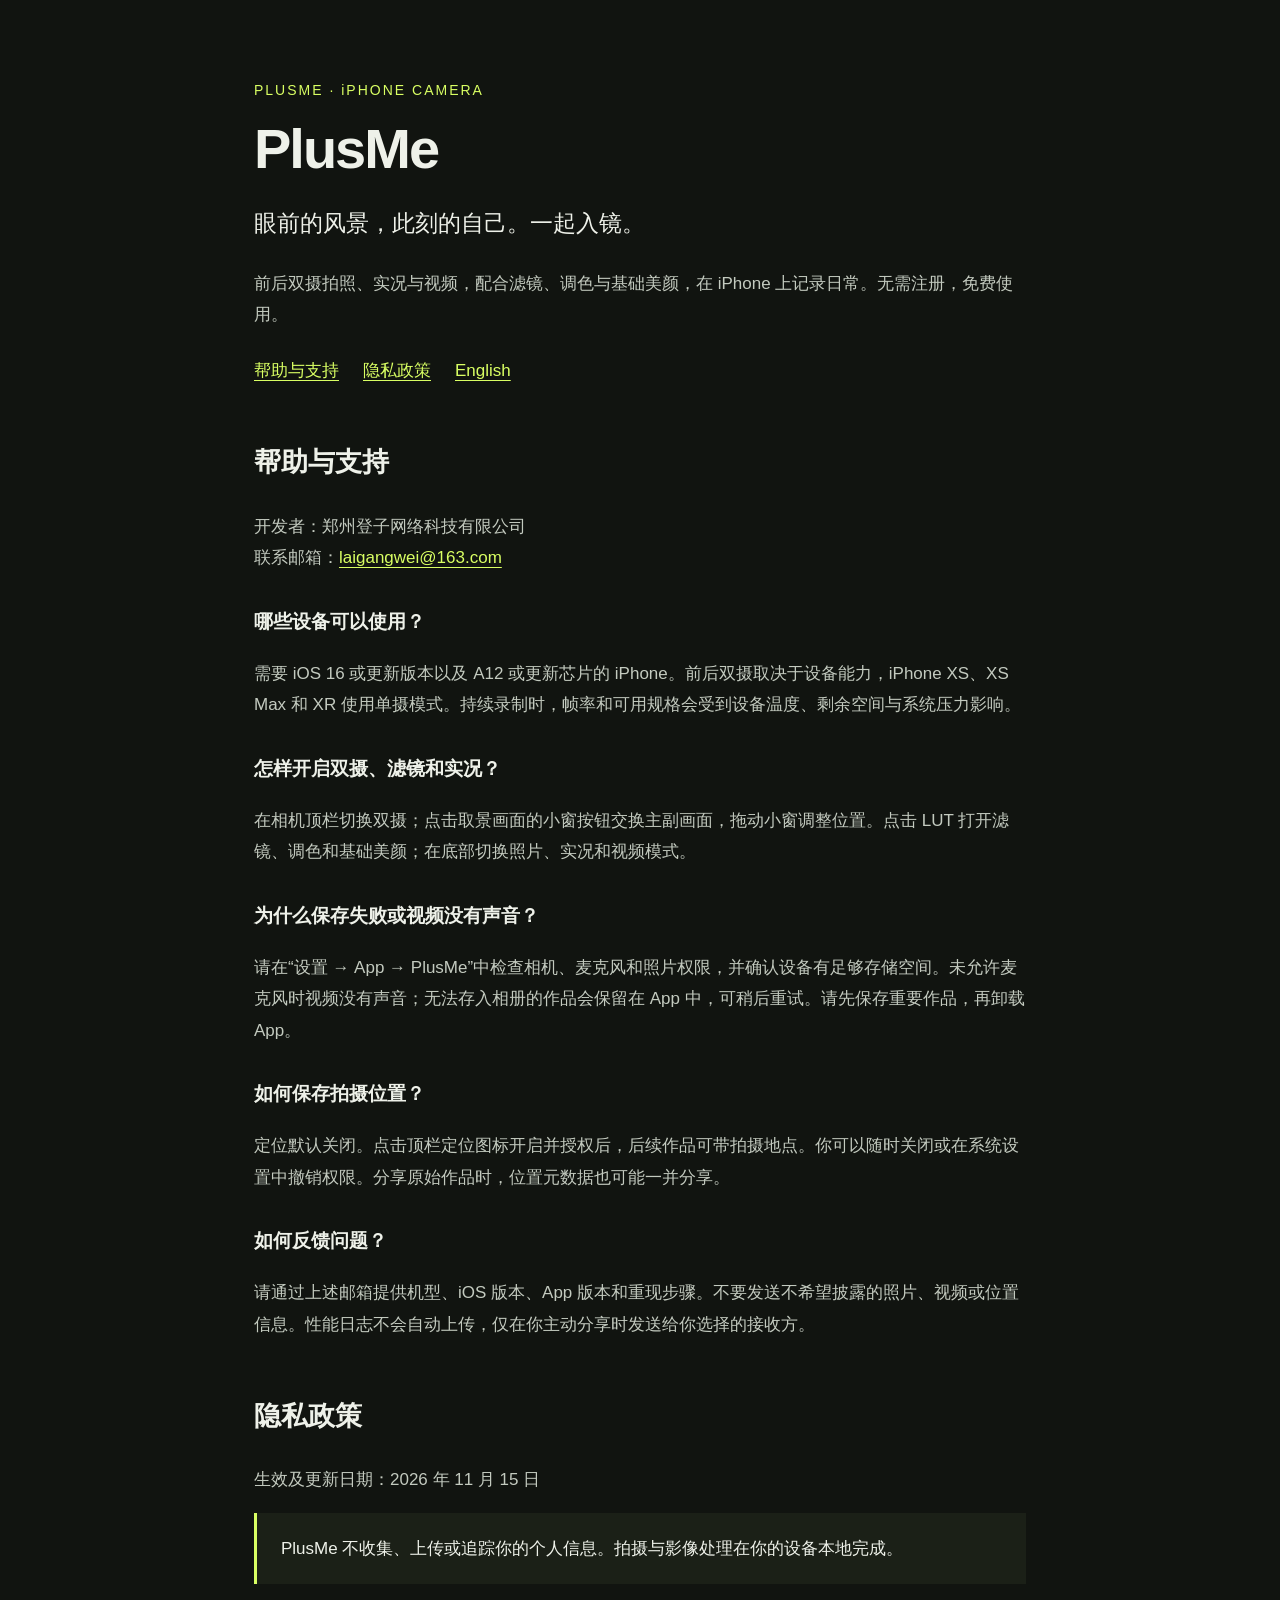
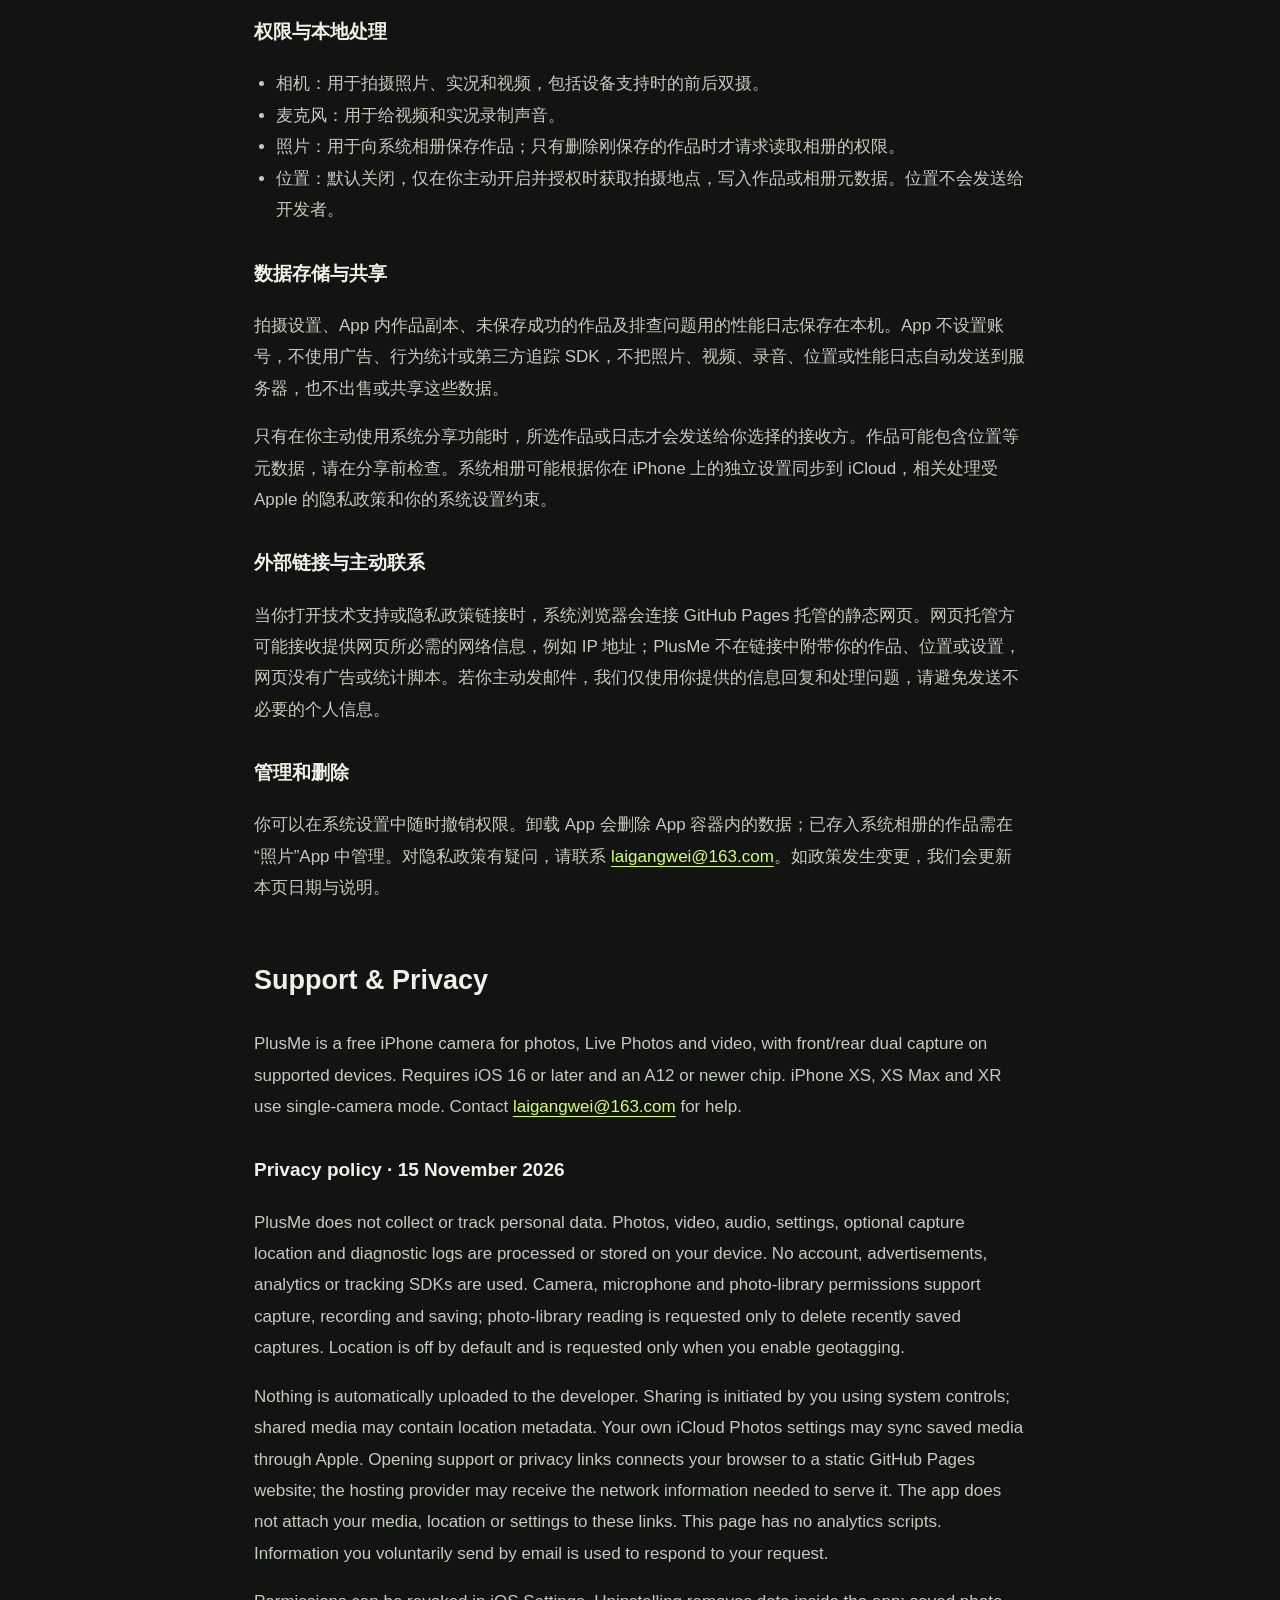
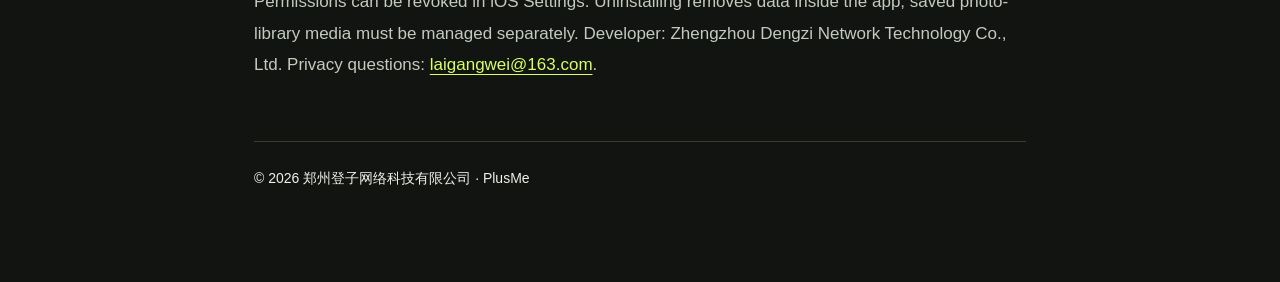
==== plusme/index.html @ 59b49989 "Add PlusMe support and privacy policy" ====
<!doctype html>
<html lang="zh-Hans"><head><meta charset="utf-8"><meta name="viewport" content="width=device-width,initial-scale=1"><title>PlusMe · 技术支持与隐私政策</title><meta name="description" content="PlusMe 双摄相机的技术支持、常见问题与隐私政策。"><style>
:root{color-scheme:dark;--accent:#d9ff63}*{box-sizing:border-box}body{margin:0;background:#111410;color:#eef1e9;font:17px/1.85 -apple-system,BlinkMacSystemFont,"PingFang SC",sans-serif}main{max-width:820px;margin:auto;padding:64px 24px 90px}a{color:var(--accent);text-underline-offset:4px}nav{display:flex;gap:24px;flex-wrap:wrap;margin:24px 0 52px}h1{font-size:56px;line-height:1.1;letter-spacing:-2px;margin:0}h2{font-size:27px;margin-top:52px}h3{font-size:19px;margin-top:30px}p,li{color:#c3cabf}ul{padding-left:22px}.tag{color:var(--accent);font-size:14px;letter-spacing:2px}.intro{font-size:23px;color:#eef1e9}.note{padding:20px 24px;border-left:3px solid var(--accent);background:#1b2017}footer{margin-top:60px;padding-top:24px;border-top:1px solid #35402e;font-size:14px}section{scroll-margin-top:24px}@media(max-width:520px){main{padding-top:40px}h1{font-size:46px}}
</style></head><body><main>
<p class="tag">PLUSME · iPHONE CAMERA</p><h1>PlusMe</h1><p class="intro">眼前的风景，此刻的自己。一起入镜。</p><p>前后双摄拍照、实况与视频，配合滤镜、调色与基础美颜，在 iPhone 上记录日常。无需注册，免费使用。</p><nav><a href="#support">帮助与支持</a><a href="#privacy">隐私政策</a><a href="#english">English</a></nav>
<section id="support"><h2>帮助与支持</h2><p>开发者：郑州登子网络科技有限公司<br>联系邮箱：<a href="mailto:laigangwei@163.com">laigangwei@163.com</a></p><h3>哪些设备可以使用？</h3><p>需要 iOS 16 或更新版本以及 A12 或更新芯片的 iPhone。前后双摄取决于设备能力，iPhone XS、XS Max 和 XR 使用单摄模式。持续录制时，帧率和可用规格会受到设备温度、剩余空间与系统压力影响。</p><h3>怎样开启双摄、滤镜和实况？</h3><p>在相机顶栏切换双摄；点击取景画面的小窗按钮交换主副画面，拖动小窗调整位置。点击 LUT 打开滤镜、调色和基础美颜；在底部切换照片、实况和视频模式。</p><h3>为什么保存失败或视频没有声音？</h3><p>请在“设置 → App → PlusMe”中检查相机、麦克风和照片权限，并确认设备有足够存储空间。未允许麦克风时视频没有声音；无法存入相册的作品会保留在 App 中，可稍后重试。请先保存重要作品，再卸载 App。</p><h3>如何保存拍摄位置？</h3><p>定位默认关闭。点击顶栏定位图标开启并授权后，后续作品可带拍摄地点。你可以随时关闭或在系统设置中撤销权限。分享原始作品时，位置元数据也可能一并分享。</p><h3>如何反馈问题？</h3><p>请通过上述邮箱提供机型、iOS 版本、App 版本和重现步骤。不要发送不希望披露的照片、视频或位置信息。性能日志不会自动上传，仅在你主动分享时发送给你选择的接收方。</p></section>
<section id="privacy"><h2>隐私政策</h2><p>生效及更新日期：2026 年 11 月 15 日</p><div class="note">PlusMe 不收集、上传或追踪你的个人信息。拍摄与影像处理在你的设备本地完成。</div><h3>权限与本地处理</h3><ul><li>相机：用于拍摄照片、实况和视频，包括设备支持时的前后双摄。</li><li>麦克风：用于给视频和实况录制声音。</li><li>照片：用于向系统相册保存作品；只有删除刚保存的作品时才请求读取相册的权限。</li><li>位置：默认关闭，仅在你主动开启并授权时获取拍摄地点，写入作品或相册元数据。位置不会发送给开发者。</li></ul><h3>数据存储与共享</h3><p>拍摄设置、App 内作品副本、未保存成功的作品及排查问题用的性能日志保存在本机。App 不设置账号，不使用广告、行为统计或第三方追踪 SDK，不把照片、视频、录音、位置或性能日志自动发送到服务器，也不出售或共享这些数据。</p><p>只有在你主动使用系统分享功能时，所选作品或日志才会发送给你选择的接收方。作品可能包含位置等元数据，请在分享前检查。系统相册可能根据你在 iPhone 上的独立设置同步到 iCloud，相关处理受 Apple 的隐私政策和你的系统设置约束。</p><h3>外部链接与主动联系</h3><p>当你打开技术支持或隐私政策链接时，系统浏览器会连接 GitHub Pages 托管的静态网页。网页托管方可能接收提供网页所必需的网络信息，例如 IP 地址；PlusMe 不在链接中附带你的作品、位置或设置，网页没有广告或统计脚本。若你主动发邮件，我们仅使用你提供的信息回复和处理问题，请避免发送不必要的个人信息。</p><h3>管理和删除</h3><p>你可以在系统设置中随时撤销权限。卸载 App 会删除 App 容器内的数据；已存入系统相册的作品需在“照片”App 中管理。对隐私政策有疑问，请联系 <a href="mailto:laigangwei@163.com">laigangwei@163.com</a>。如政策发生变更，我们会更新本页日期与说明。</p></section>
<section id="english" lang="en"><h2>Support & Privacy</h2><p>PlusMe is a free iPhone camera for photos, Live Photos and video, with front/rear dual capture on supported devices. Requires iOS 16 or later and an A12 or newer chip. iPhone XS, XS Max and XR use single-camera mode. Contact <a href="mailto:laigangwei@163.com">laigangwei@163.com</a> for help.</p><h3>Privacy policy · 15 November 2026</h3><p>PlusMe does not collect or track personal data. Photos, video, audio, settings, optional capture location and diagnostic logs are processed or stored on your device. No account, advertisements, analytics or tracking SDKs are used. Camera, microphone and photo-library permissions support capture, recording and saving; photo-library reading is requested only to delete recently saved captures. Location is off by default and is requested only when you enable geotagging.</p><p>Nothing is automatically uploaded to the developer. Sharing is initiated by you using system controls; shared media may contain location metadata. Your own iCloud Photos settings may sync saved media through Apple. Opening support or privacy links connects your browser to a static GitHub Pages website; the hosting provider may receive the network information needed to serve it. The app does not attach your media, location or settings to these links. This page has no analytics scripts. Information you voluntarily send by email is used to respond to your request.</p><p>Permissions can be revoked in iOS Settings. Uninstalling removes data inside the app; saved photo-library media must be managed separately. Developer: Zhengzhou Dengzi Network Technology Co., Ltd. Privacy questions: <a href="mailto:laigangwei@163.com">laigangwei@163.com</a>.</p></section><footer>© 2026 郑州登子网络科技有限公司 · PlusMe</footer>
</main></body></html>
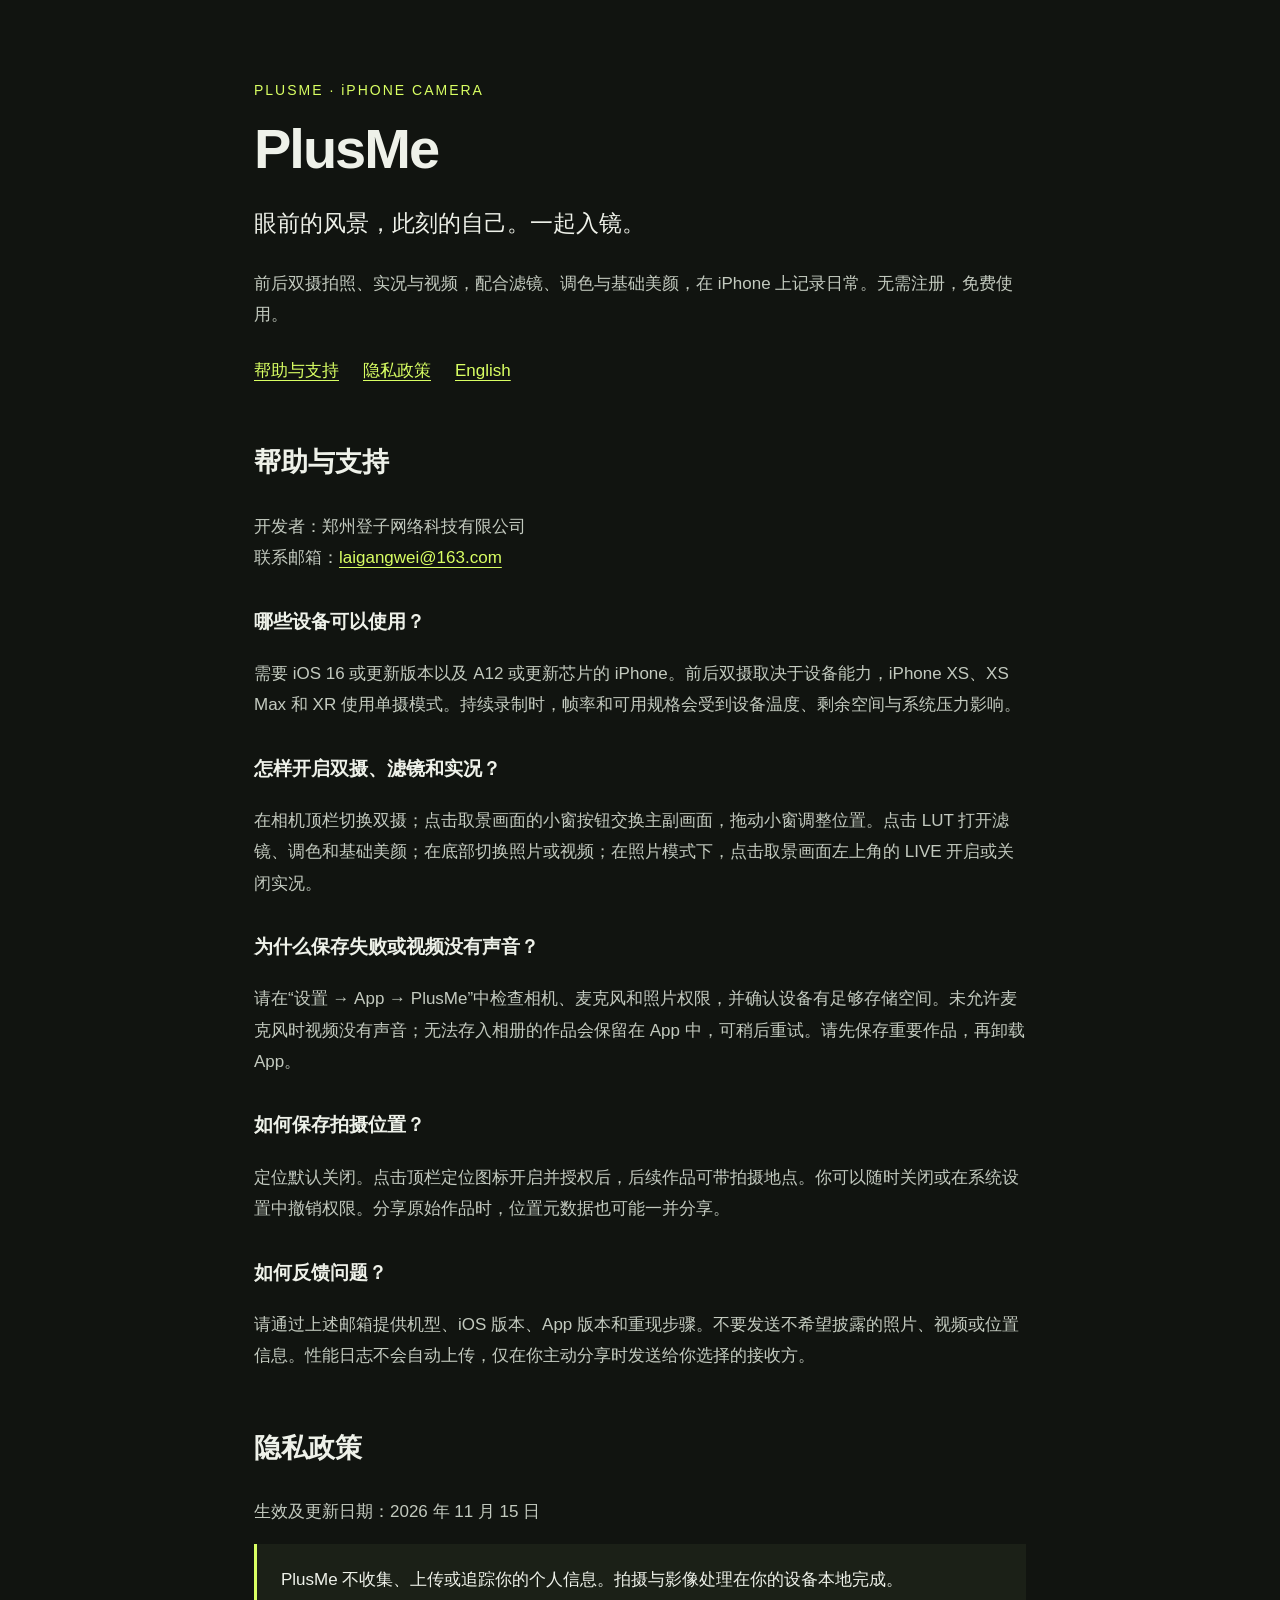
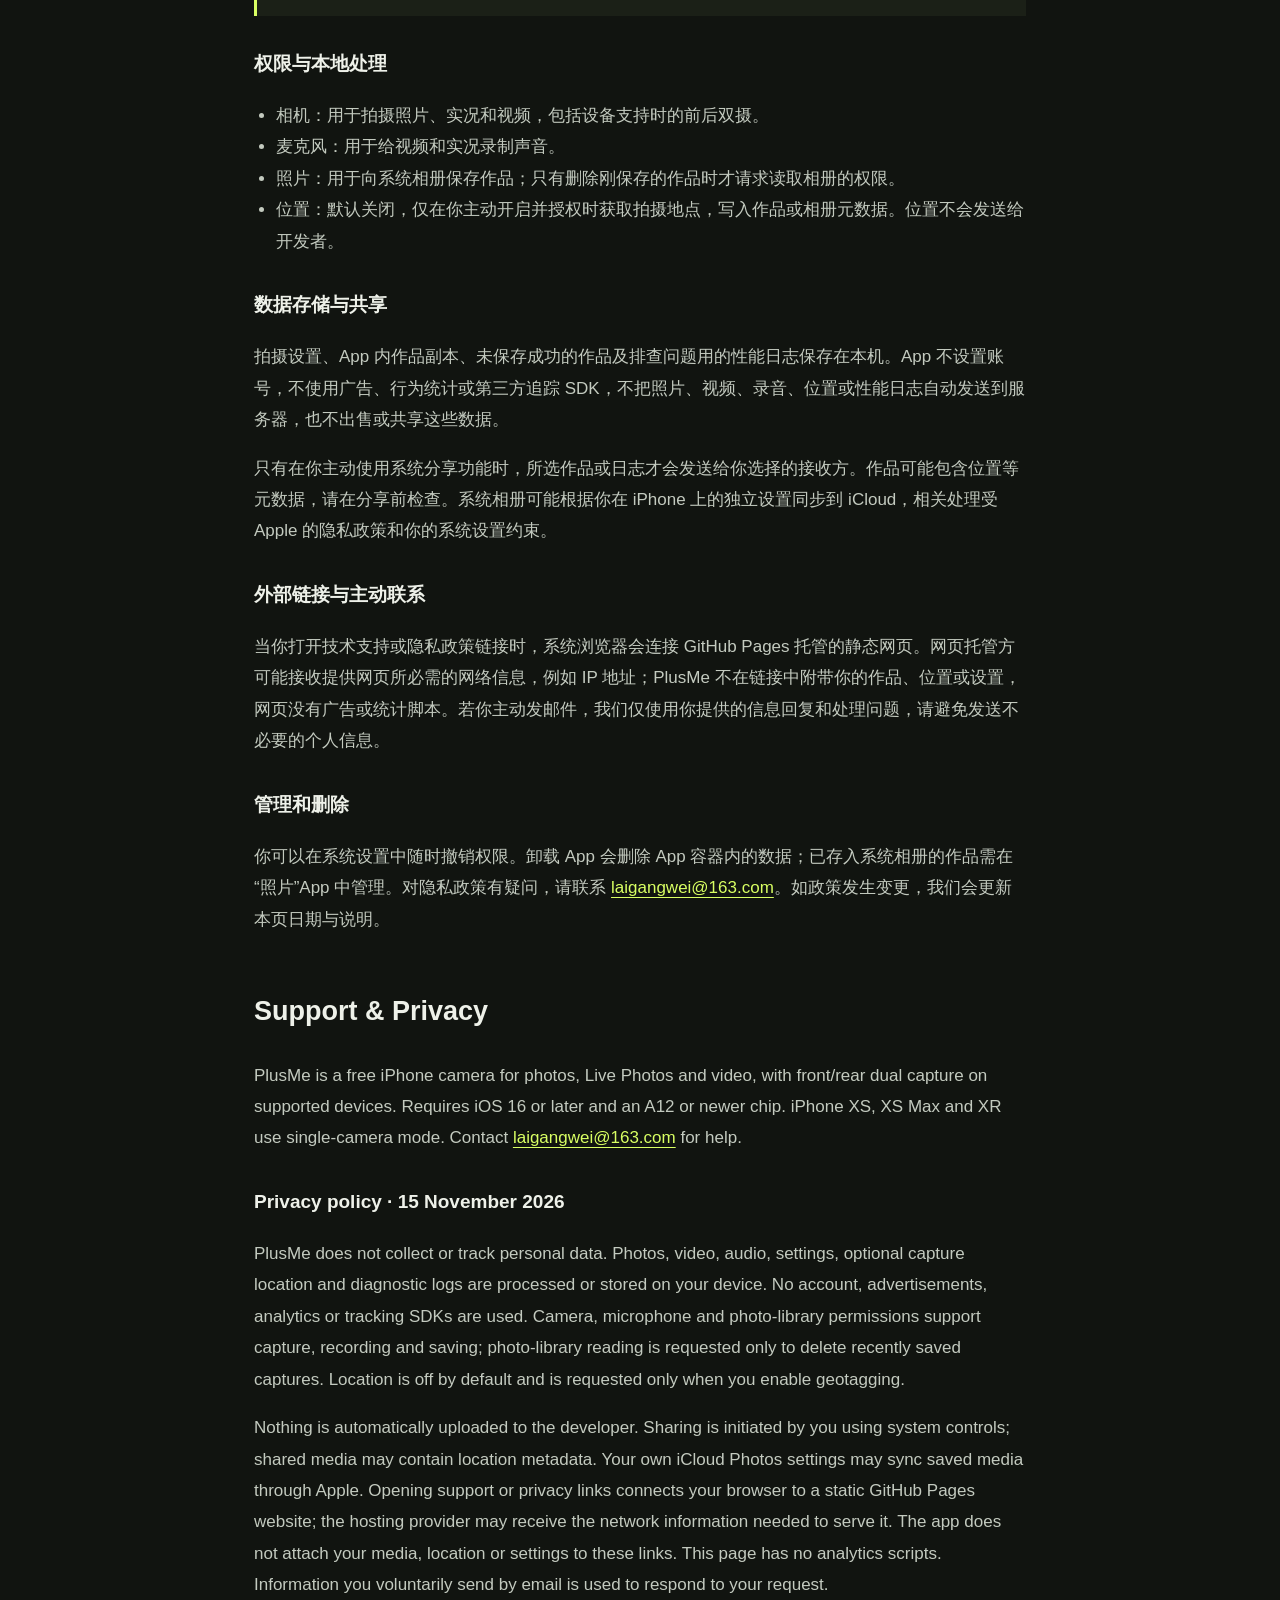
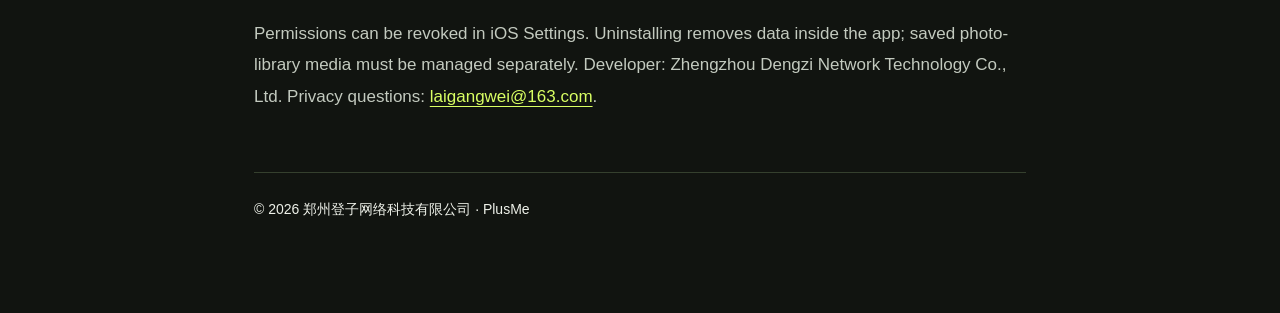
==== commit 3e77c4fe: "Clarify how to enable Live Photos in PlusMe" ====
--- a/plusme/index.html
+++ b/plusme/index.html
@@ -3,7 +3,7 @@
 :root{color-scheme:dark;--accent:#d9ff63}*{box-sizing:border-box}body{margin:0;background:#111410;color:#eef1e9;font:17px/1.85 -apple-system,BlinkMacSystemFont,"PingFang SC",sans-serif}main{max-width:820px;margin:auto;padding:64px 24px 90px}a{color:var(--accent);text-underline-offset:4px}nav{display:flex;gap:24px;flex-wrap:wrap;margin:24px 0 52px}h1{font-size:56px;line-height:1.1;letter-spacing:-2px;margin:0}h2{font-size:27px;margin-top:52px}h3{font-size:19px;margin-top:30px}p,li{color:#c3cabf}ul{padding-left:22px}.tag{color:var(--accent);font-size:14px;letter-spacing:2px}.intro{font-size:23px;color:#eef1e9}.note{padding:20px 24px;border-left:3px solid var(--accent);background:#1b2017}footer{margin-top:60px;padding-top:24px;border-top:1px solid #35402e;font-size:14px}section{scroll-margin-top:24px}@media(max-width:520px){main{padding-top:40px}h1{font-size:46px}}
 </style></head><body><main>
 <p class="tag">PLUSME · iPHONE CAMERA</p><h1>PlusMe</h1><p class="intro">眼前的风景，此刻的自己。一起入镜。</p><p>前后双摄拍照、实况与视频，配合滤镜、调色与基础美颜，在 iPhone 上记录日常。无需注册，免费使用。</p><nav><a href="#support">帮助与支持</a><a href="#privacy">隐私政策</a><a href="#english">English</a></nav>
-<section id="support"><h2>帮助与支持</h2><p>开发者：郑州登子网络科技有限公司<br>联系邮箱：<a href="mailto:laigangwei@163.com">laigangwei@163.com</a></p><h3>哪些设备可以使用？</h3><p>需要 iOS 16 或更新版本以及 A12 或更新芯片的 iPhone。前后双摄取决于设备能力，iPhone XS、XS Max 和 XR 使用单摄模式。持续录制时，帧率和可用规格会受到设备温度、剩余空间与系统压力影响。</p><h3>怎样开启双摄、滤镜和实况？</h3><p>在相机顶栏切换双摄；点击取景画面的小窗按钮交换主副画面，拖动小窗调整位置。点击 LUT 打开滤镜、调色和基础美颜；在底部切换照片、实况和视频模式。</p><h3>为什么保存失败或视频没有声音？</h3><p>请在“设置 → App → PlusMe”中检查相机、麦克风和照片权限，并确认设备有足够存储空间。未允许麦克风时视频没有声音；无法存入相册的作品会保留在 App 中，可稍后重试。请先保存重要作品，再卸载 App。</p><h3>如何保存拍摄位置？</h3><p>定位默认关闭。点击顶栏定位图标开启并授权后，后续作品可带拍摄地点。你可以随时关闭或在系统设置中撤销权限。分享原始作品时，位置元数据也可能一并分享。</p><h3>如何反馈问题？</h3><p>请通过上述邮箱提供机型、iOS 版本、App 版本和重现步骤。不要发送不希望披露的照片、视频或位置信息。性能日志不会自动上传，仅在你主动分享时发送给你选择的接收方。</p></section>
+<section id="support"><h2>帮助与支持</h2><p>开发者：郑州登子网络科技有限公司<br>联系邮箱：<a href="mailto:laigangwei@163.com">laigangwei@163.com</a></p><h3>哪些设备可以使用？</h3><p>需要 iOS 16 或更新版本以及 A12 或更新芯片的 iPhone。前后双摄取决于设备能力，iPhone XS、XS Max 和 XR 使用单摄模式。持续录制时，帧率和可用规格会受到设备温度、剩余空间与系统压力影响。</p><h3>怎样开启双摄、滤镜和实况？</h3><p>在相机顶栏切换双摄；点击取景画面的小窗按钮交换主副画面，拖动小窗调整位置。点击 LUT 打开滤镜、调色和基础美颜；在底部切换照片或视频；在照片模式下，点击取景画面左上角的 LIVE 开启或关闭实况。</p><h3>为什么保存失败或视频没有声音？</h3><p>请在“设置 → App → PlusMe”中检查相机、麦克风和照片权限，并确认设备有足够存储空间。未允许麦克风时视频没有声音；无法存入相册的作品会保留在 App 中，可稍后重试。请先保存重要作品，再卸载 App。</p><h3>如何保存拍摄位置？</h3><p>定位默认关闭。点击顶栏定位图标开启并授权后，后续作品可带拍摄地点。你可以随时关闭或在系统设置中撤销权限。分享原始作品时，位置元数据也可能一并分享。</p><h3>如何反馈问题？</h3><p>请通过上述邮箱提供机型、iOS 版本、App 版本和重现步骤。不要发送不希望披露的照片、视频或位置信息。性能日志不会自动上传，仅在你主动分享时发送给你选择的接收方。</p></section>
 <section id="privacy"><h2>隐私政策</h2><p>生效及更新日期：2026 年 11 月 15 日</p><div class="note">PlusMe 不收集、上传或追踪你的个人信息。拍摄与影像处理在你的设备本地完成。</div><h3>权限与本地处理</h3><ul><li>相机：用于拍摄照片、实况和视频，包括设备支持时的前后双摄。</li><li>麦克风：用于给视频和实况录制声音。</li><li>照片：用于向系统相册保存作品；只有删除刚保存的作品时才请求读取相册的权限。</li><li>位置：默认关闭，仅在你主动开启并授权时获取拍摄地点，写入作品或相册元数据。位置不会发送给开发者。</li></ul><h3>数据存储与共享</h3><p>拍摄设置、App 内作品副本、未保存成功的作品及排查问题用的性能日志保存在本机。App 不设置账号，不使用广告、行为统计或第三方追踪 SDK，不把照片、视频、录音、位置或性能日志自动发送到服务器，也不出售或共享这些数据。</p><p>只有在你主动使用系统分享功能时，所选作品或日志才会发送给你选择的接收方。作品可能包含位置等元数据，请在分享前检查。系统相册可能根据你在 iPhone 上的独立设置同步到 iCloud，相关处理受 Apple 的隐私政策和你的系统设置约束。</p><h3>外部链接与主动联系</h3><p>当你打开技术支持或隐私政策链接时，系统浏览器会连接 GitHub Pages 托管的静态网页。网页托管方可能接收提供网页所必需的网络信息，例如 IP 地址；PlusMe 不在链接中附带你的作品、位置或设置，网页没有广告或统计脚本。若你主动发邮件，我们仅使用你提供的信息回复和处理问题，请避免发送不必要的个人信息。</p><h3>管理和删除</h3><p>你可以在系统设置中随时撤销权限。卸载 App 会删除 App 容器内的数据；已存入系统相册的作品需在“照片”App 中管理。对隐私政策有疑问，请联系 <a href="mailto:laigangwei@163.com">laigangwei@163.com</a>。如政策发生变更，我们会更新本页日期与说明。</p></section>
 <section id="english" lang="en"><h2>Support & Privacy</h2><p>PlusMe is a free iPhone camera for photos, Live Photos and video, with front/rear dual capture on supported devices. Requires iOS 16 or later and an A12 or newer chip. iPhone XS, XS Max and XR use single-camera mode. Contact <a href="mailto:laigangwei@163.com">laigangwei@163.com</a> for help.</p><h3>Privacy policy · 15 November 2026</h3><p>PlusMe does not collect or track personal data. Photos, video, audio, settings, optional capture location and diagnostic logs are processed or stored on your device. No account, advertisements, analytics or tracking SDKs are used. Camera, microphone and photo-library permissions support capture, recording and saving; photo-library reading is requested only to delete recently saved captures. Location is off by default and is requested only when you enable geotagging.</p><p>Nothing is automatically uploaded to the developer. Sharing is initiated by you using system controls; shared media may contain location metadata. Your own iCloud Photos settings may sync saved media through Apple. Opening support or privacy links connects your browser to a static GitHub Pages website; the hosting provider may receive the network information needed to serve it. The app does not attach your media, location or settings to these links. This page has no analytics scripts. Information you voluntarily send by email is used to respond to your request.</p><p>Permissions can be revoked in iOS Settings. Uninstalling removes data inside the app; saved photo-library media must be managed separately. Developer: Zhengzhou Dengzi Network Technology Co., Ltd. Privacy questions: <a href="mailto:laigangwei@163.com">laigangwei@163.com</a>.</p></section><footer>© 2026 郑州登子网络科技有限公司 · PlusMe</footer>
 </main></body></html>
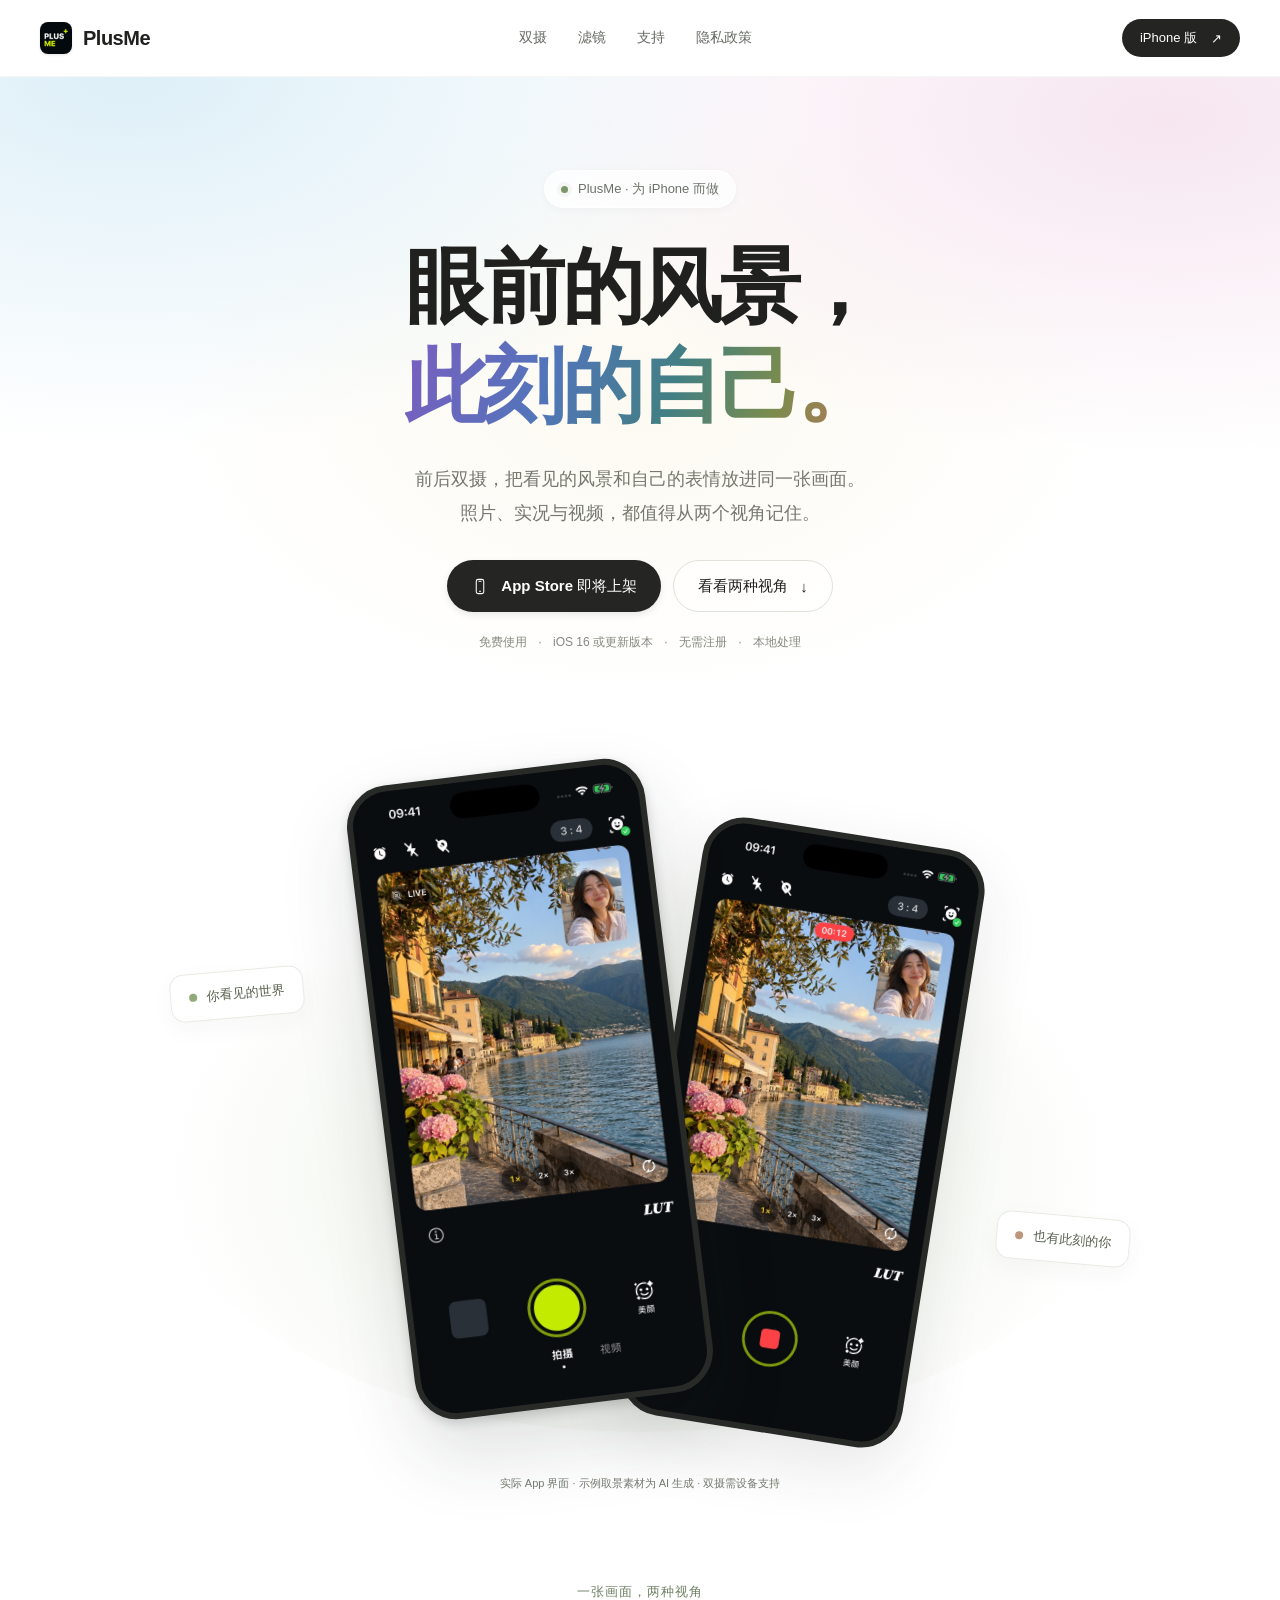
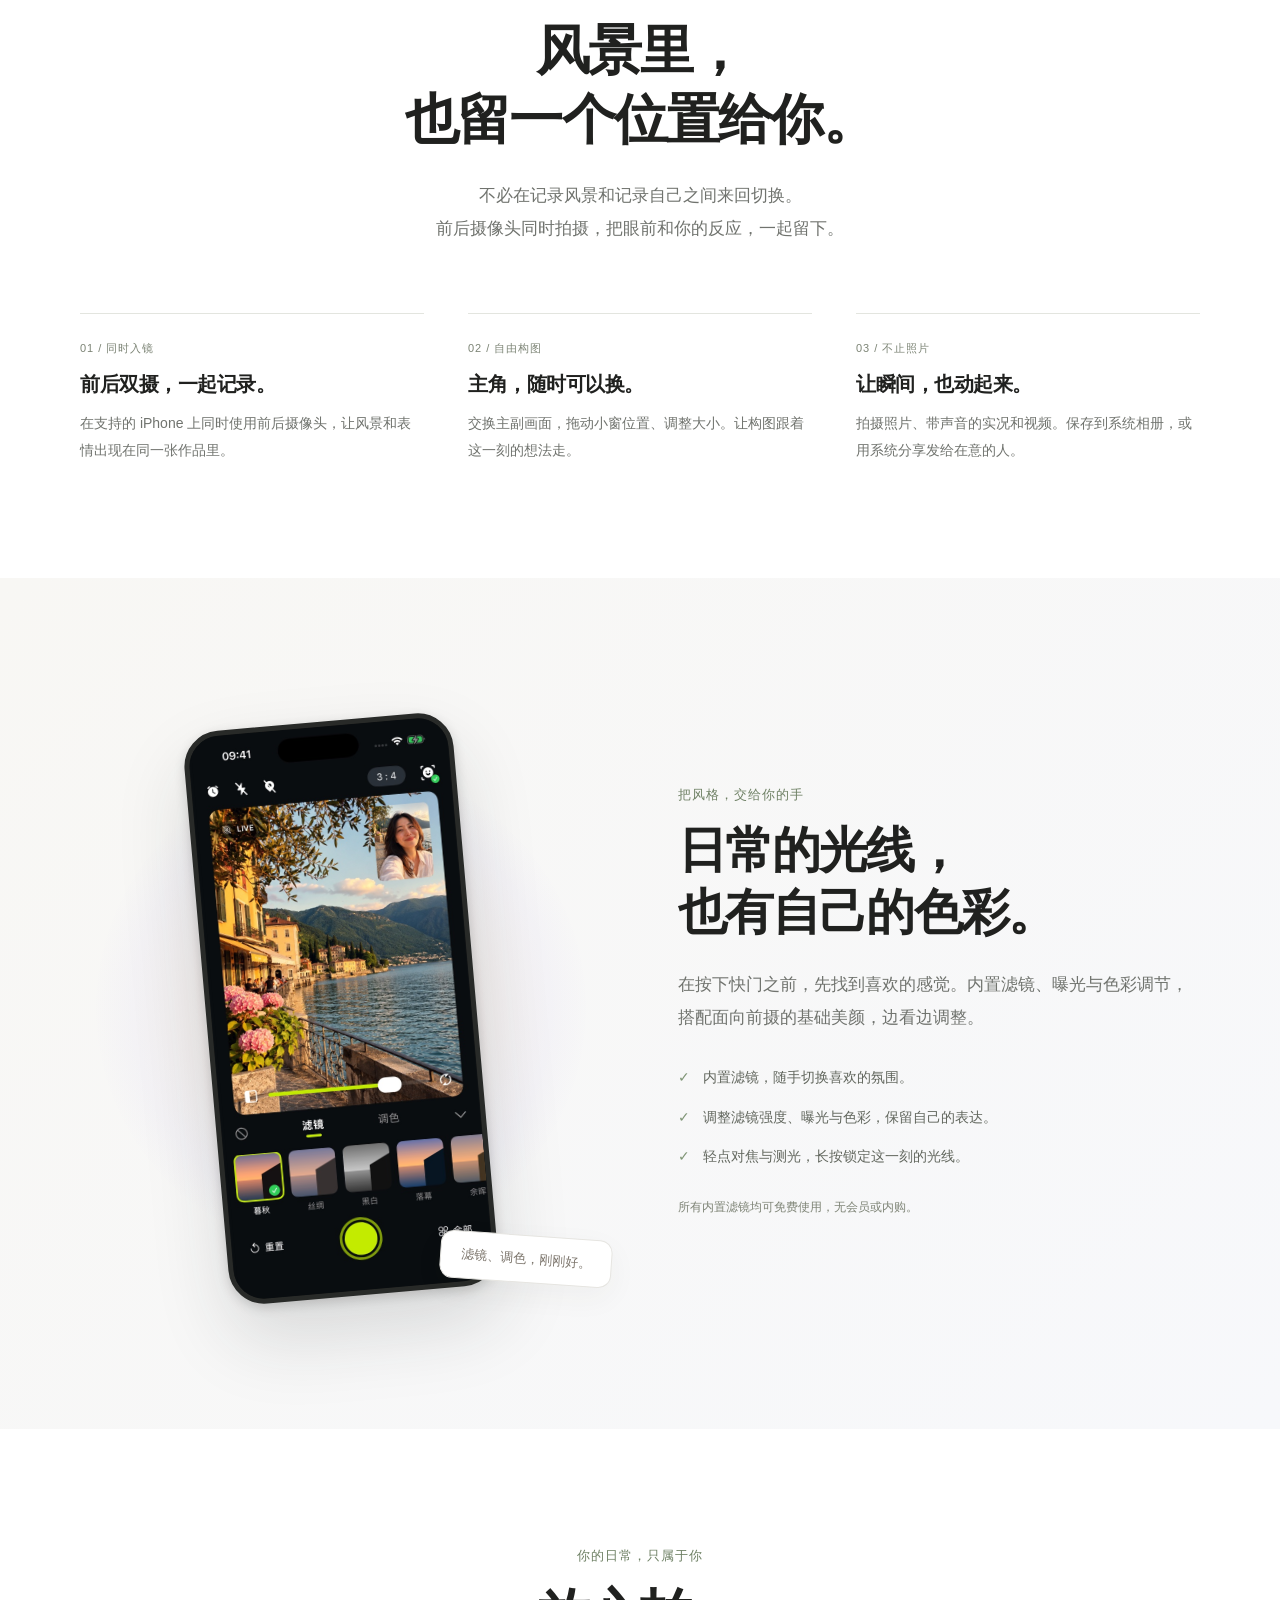
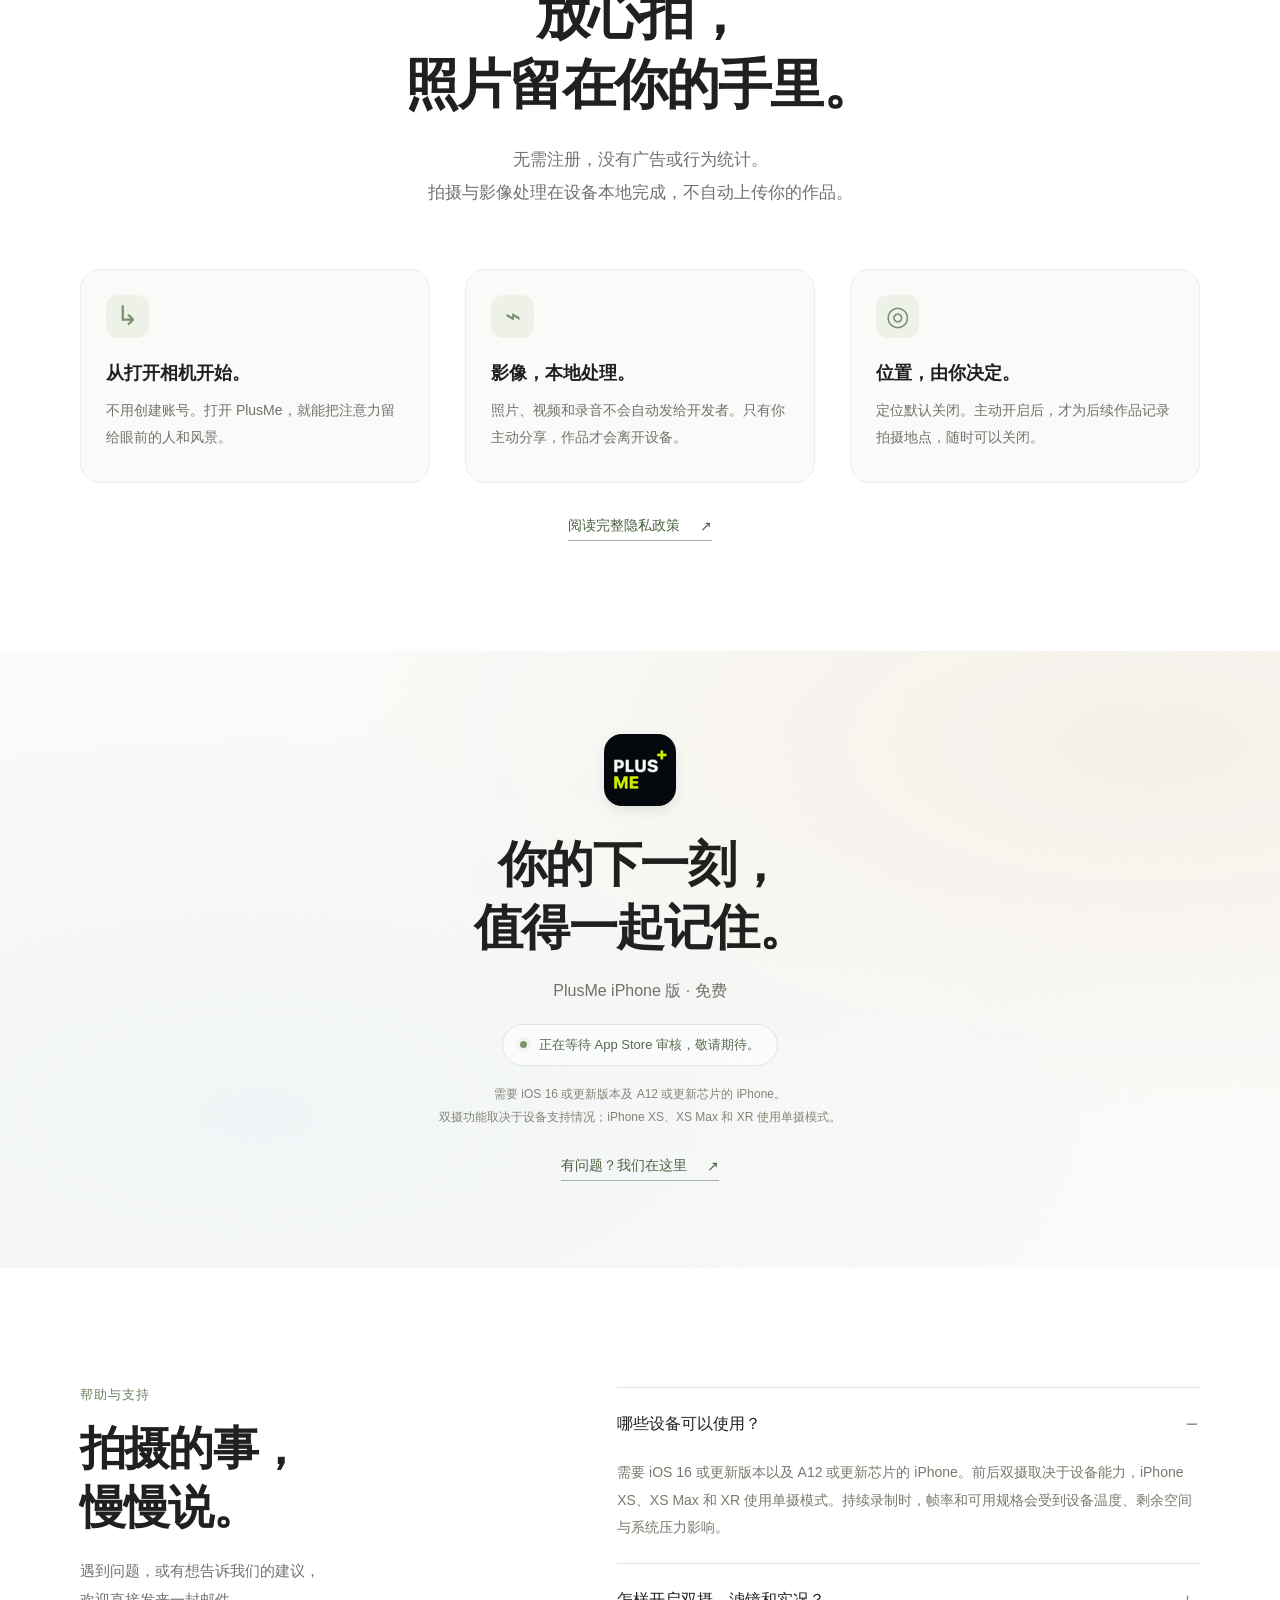
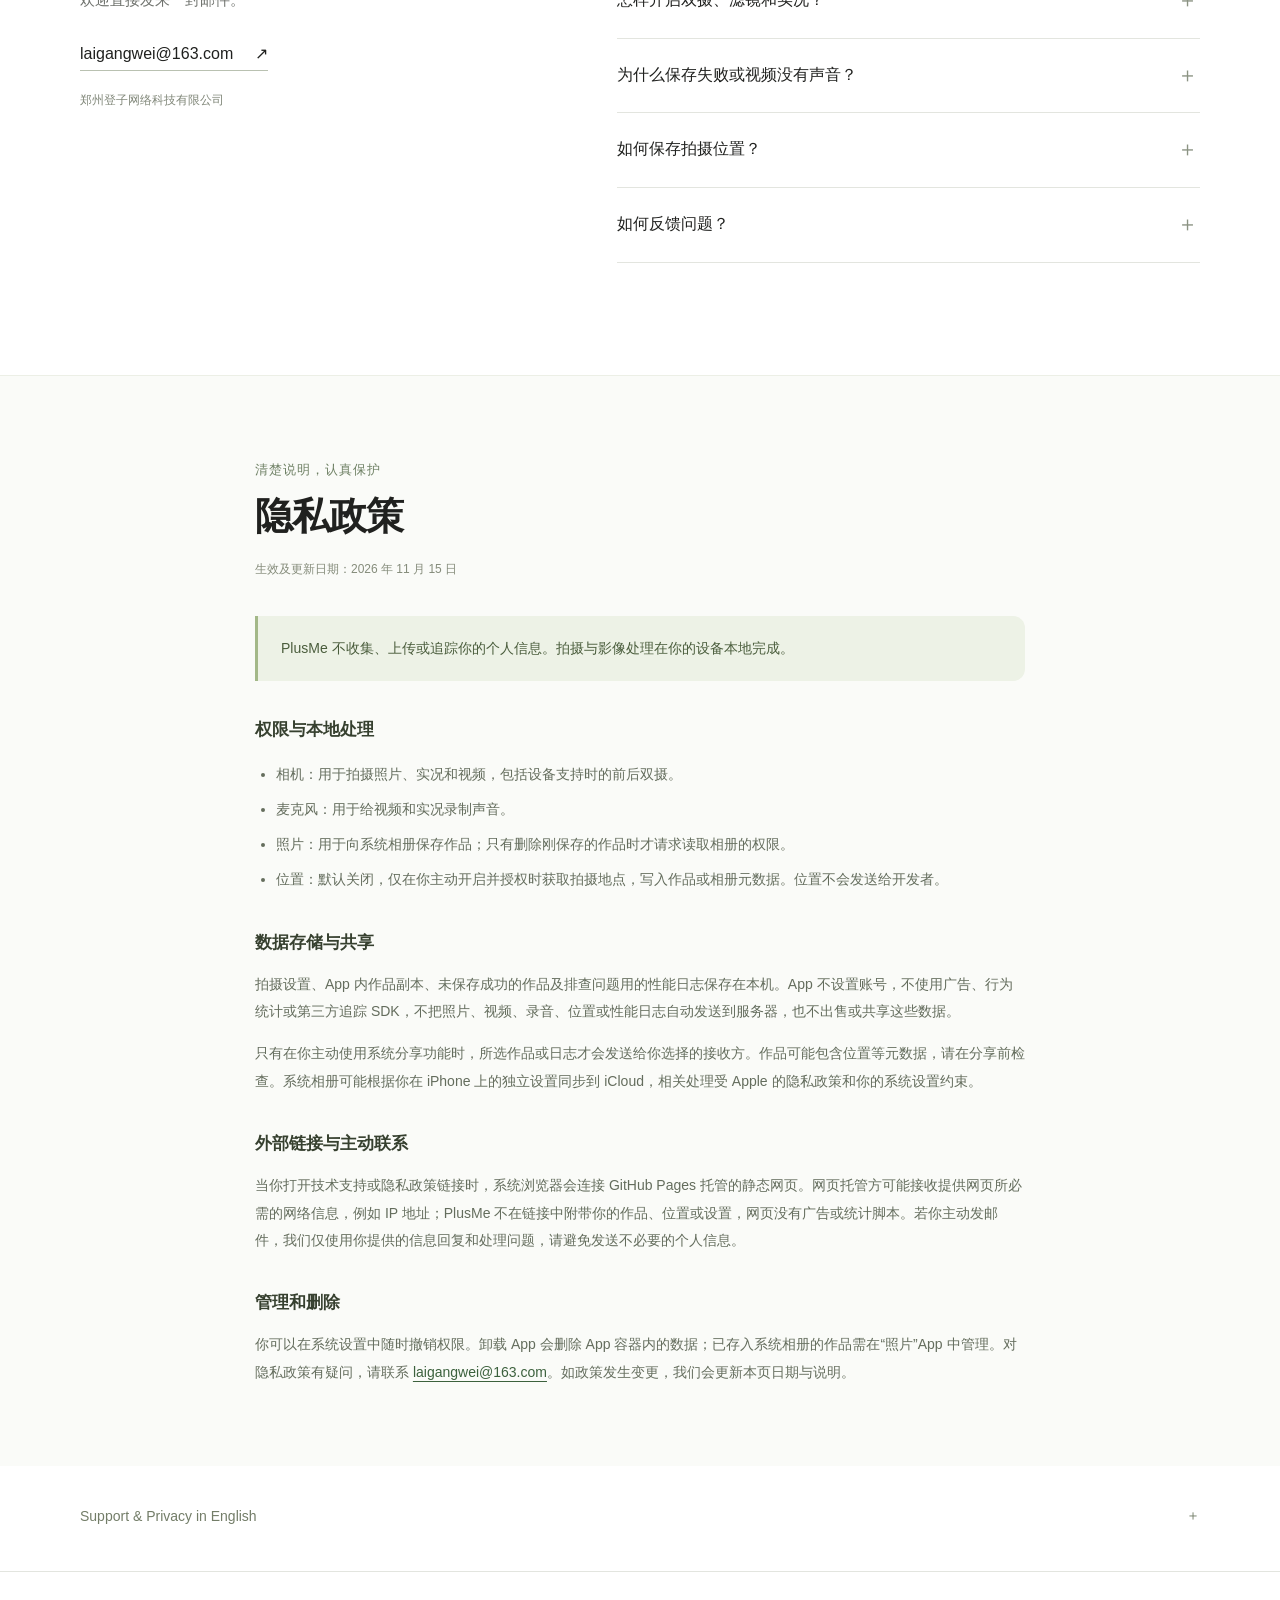
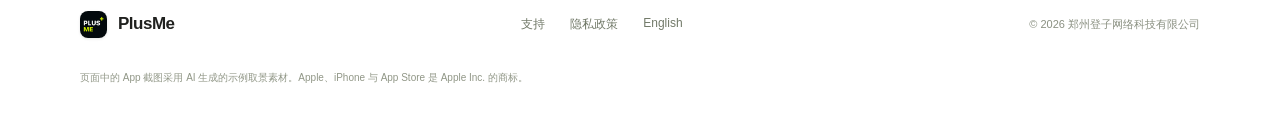
==== commit 8db11d89: "调整 PlusMe 官网为浅色渐变风格并完善产品展示" ====
--- a/plusme/index.html
+++ b/plusme/index.html
@@ -1,9 +1,84 @@
 <!doctype html>
-<html lang="zh-Hans"><head><meta charset="utf-8"><meta name="viewport" content="width=device-width,initial-scale=1"><title>PlusMe · 技术支持与隐私政策</title><meta name="description" content="PlusMe 双摄相机的技术支持、常见问题与隐私政策。"><style>
-:root{color-scheme:dark;--accent:#d9ff63}*{box-sizing:border-box}body{margin:0;background:#111410;color:#eef1e9;font:17px/1.85 -apple-system,BlinkMacSystemFont,"PingFang SC",sans-serif}main{max-width:820px;margin:auto;padding:64px 24px 90px}a{color:var(--accent);text-underline-offset:4px}nav{display:flex;gap:24px;flex-wrap:wrap;margin:24px 0 52px}h1{font-size:56px;line-height:1.1;letter-spacing:-2px;margin:0}h2{font-size:27px;margin-top:52px}h3{font-size:19px;margin-top:30px}p,li{color:#c3cabf}ul{padding-left:22px}.tag{color:var(--accent);font-size:14px;letter-spacing:2px}.intro{font-size:23px;color:#eef1e9}.note{padding:20px 24px;border-left:3px solid var(--accent);background:#1b2017}footer{margin-top:60px;padding-top:24px;border-top:1px solid #35402e;font-size:14px}section{scroll-margin-top:24px}@media(max-width:520px){main{padding-top:40px}h1{font-size:46px}}
-</style></head><body><main>
-<p class="tag">PLUSME · iPHONE CAMERA</p><h1>PlusMe</h1><p class="intro">眼前的风景，此刻的自己。一起入镜。</p><p>前后双摄拍照、实况与视频，配合滤镜、调色与基础美颜，在 iPhone 上记录日常。无需注册，免费使用。</p><nav><a href="#support">帮助与支持</a><a href="#privacy">隐私政策</a><a href="#english">English</a></nav>
-<section id="support"><h2>帮助与支持</h2><p>开发者：郑州登子网络科技有限公司<br>联系邮箱：<a href="mailto:laigangwei@163.com">laigangwei@163.com</a></p><h3>哪些设备可以使用？</h3><p>需要 iOS 16 或更新版本以及 A12 或更新芯片的 iPhone。前后双摄取决于设备能力，iPhone XS、XS Max 和 XR 使用单摄模式。持续录制时，帧率和可用规格会受到设备温度、剩余空间与系统压力影响。</p><h3>怎样开启双摄、滤镜和实况？</h3><p>在相机顶栏切换双摄；点击取景画面的小窗按钮交换主副画面，拖动小窗调整位置。点击 LUT 打开滤镜、调色和基础美颜；在底部切换照片或视频；在照片模式下，点击取景画面左上角的 LIVE 开启或关闭实况。</p><h3>为什么保存失败或视频没有声音？</h3><p>请在“设置 → App → PlusMe”中检查相机、麦克风和照片权限，并确认设备有足够存储空间。未允许麦克风时视频没有声音；无法存入相册的作品会保留在 App 中，可稍后重试。请先保存重要作品，再卸载 App。</p><h3>如何保存拍摄位置？</h3><p>定位默认关闭。点击顶栏定位图标开启并授权后，后续作品可带拍摄地点。你可以随时关闭或在系统设置中撤销权限。分享原始作品时，位置元数据也可能一并分享。</p><h3>如何反馈问题？</h3><p>请通过上述邮箱提供机型、iOS 版本、App 版本和重现步骤。不要发送不希望披露的照片、视频或位置信息。性能日志不会自动上传，仅在你主动分享时发送给你选择的接收方。</p></section>
-<section id="privacy"><h2>隐私政策</h2><p>生效及更新日期：2026 年 11 月 15 日</p><div class="note">PlusMe 不收集、上传或追踪你的个人信息。拍摄与影像处理在你的设备本地完成。</div><h3>权限与本地处理</h3><ul><li>相机：用于拍摄照片、实况和视频，包括设备支持时的前后双摄。</li><li>麦克风：用于给视频和实况录制声音。</li><li>照片：用于向系统相册保存作品；只有删除刚保存的作品时才请求读取相册的权限。</li><li>位置：默认关闭，仅在你主动开启并授权时获取拍摄地点，写入作品或相册元数据。位置不会发送给开发者。</li></ul><h3>数据存储与共享</h3><p>拍摄设置、App 内作品副本、未保存成功的作品及排查问题用的性能日志保存在本机。App 不设置账号，不使用广告、行为统计或第三方追踪 SDK，不把照片、视频、录音、位置或性能日志自动发送到服务器，也不出售或共享这些数据。</p><p>只有在你主动使用系统分享功能时，所选作品或日志才会发送给你选择的接收方。作品可能包含位置等元数据，请在分享前检查。系统相册可能根据你在 iPhone 上的独立设置同步到 iCloud，相关处理受 Apple 的隐私政策和你的系统设置约束。</p><h3>外部链接与主动联系</h3><p>当你打开技术支持或隐私政策链接时，系统浏览器会连接 GitHub Pages 托管的静态网页。网页托管方可能接收提供网页所必需的网络信息，例如 IP 地址；PlusMe 不在链接中附带你的作品、位置或设置，网页没有广告或统计脚本。若你主动发邮件，我们仅使用你提供的信息回复和处理问题，请避免发送不必要的个人信息。</p><h3>管理和删除</h3><p>你可以在系统设置中随时撤销权限。卸载 App 会删除 App 容器内的数据；已存入系统相册的作品需在“照片”App 中管理。对隐私政策有疑问，请联系 <a href="mailto:laigangwei@163.com">laigangwei@163.com</a>。如政策发生变更，我们会更新本页日期与说明。</p></section>
-<section id="english" lang="en"><h2>Support & Privacy</h2><p>PlusMe is a free iPhone camera for photos, Live Photos and video, with front/rear dual capture on supported devices. Requires iOS 16 or later and an A12 or newer chip. iPhone XS, XS Max and XR use single-camera mode. Contact <a href="mailto:laigangwei@163.com">laigangwei@163.com</a> for help.</p><h3>Privacy policy · 15 November 2026</h3><p>PlusMe does not collect or track personal data. Photos, video, audio, settings, optional capture location and diagnostic logs are processed or stored on your device. No account, advertisements, analytics or tracking SDKs are used. Camera, microphone and photo-library permissions support capture, recording and saving; photo-library reading is requested only to delete recently saved captures. Location is off by default and is requested only when you enable geotagging.</p><p>Nothing is automatically uploaded to the developer. Sharing is initiated by you using system controls; shared media may contain location metadata. Your own iCloud Photos settings may sync saved media through Apple. Opening support or privacy links connects your browser to a static GitHub Pages website; the hosting provider may receive the network information needed to serve it. The app does not attach your media, location or settings to these links. This page has no analytics scripts. Information you voluntarily send by email is used to respond to your request.</p><p>Permissions can be revoked in iOS Settings. Uninstalling removes data inside the app; saved photo-library media must be managed separately. Developer: Zhengzhou Dengzi Network Technology Co., Ltd. Privacy questions: <a href="mailto:laigangwei@163.com">laigangwei@163.com</a>.</p></section><footer>© 2026 郑州登子网络科技有限公司 · PlusMe</footer>
-</main></body></html>
+<html lang="zh-Hans">
+<head>
+  <meta charset="utf-8">
+  <meta name="viewport" content="width=device-width, initial-scale=1">
+  <meta name="theme-color" content="#fafaf7">
+  <meta name="description" content="用 PlusMe 前后双摄，一起记录眼前的风景和此刻的自己。iPhone 照片、实况与视频相机。免费，无需注册，本地处理。技术支持与完整隐私政策。">
+  <meta property="og:title" content="PlusMe · 眼前的风景，此刻的自己。">
+  <meta property="og:description" content="前后双摄，让两个视角一起入镜。照片、实况与视频，在 iPhone 上轻松记录。">
+  <meta property="og:type" content="website">
+  <title>PlusMe · 眼前的风景，此刻的自己。</title>
+  <link rel="icon" href="assets/icon.png" type="image/png">
+  <link rel="stylesheet" href="style.css">
+</head>
+<body>
+<a class="skip-link" href="#main">跳到正文</a>
+<header class="site-header">
+  <div class="header-inner">
+    <a class="brand" href="#main" aria-label="PlusMe 首页"><img src="assets/icon.png" alt="" width="32" height="32"><span>PlusMe</span></a>
+    <nav class="main-nav" aria-label="页面导航"><a class="nav-feature" href="#capture">双摄</a><a class="nav-feature" href="#filters">滤镜</a><a href="#support">支持</a><a href="#privacy">隐私政策</a></nav>
+    <a class="header-action" href="#availability">iPhone 版 <span aria-hidden="true">↗</span></a>
+  </div>
+</header>
+<main id="main">
+  <section class="hero" aria-labelledby="hero-title">
+    <div class="hero-glow" aria-hidden="true"></div>
+    <div class="hero-content wrap">
+      <p class="eyebrow-pill"><span class="status-dot" aria-hidden="true"></span> PlusMe · 为 iPhone 而做</p>
+      <h1 id="hero-title">眼前的风景，<br><span class="gradient-text">此刻的自己。</span></h1>
+      <p class="hero-description">前后双摄，把看见的风景和自己的表情放进同一张画面。<br class="desktop-break">照片、实况与视频，都值得从两个视角记住。</p>
+      <div class="hero-actions"><span class="button button-dark store-status"><svg viewBox="0 0 24 24" aria-hidden="true"><rect x="7" y="2.5" width="10" height="19" rx="2.6"></rect><path d="M10 5h4M11 18.5h2"></path></svg>App Store 即将上架</span><a class="button button-light" href="#capture">看看两种视角 <span aria-hidden="true">↓</span></a></div>
+      <p class="hero-meta">免费使用 <span>·</span> iOS 16 或更新版本 <span>·</span> 无需注册 <span>·</span> 本地处理</p>
+    </div>
+  </section>
+
+  <section class="capture-section wrap" id="capture" aria-labelledby="capture-title">
+    <div class="capture-stage">
+      <div class="stage-orbit" aria-hidden="true"></div>
+      <div class="stage-label label-left"><span class="label-dot"></span>你看见的世界</div>
+      <figure class="phone phone-back"><img src="assets/video.jpg" alt="PlusMe 视频模式，前后两个视角一起录制，画面顶部显示录制时间。" width="598" height="1300" decoding="async"><figcaption class="sr-only">视频录制界面</figcaption></figure>
+      <figure class="phone phone-front"><img src="assets/camera.jpg" alt="PlusMe 照片模式，湖边风景作为主画面，自拍人像显示在右上角小窗。" width="598" height="1300" fetchpriority="high"><figcaption class="sr-only">双摄拍照界面</figcaption></figure>
+      <div class="stage-label label-right"><span class="label-dot warm"></span>也有此刻的你</div>
+    </div>
+    <p class="image-note">实际 App 界面 · 示例取景素材为 AI 生成 · 双摄需设备支持</p>
+    <div class="section-intro centered">
+      <p class="eyebrow">一张画面，两种视角</p>
+      <h2 id="capture-title">风景里，<br>也留一个位置给你。</h2>
+      <p>不必在记录风景和记录自己之间来回切换。<br>前后摄像头同时拍摄，把眼前和你的反应，一起留下。</p>
+    </div>
+    <div class="feature-notes">
+      <article><span class="feature-number">01 / 同时入镜</span><h3>前后双摄，一起记录。</h3><p>在支持的 iPhone 上同时使用前后摄像头，让风景和表情出现在同一张作品里。</p></article>
+      <article><span class="feature-number">02 / 自由构图</span><h3>主角，随时可以换。</h3><p>交换主副画面，拖动小窗位置、调整大小。让构图跟着这一刻的想法走。</p></article>
+      <article><span class="feature-number">03 / 不止照片</span><h3>让瞬间，也动起来。</h3><p>拍摄照片、带声音的实况和视频。保存到系统相册，或用系统分享发给在意的人。</p></article>
+    </div>
+  </section>
+
+  <section class="filter-section" id="filters" aria-labelledby="filter-title">
+    <div class="split-section wrap">
+      <div class="filter-visual"><div class="filter-halo" aria-hidden="true"></div><figure class="phone filter-phone"><img src="assets/filters.jpg" alt="PlusMe 滤镜面板，选择暮秋滤镜并实时调整强度，前后双摄画面同步呈现效果。" width="598" height="1300" loading="lazy" decoding="async"></figure><span class="visual-caption">滤镜、调色，刚刚好。</span></div>
+      <div class="section-intro filter-copy"><p class="eyebrow">把风格，交给你的手</p><h2 id="filter-title">日常的光线，<br>也有自己的色彩。</h2><p>在按下快门之前，先找到喜欢的感觉。内置滤镜、曝光与色彩调节，搭配面向前摄的基础美颜，边看边调整。</p><ul class="check-list"><li>内置滤镜，随手切换喜欢的氛围。</li><li>调整滤镜强度、曝光与色彩，保留自己的表达。</li><li>轻点对焦与测光，长按锁定这一刻的光线。</li></ul><p class="quiet-note">所有内置滤镜均可免费使用，无会员或内购。</p></div>
+    </div>
+  </section>
+
+  <section class="privacy-promise wrap" aria-labelledby="promise-title"><div class="section-intro centered"><p class="eyebrow">你的日常，只属于你</p><h2 id="promise-title">放心拍，<br>照片留在你的手里。</h2><p>无需注册，没有广告或行为统计。<br>拍摄与影像处理在设备本地完成，不自动上传你的作品。</p></div><div class="promise-grid"><article><span class="promise-icon" aria-hidden="true">↳</span><h3>从打开相机开始。</h3><p>不用创建账号。打开 PlusMe，就能把注意力留给眼前的人和风景。</p></article><article><span class="promise-icon" aria-hidden="true">⌁</span><h3>影像，本地处理。</h3><p>照片、视频和录音不会自动发给开发者。只有你主动分享，作品才会离开设备。</p></article><article><span class="promise-icon" aria-hidden="true">◎</span><h3>位置，由你决定。</h3><p>定位默认关闭。主动开启后，才为后续作品记录拍摄地点，随时可以关闭。</p></article></div><a class="text-link" href="#privacy">阅读完整隐私政策 <span aria-hidden="true">↗</span></a></section>
+
+  <section class="availability" id="availability"><div class="wrap centered"><img class="app-icon-large" src="assets/icon.png" alt="PlusMe 图标" width="72" height="72" loading="lazy"><h2>你的下一刻，<br>值得一起记住。</h2><p>PlusMe iPhone 版 · 免费</p><span class="release-label"><span class="status-dot" aria-hidden="true"></span>正在等待 App Store 审核，敬请期待。</span><p class="compatibility">需要 iOS 16 或更新版本及 A12 或更新芯片的 iPhone。<br>双摄功能取决于设备支持情况；iPhone XS、XS Max 和 XR 使用单摄模式。</p><a class="text-link" href="#support">有问题？我们在这里 <span aria-hidden="true">↗</span></a></div></section>
+
+  <section class="support-section wrap" id="support" aria-labelledby="support-title"><div class="support-heading"><p class="eyebrow">帮助与支持</p><h2 id="support-title">拍摄的事，<br>慢慢说。</h2><p>遇到问题，或有想告诉我们的建议，<br>欢迎直接发来一封邮件。</p><a class="contact-link" href="mailto:laigangwei@163.com">laigangwei@163.com <span aria-hidden="true">↗</span></a><p class="company-note">郑州登子网络科技有限公司</p></div><div class="faq-list"><details class="faq-item" open><summary>哪些设备可以使用？</summary><div class="faq-answer"><p>需要 iOS 16 或更新版本以及 A12 或更新芯片的 iPhone。前后双摄取决于设备能力，iPhone XS、XS Max 和 XR 使用单摄模式。持续录制时，帧率和可用规格会受到设备温度、剩余空间与系统压力影响。</p></div></details>
+<details class="faq-item"><summary>怎样开启双摄、滤镜和实况？</summary><div class="faq-answer"><p>在相机顶栏切换双摄；点击取景画面的小窗按钮交换主副画面，拖动小窗调整位置。点击 LUT 打开滤镜、调色和基础美颜；在底部切换照片或视频；在照片模式下，点击取景画面左上角的 LIVE 开启或关闭实况。</p></div></details>
+<details class="faq-item"><summary>为什么保存失败或视频没有声音？</summary><div class="faq-answer"><p>请在“设置 → App → PlusMe”中检查相机、麦克风和照片权限，并确认设备有足够存储空间。未允许麦克风时视频没有声音；无法存入相册的作品会保留在 App 中，可稍后重试。请先保存重要作品，再卸载 App。</p></div></details>
+<details class="faq-item"><summary>如何保存拍摄位置？</summary><div class="faq-answer"><p>定位默认关闭。点击顶栏定位图标开启并授权后，后续作品可带拍摄地点。你可以随时关闭或在系统设置中撤销权限。分享原始作品时，位置元数据也可能一并分享。</p></div></details>
+<details class="faq-item"><summary>如何反馈问题？</summary><div class="faq-answer"><p>请通过上述邮箱提供机型、iOS 版本、App 版本和重现步骤。不要发送不希望披露的照片、视频或位置信息。性能日志不会自动上传，仅在你主动分享时发送给你选择的接收方。</p></div></details></div></section>
+
+  <section class="policy-section" id="privacy" aria-labelledby="privacy-title"><div class="policy-wrap"><div class="policy-heading"><p class="eyebrow">清楚说明，认真保护</p><h2 id="privacy-title">隐私政策</h2><p>生效及更新日期：2026 年 11 月 15 日</p></div><article class="policy-copy"><div class="note">PlusMe 不收集、上传或追踪你的个人信息。拍摄与影像处理在你的设备本地完成。</div><h3>权限与本地处理</h3><ul><li>相机：用于拍摄照片、实况和视频，包括设备支持时的前后双摄。</li><li>麦克风：用于给视频和实况录制声音。</li><li>照片：用于向系统相册保存作品；只有删除刚保存的作品时才请求读取相册的权限。</li><li>位置：默认关闭，仅在你主动开启并授权时获取拍摄地点，写入作品或相册元数据。位置不会发送给开发者。</li></ul><h3>数据存储与共享</h3><p>拍摄设置、App 内作品副本、未保存成功的作品及排查问题用的性能日志保存在本机。App 不设置账号，不使用广告、行为统计或第三方追踪 SDK，不把照片、视频、录音、位置或性能日志自动发送到服务器，也不出售或共享这些数据。</p><p>只有在你主动使用系统分享功能时，所选作品或日志才会发送给你选择的接收方。作品可能包含位置等元数据，请在分享前检查。系统相册可能根据你在 iPhone 上的独立设置同步到 iCloud，相关处理受 Apple 的隐私政策和你的系统设置约束。</p><h3>外部链接与主动联系</h3><p>当你打开技术支持或隐私政策链接时，系统浏览器会连接 GitHub Pages 托管的静态网页。网页托管方可能接收提供网页所必需的网络信息，例如 IP 地址；PlusMe 不在链接中附带你的作品、位置或设置，网页没有广告或统计脚本。若你主动发邮件，我们仅使用你提供的信息回复和处理问题，请避免发送不必要的个人信息。</p><h3>管理和删除</h3><p>你可以在系统设置中随时撤销权限。卸载 App 会删除 App 容器内的数据；已存入系统相册的作品需在“照片”App 中管理。对隐私政策有疑问，请联系 <a href="mailto:laigangwei@163.com">laigangwei@163.com</a>。如政策发生变更，我们会更新本页日期与说明。</p></article></div></section>
+  <section class="english-section wrap" id="english" lang="en"><details id="english-details"><summary>Support & Privacy in English <span aria-hidden="true">＋</span></summary><div class="english-copy"><p>PlusMe is a free iPhone camera for photos, Live Photos and video, with front/rear dual capture on supported devices. Requires iOS 16 or later and an A12 or newer chip. iPhone XS, XS Max and XR use single-camera mode. Contact <a href="mailto:laigangwei@163.com">laigangwei@163.com</a> for help.</p><h3>Privacy policy · 15 November 2026</h3><p>PlusMe does not collect or track personal data. Photos, video, audio, settings, optional capture location and diagnostic logs are processed or stored on your device. No account, advertisements, analytics or tracking SDKs are used. Camera, microphone and photo-library permissions support capture, recording and saving; photo-library reading is requested only to delete recently saved captures. Location is off by default and is requested only when you enable geotagging.</p><p>Nothing is automatically uploaded to the developer. Sharing is initiated by you using system controls; shared media may contain location metadata. Your own iCloud Photos settings may sync saved media through Apple. Opening support or privacy links connects your browser to a static GitHub Pages website; the hosting provider may receive the network information needed to serve it. The app does not attach your media, location or settings to these links. This page has no analytics scripts. Information you voluntarily send by email is used to respond to your request.</p><p>Permissions can be revoked in iOS Settings. Uninstalling removes data inside the app; saved photo-library media must be managed separately. Developer: Zhengzhou Dengzi Network Technology Co., Ltd. Privacy questions: <a href="mailto:laigangwei@163.com">laigangwei@163.com</a>.</p></div></details></section>
+</main>
+<footer class="site-footer"><div class="footer-inner wrap"><a class="brand" href="#main"><img src="assets/icon.png" alt="" width="27" height="27"><span>PlusMe</span></a><nav aria-label="页脚"><a href="#support">支持</a><a href="#privacy">隐私政策</a><a href="#english" lang="en">English</a></nav><p>© 2026 郑州登子网络科技有限公司</p></div><p class="footer-note wrap">页面中的 App 截图采用 AI 生成的示例取景素材。Apple、iPhone 与 App Store 是 Apple Inc. 的商标。</p></footer>
+<script>
+function revealEnglish(){if(location.hash==='#english')document.getElementById('english-details').open=true;}
+revealEnglish();window.addEventListener('hashchange',revealEnglish);
+document.querySelectorAll('a[href="#english"]').forEach(function(link){link.addEventListener('click',function(){document.getElementById('english-details').open=true;});});
+</script>
+</body>
+</html>
--- a/plusme/style.css
+++ b/plusme/style.css
@@ -0,0 +1,14 @@
+:root{color-scheme:light;--ink:#20211f;--muted:#70736e;--line:#e3e5df;--paper:#fafaf7;--green:#4d7051;--radius:28px;font-family:-apple-system,BlinkMacSystemFont,"SF Pro Display","PingFang SC","Helvetica Neue",sans-serif}
+*{box-sizing:border-box}html{scroll-behavior:auto;scroll-padding-top:95px}body{margin:0;color:var(--ink);background:#fff;-webkit-font-smoothing:antialiased}a{color:inherit;text-decoration:none}img{max-width:100%;display:block}figure{margin:0}button,a,summary{-webkit-tap-highlight-color:transparent}a:focus-visible,summary:focus-visible{outline:3px solid #6b62b9;outline-offset:6px;border-radius:5px}.wrap{width:min(1120px,calc(100% - 64px));margin-inline:auto}.sr-only{position:absolute;width:1px;height:1px;overflow:hidden;clip:rect(0,0,0,0);white-space:nowrap}.skip-link{position:fixed;left:20px;top:-80px;z-index:20;background:#fff;padding:12px;border:1px solid var(--line);border-radius:9px}.skip-link:focus{top:15px}
+.site-header{position:sticky;top:0;z-index:10;background:rgba(255,255,255,.79);backdrop-filter:blur(20px);-webkit-backdrop-filter:blur(20px);border-bottom:1px solid rgba(45,50,40,.045)}.header-inner{height:76px;width:min(1300px,calc(100% - 80px));margin:auto;display:flex;align-items:center;justify-content:space-between;gap:24px}.brand{display:inline-flex;align-items:center;gap:11px;font-size:20px;font-weight:680;letter-spacing:-.5px}.brand img{border-radius:8px;box-shadow:0 1px 3px #0000001a}.main-nav{display:flex;gap:31px;font-size:14px;color:#676b65}.main-nav a:hover,.site-footer a:hover{color:#416649}.header-action{font-size:13px;padding:10px 18px;background:#242523;color:white;border-radius:30px;display:flex;gap:14px;align-items:center}.header-action:hover{background:#44483f}
+.hero{position:relative;isolation:isolate;overflow:hidden;padding:93px 0 62px;text-align:center}.hero-glow{position:absolute;z-index:-1;inset:-90px 0 0;background:radial-gradient(ellipse at 10% 12%,#cce7f4a8,transparent 41%),radial-gradient(ellipse at 91% 18%,#f1d7e8a1,transparent 40%),radial-gradient(ellipse at 50% 56%,#faf6e89c,transparent 52%);pointer-events:none}.eyebrow-pill{display:inline-flex;align-items:center;gap:10px;margin:0 0 29px;padding:9px 16px;border:1px solid #fff;background:#ffffffc9;border-radius:40px;box-shadow:0 2px 8px #2636270a;font-size:13px;color:#6c7169}.status-dot{display:inline-block;flex:none;width:7px;height:7px;border-radius:50%;background:#7b9668;box-shadow:0 0 0 4px #7b966810}.hero h1{font-size:clamp(48px,6.5vw,82px);line-height:1.21;font-weight:760;letter-spacing:-3.5px;margin:0 0 28px}.gradient-text{background:linear-gradient(108deg,#7561bf 4%,#5275ba 31%,#427f83 57%,#7b8c4d 78%,#bd765a 100%);background-clip:text;-webkit-background-clip:text;color:transparent}.hero-description{font-size:18px;line-height:1.85;color:#75786f;margin:0 auto 30px;max-width:800px}.hero-actions{display:flex;align-items:center;justify-content:center;gap:12px;flex-wrap:wrap}.button{display:inline-flex;align-items:center;justify-content:center;gap:12px;min-height:52px;padding:14px 24px;border-radius:40px;font-size:15px;font-weight:560}.button-dark{color:#fff;background:#252623;box-shadow:0 3px 7px #00000016}.button-dark svg{width:18px;height:21px;fill:none;stroke:currentColor;stroke-width:1.4}.button-light{background:#ffffff7d;border:1px solid #dfe2d9;transition:background .2s,transform .2s}.button-light:hover{background:white;transform:translateY(-2px)}.hero-meta{font-size:12px;color:#85897e;margin:20px 0 0;line-height:1.8}.hero-meta span{margin:0 8px}
+.capture-section{padding-top:9px;padding-bottom:114px;scroll-margin-top:55px}.capture-stage{max-width:1000px;height:745px;margin:0 auto;position:relative;isolation:isolate}.stage-orbit{position:absolute;z-index:-1;inset:110px 0 5%;background:radial-gradient(ellipse at 50% 57%,#dfe8d4a6,transparent 67%);border-radius:50%}.phone{background:#111212;overflow:hidden;border:6px solid #282a28;border-radius:42px;box-shadow:0 35px 75px #242b2626,0 4px 12px #00000029;line-height:0}.phone img{width:100%;height:auto;border-radius:35px}.phone-front{width:300px;position:absolute;top:45px;left:calc(50% - 260px);transform:rotate(-7deg);z-index:2}.phone-back{width:285px;position:absolute;top:105px;left:calc(50% + 20px);transform:rotate(9deg);box-shadow:0 24px 65px #262d261c}.stage-label{position:absolute;display:flex;align-items:center;gap:10px;z-index:3;background:#ffffffed;padding:14px 18px;font-size:13px;border:1px solid #e8ebe3;border-radius:14px;box-shadow:0 8px 25px #27312b0a;color:#59614f}.label-left{left:3%;top:245px;transform:rotate(-5deg)}.label-right{right:1%;top:490px;transform:rotate(5deg)}.label-dot{width:8px;height:8px;border-radius:50%;background:#91aa79}.label-dot.warm{background:#bd977b}.image-note{font-size:11px;line-height:1.7;text-align:center;color:#767d71;margin:4px 0 91px}.section-intro h2,.support-heading h2{font-size:clamp(36px,4.3vw,54px);font-weight:710;line-height:1.28;letter-spacing:-1.8px;margin:15px 0 24px}.section-intro>p:not(.eyebrow):not(.quiet-note){font-size:17px;line-height:1.95;color:var(--muted);margin:0}.centered{text-align:center}.eyebrow{font-size:13px;font-weight:560;letter-spacing:1px;color:#6e8064;margin:0 0 12px}.feature-notes{display:grid;grid-template-columns:repeat(3,1fr);gap:44px;margin-top:68px}.feature-notes article{border-top:1px solid var(--line);padding-top:24px}.feature-number{font-size:11px;letter-spacing:1px;color:#7c8475}.feature-notes h3{font-size:20px;letter-spacing:-.5px;margin:15px 0 12px;font-weight:600}.feature-notes p,.promise-grid p{font-size:14px;line-height:1.95;color:var(--muted);margin:0}
+.filter-section{background:linear-gradient(135deg,#f8f7f4,#f7f8fb);padding:100px 0 91px;overflow:hidden}.split-section{display:grid;grid-template-columns:1fr 1fr;align-items:center;gap:75px}.filter-visual{position:relative;min-height:660px;display:flex;justify-content:center;align-items:center;isolation:isolate}.filter-halo{position:absolute;z-index:-1;width:490px;height:490px;border-radius:50%;background:radial-gradient(circle,#e7d4c178,#e7e3f340 60%,transparent 72%)}.filter-phone{width:270px;transform:rotate(-5deg);border-width:5px;border-radius:36px}.filter-phone img{border-radius:30px}.visual-caption{position:absolute;bottom:55px;right:-9px;background:#fff;padding:14px 20px;border:1px solid #e6e5e1;border-radius:13px;box-shadow:0 10px 30px #3e3c2d0c;transform:rotate(4deg);font-size:13px;color:#7d766d}.filter-copy h2{font-size:clamp(36px,3.8vw,49px)}.check-list{margin:24px 0 20px;padding:0;list-style:none}.check-list li{position:relative;padding:8px 0 8px 25px;font-size:14px;line-height:1.7;color:#62675e}.check-list li:before{content:"✓";position:absolute;left:0;color:#7e9474}.quiet-note{font-size:12px;line-height:1.8;color:#7e8476}
+.privacy-promise{padding-top:118px;padding-bottom:110px;text-align:center}.promise-grid{display:grid;grid-template-columns:repeat(3,1fr);gap:35px;margin-top:60px;text-align:left}.promise-grid article{padding:25px 25px 30px;background:#fafbf8;border:1px solid #eceee7;border-radius:20px}.promise-icon{font-size:27px;line-height:1;display:inline-flex;justify-content:center;align-items:center;width:43px;height:43px;color:#78906e;background:#edf1e7;border-radius:12px}.promise-grid h3{font-size:18px;font-weight:600;margin:23px 0 12px}.text-link{display:inline-flex;align-items:center;gap:20px;font-size:14px;font-weight:540;color:#4b6143;border-bottom:1px solid #a7b3a1;padding:0 0 5px}.text-link:hover{color:#253d20}.privacy-promise>.text-link{margin-top:34px}.availability{padding:83px 0 87px;position:relative;background:radial-gradient(ellipse at 20% 75%,#e5edf368,transparent 62%),radial-gradient(ellipse at 90% 15%,#f0e5d87a,transparent 50%),#fafaf8}.app-icon-large{margin:0 auto 27px;border-radius:18px;box-shadow:0 5px 12px #00000012}.availability h2{font-size:clamp(35px,4vw,49px);font-weight:700;line-height:1.3;letter-spacing:-1.5px;margin:0 0 21px}.availability>.wrap>p:not(.compatibility){font-size:16px;color:#6e7366}.release-label{display:inline-flex;align-items:center;gap:12px;margin:6px 0 17px;padding:11px 17px;border:1px solid #e0e6d9;border-radius:30px;background:#ffffff8f;font-size:13px;color:#59694e}.compatibility{font-size:12px;color:#808675;line-height:1.95;margin:0 0 26px}
+.support-section{display:grid;grid-template-columns:.9fr 1.2fr;gap:100px;padding-top:118px;padding-bottom:112px}.support-heading h2{font-size:46px;margin-bottom:21px}.support-heading>p:not(.eyebrow):not(.company-note){font-size:15px;line-height:1.9;color:var(--muted)}.contact-link{display:inline-flex;gap:22px;align-items:center;font-size:16px;border-bottom:1px solid #b9c1b1;padding-bottom:7px;margin-top:15px}.company-note{font-size:12px;color:#808779;line-height:1.8;margin-top:19px}.faq-list{padding-top:1px}.faq-item{border-bottom:1px solid var(--line);padding:0 0 2px}.faq-item:first-child{border-top:1px solid var(--line)}summary{cursor:pointer;list-style:none}.faq-item>summary{position:relative;padding:23px 35px 23px 0;font-size:16px;font-weight:560;line-height:1.6}summary::-webkit-details-marker{display:none}.faq-item>summary:after{position:absolute;right:2px;content:"＋";font-weight:400;color:#8b9383;font-size:21px;top:19px}.faq-item[open]>summary:after{content:"−"}.faq-answer{padding-bottom:20px}.faq-answer p{font-size:14px;line-height:1.95;color:#757b6c;margin:0}
+.policy-section{background:#fafbf8;border-top:1px solid #ecefe6;padding:85px 0 65px}.policy-wrap{width:min(770px,calc(100% - 64px));margin:auto}.policy-heading{margin-bottom:36px}.policy-heading h2{font-size:38px;letter-spacing:-1px;margin:10px 0 17px}.policy-heading>p:last-child{font-size:12px;color:#858c7b;line-height:1.8}.policy-copy{font-size:14px;line-height:1.95;color:#646d5d}.policy-copy h3{font-size:17px;font-weight:620;color:#36402f;margin:32px 0 12px}.policy-copy p{margin:0 0 15px}.policy-copy .note{color:#4a5d3c;border-left:3px solid #a3b888;background:#edf2e6;padding:19px 23px;border-radius:0 12px 12px 0;margin-bottom:30px}.policy-copy ul{padding-left:21px}.policy-copy li{margin:8px 0}.policy-copy a,.english-copy a{color:#3c613d;text-decoration:underline;text-underline-offset:4px;overflow-wrap:anywhere}.english-section{padding-top:31px;padding-bottom:36px}.english-section>details>summary{display:flex;justify-content:space-between;align-items:center;font-size:14px;color:#737d68;padding:10px 0}.english-section>details[open]>summary span{transform:rotate(45deg)}.english-copy{max-width:770px;margin:30px auto 0;font-size:14px;line-height:1.9;color:#6b7463}.english-copy h3{font-size:17px;color:#35412c;margin-top:28px}.site-footer{border-top:1px solid var(--line);padding:34px 0 30px}.footer-inner{display:flex;gap:25px;justify-content:space-between;align-items:center;flex-wrap:wrap}.site-footer .brand{font-size:17px}.site-footer nav{display:flex;gap:25px;font-size:12px;color:#727a69}.footer-inner>p{font-size:11px;color:#8a9081}.footer-note{font-size:10px;line-height:1.9;color:#919787;margin-top:25px}
+@media(min-width:1500px){.hero{padding-top:110px}}
+@media(max-width:900px){.header-inner{width:calc(100% - 48px)}.split-section{gap:35px}.filter-copy h2{font-size:38px}.filter-visual{min-height:600px}.filter-phone{width:240px}.visual-caption{right:0}.feature-notes{gap:25px}.promise-grid{gap:15px}.support-section{gap:45px}.stage-label{font-size:12px;padding:12px 14px}.label-left{left:0;top:260px}.label-right{right:0;top:520px}}
+@media(max-width:640px){html{scroll-padding-top:85px}.wrap{width:calc(100% - 40px)}.header-inner{width:calc(100% - 36px);height:66px;gap:15px}.brand{font-size:18px;gap:8px}.brand img{width:29px;height:29px}.main-nav{gap:19px;font-size:13px}.nav-feature,.header-action{display:none}.hero{padding:67px 0 32px}.eyebrow-pill{font-size:11px;padding:8px 13px;margin-bottom:26px}.hero h1{font-size:clamp(41px,11.5vw,60px);letter-spacing:-1.8px;line-height:1.27;margin-bottom:22px}.hero-description{font-size:15px;line-height:1.9;margin-bottom:26px;max-width:360px}.desktop-break{display:none}.hero-actions{gap:10px}.button{font-size:13px;padding:13px 18px;min-height:48px;gap:8px}.button-dark svg{width:15px}.hero-meta{font-size:10px;max-width:290px;margin:17px auto 0}.hero-meta span{margin:0 5px}.capture-section{padding-top:0;padding-bottom:70px}.capture-stage{height:540px;width:100%}.phone{border-width:4px;border-radius:28px}.phone img{border-radius:22px}.phone-front{width:196px;left:calc(50% - 163px);top:38px;transform:rotate(-6deg)}.phone-back{width:185px;left:calc(50% - 25px);top:93px;transform:rotate(8deg)}.stage-orbit{inset:80px -20px 40px}.stage-label{font-size:10px;padding:10px 11px;border-radius:10px;gap:7px}.label-left{top:276px;left:-3px;transform:rotate(-6deg)}.label-right{top:439px;right:-2px;transform:rotate(5deg)}.label-dot{width:6px;height:6px}.image-note{font-size:9px;margin:0 -4px 58px}.section-intro h2,.support-heading h2{font-size:36px;letter-spacing:-1px;margin:13px 0 21px}.section-intro>p:not(.eyebrow):not(.quiet-note){font-size:15px;line-height:1.9}.eyebrow{font-size:11px;letter-spacing:.5px}.feature-notes{grid-template-columns:1fr;gap:26px;margin-top:42px}.feature-notes article{padding-top:19px}.feature-notes h3{font-size:19px;margin:12px 0 10px}.feature-notes p{font-size:14px;max-width:400px}.filter-section{padding:61px 0 58px}.split-section{grid-template-columns:1fr;gap:0}.filter-copy{grid-row:1;text-align:center}.filter-copy h2{font-size:36px}.filter-copy>p:not(.eyebrow){max-width:390px;margin-left:auto;margin-right:auto}.check-list{text-align:left;max-width:355px;margin:21px auto 15px}.check-list li{font-size:13px;padding-block:7px}.quiet-note{font-size:11px}.filter-visual{min-height:600px;margin-top:12px}.filter-phone{width:230px;border-radius:31px}.filter-phone img{border-radius:25px}.filter-halo{width:340px;height:410px;max-width:100%}.visual-caption{bottom:35px;right:6px;font-size:12px}.privacy-promise{padding-top:72px;padding-bottom:69px}.promise-grid{grid-template-columns:1fr;gap:13px;margin-top:36px}.promise-grid article{padding:23px 23px 25px}.promise-icon{float:left;width:36px;height:36px;font-size:24px;margin-right:14px}.promise-grid h3{margin:6px 0 20px;font-size:17px}.promise-grid p{clear:both;font-size:14px}.privacy-promise>.text-link{margin-top:26px}.availability{padding:64px 0 60px}.availability h2{font-size:35px}.availability>.wrap>p:not(.compatibility){font-size:14px}.release-label{font-size:12px;padding:10px 13px;gap:9px}.compatibility{font-size:11px}.support-section{grid-template-columns:1fr;gap:34px;padding-top:73px;padding-bottom:66px}.support-heading h2{font-size:36px}.support-heading>p:not(.eyebrow):not(.company-note){font-size:14px}.contact-link{font-size:16px;margin-top:12px}.company-note{font-size:11px}.faq-item>summary{font-size:15px;padding-top:21px;padding-bottom:21px}.faq-answer p{font-size:13px}.policy-section{padding:56px 0 42px}.policy-wrap{width:calc(100% - 40px)}.policy-heading h2{font-size:32px}.policy-heading{margin-bottom:28px}.policy-copy{font-size:13px;line-height:1.95}.policy-copy h3{font-size:16px}.policy-copy .note{padding:16px 18px}.english-section{padding-top:21px;padding-bottom:25px}.english-copy{font-size:13px}.footer-inner{gap:24px 20px}.footer-inner>p{margin:0;width:100%;font-size:10px}.site-footer nav{gap:18px;font-size:11px}.footer-note{font-size:9px;margin-top:20px}.site-footer{padding:28px 0}.text-link{font-size:13px}}
+@media(max-width:360px){.button{padding-inline:13px;font-size:12px}.phone-front{width:177px;left:calc(50% - 125px)}.phone-back{width:167px;left:calc(50% - 32px)}.capture-stage{height:495px}.label-left{top:260px}.label-right{top:400px}.hero h1{font-size:40px}.main-nav{gap:14px}}
+@media(prefers-reduced-motion:reduce){html{scroll-behavior:auto}*,*:before,*:after{transition:none!important}}
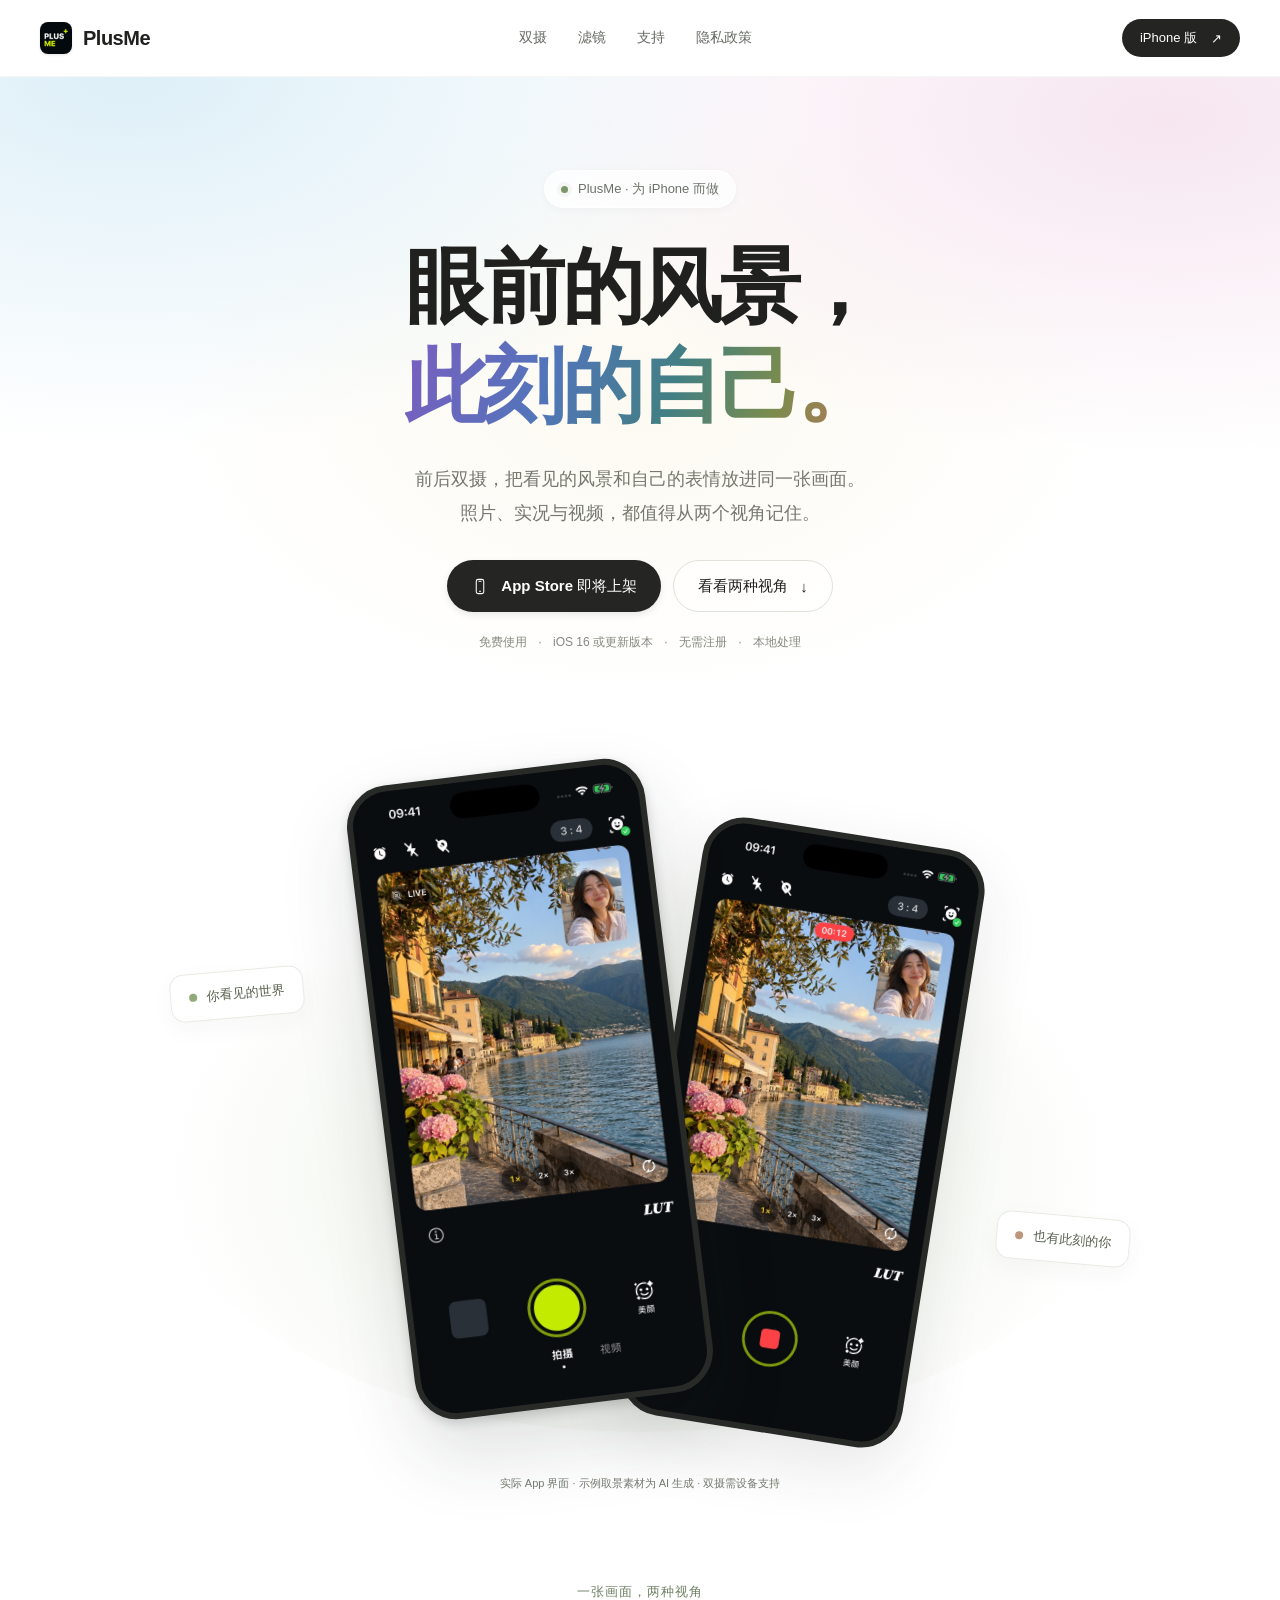
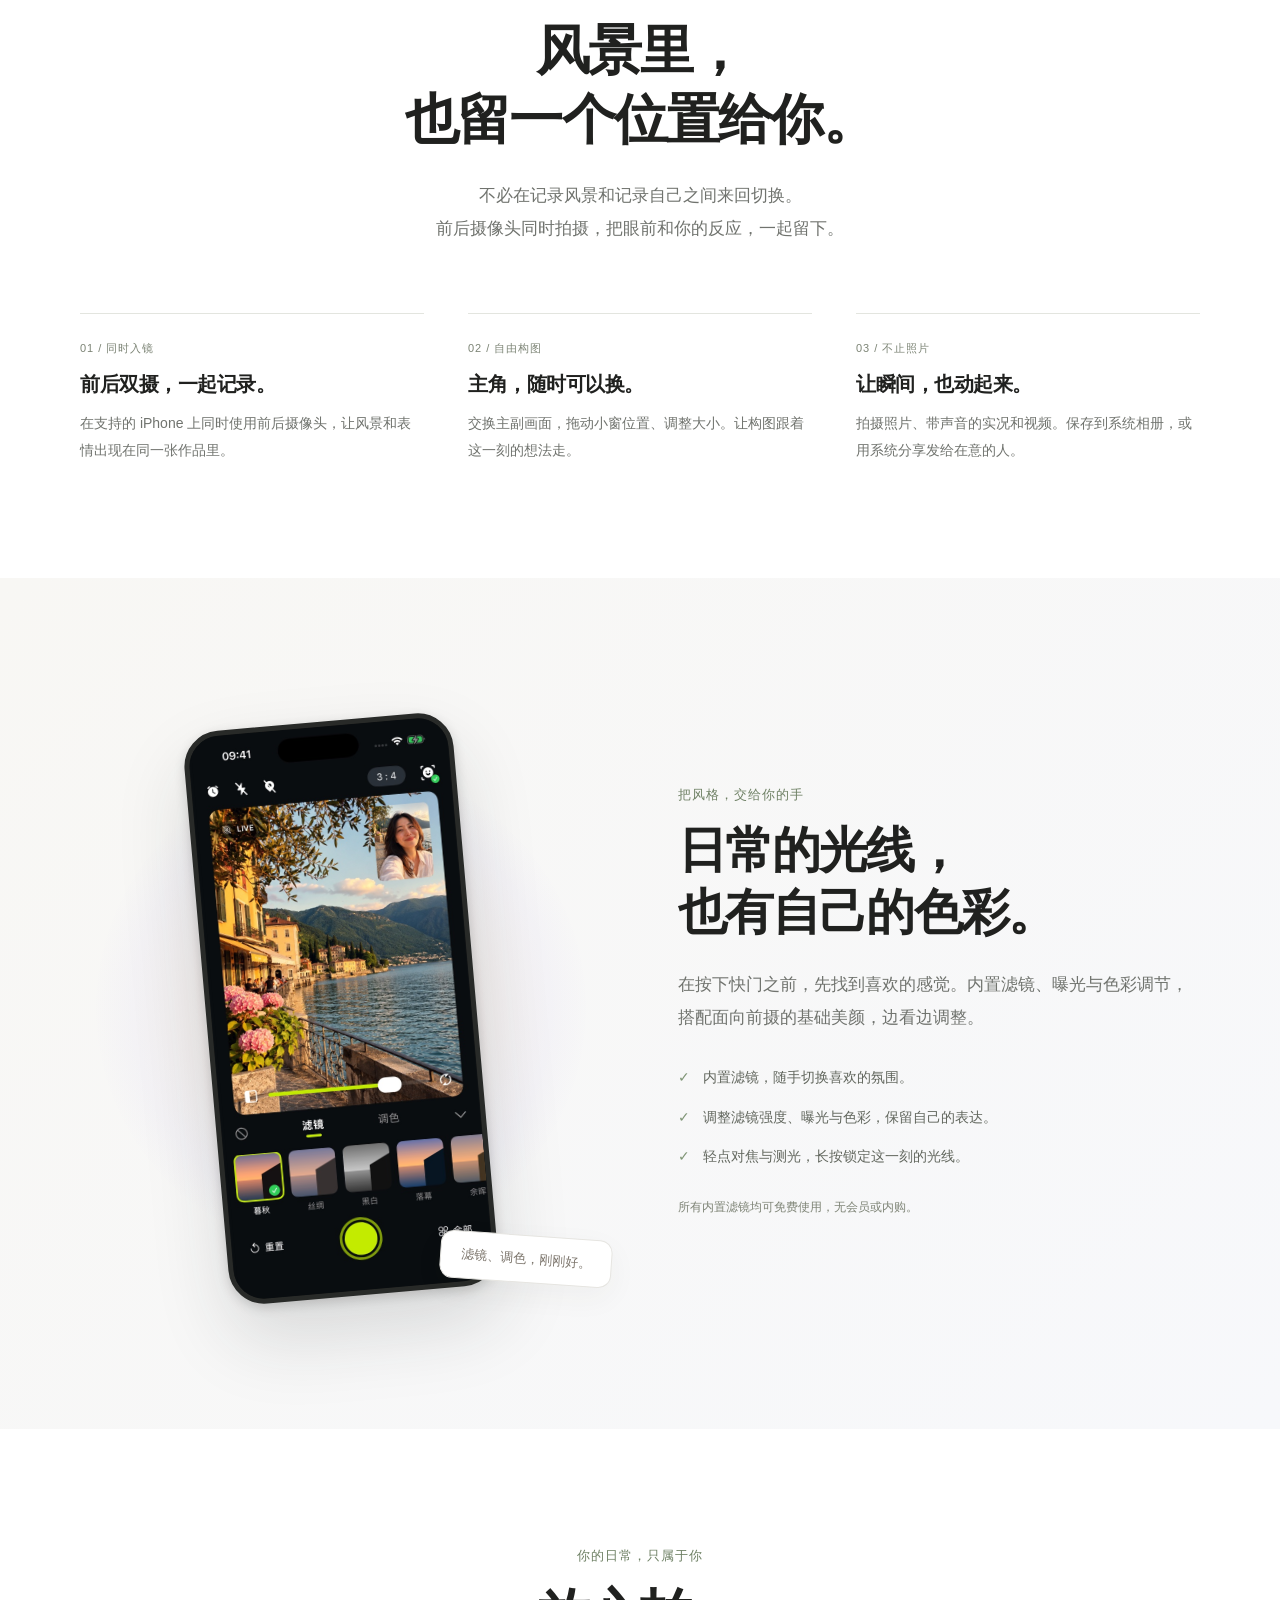
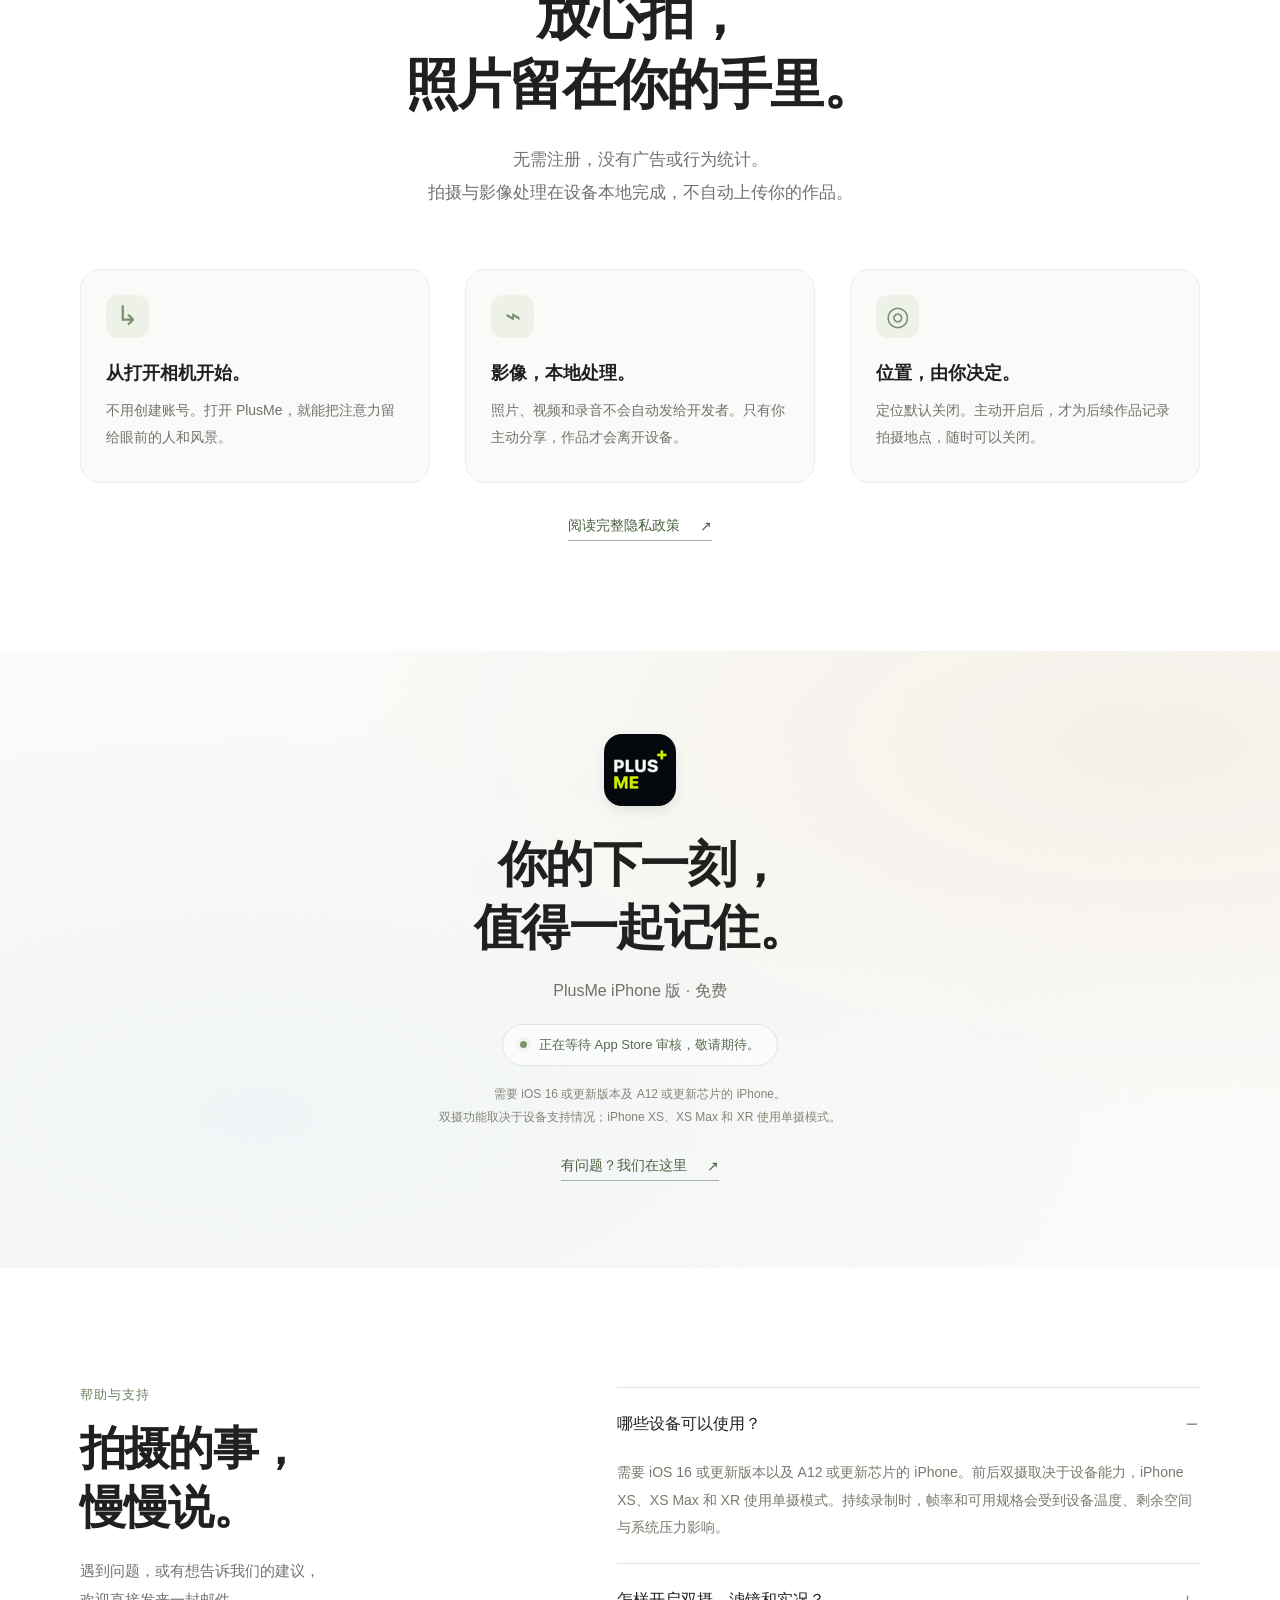
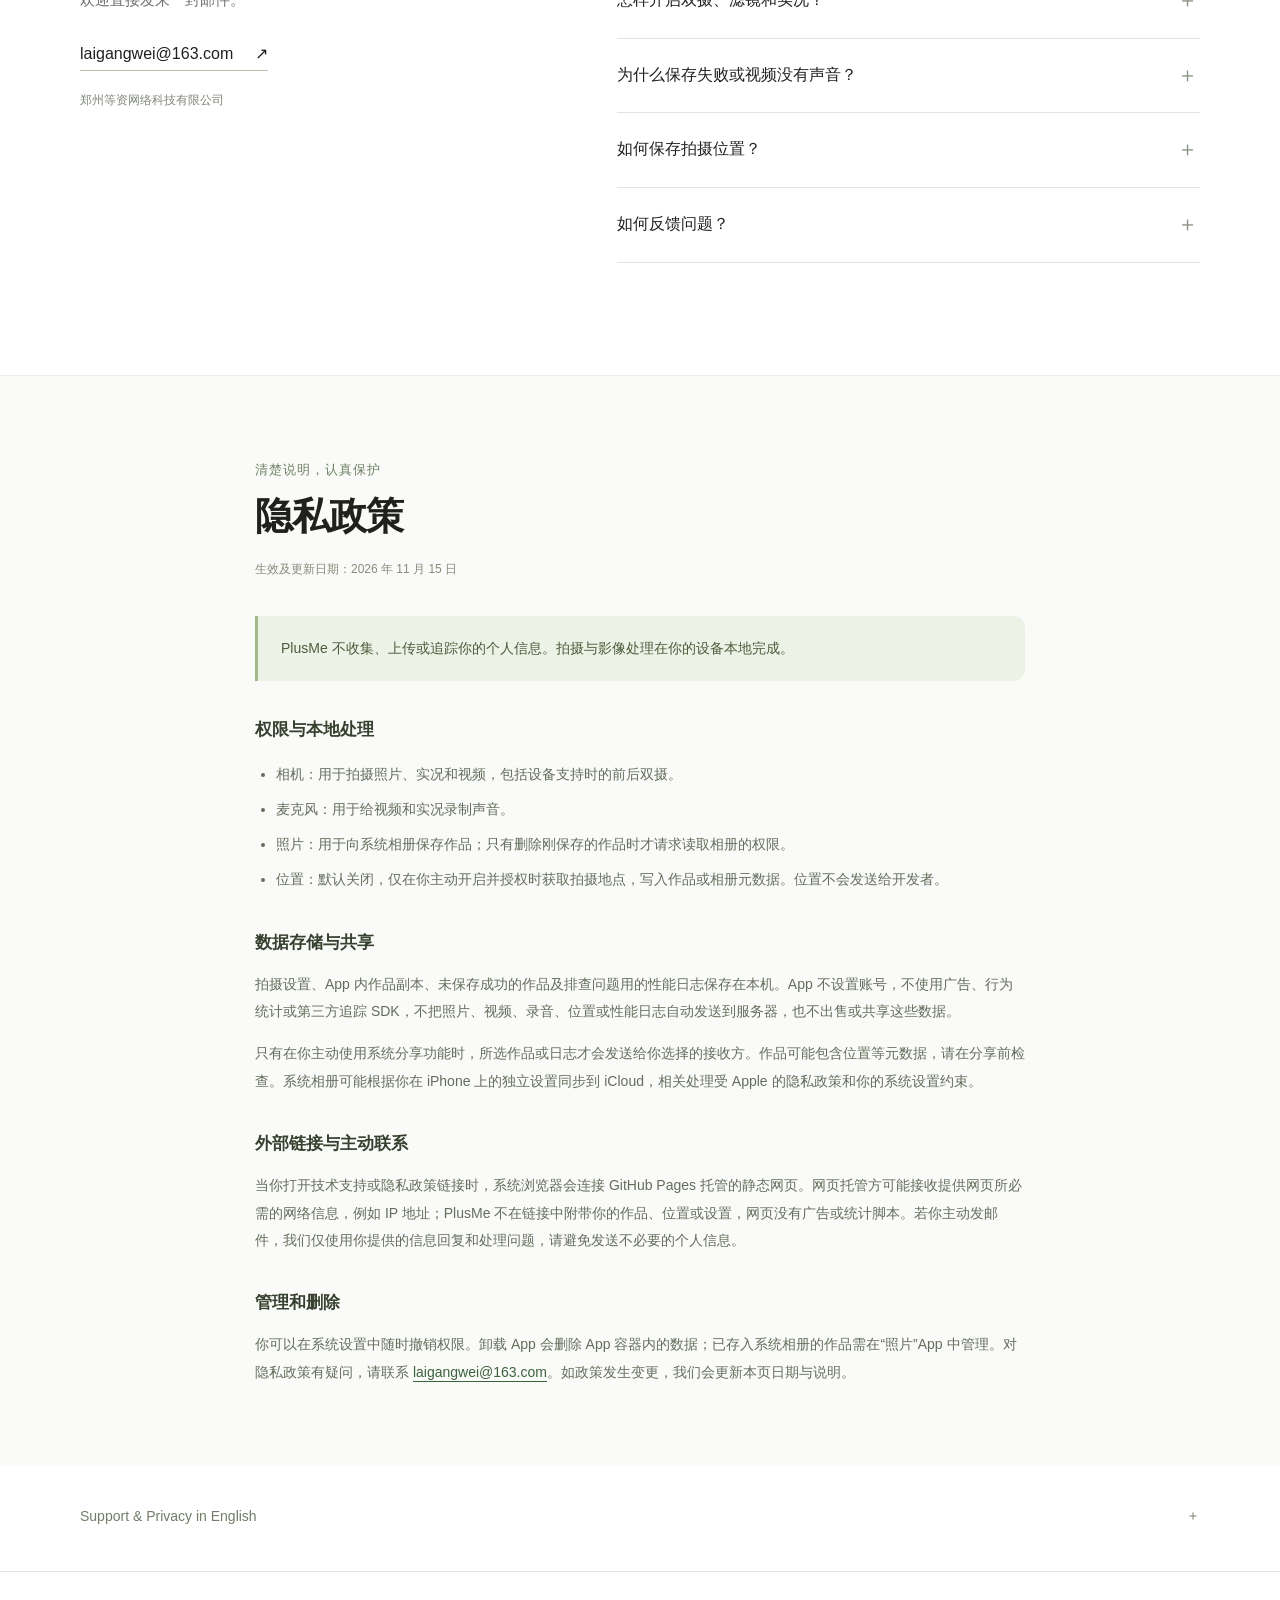
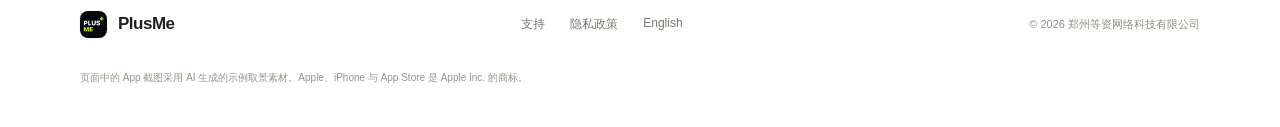
==== commit 8ffa59b8: "修正 PlusMe 网站公司名称为郑州等资网络科技有限公司" ====
--- a/plusme/index.html
+++ b/plusme/index.html
@@ -65,7 +65,7 @@
 
   <section class="availability" id="availability"><div class="wrap centered"><img class="app-icon-large" src="assets/icon.png" alt="PlusMe 图标" width="72" height="72" loading="lazy"><h2>你的下一刻，<br>值得一起记住。</h2><p>PlusMe iPhone 版 · 免费</p><span class="release-label"><span class="status-dot" aria-hidden="true"></span>正在等待 App Store 审核，敬请期待。</span><p class="compatibility">需要 iOS 16 或更新版本及 A12 或更新芯片的 iPhone。<br>双摄功能取决于设备支持情况；iPhone XS、XS Max 和 XR 使用单摄模式。</p><a class="text-link" href="#support">有问题？我们在这里 <span aria-hidden="true">↗</span></a></div></section>
 
-  <section class="support-section wrap" id="support" aria-labelledby="support-title"><div class="support-heading"><p class="eyebrow">帮助与支持</p><h2 id="support-title">拍摄的事，<br>慢慢说。</h2><p>遇到问题，或有想告诉我们的建议，<br>欢迎直接发来一封邮件。</p><a class="contact-link" href="mailto:laigangwei@163.com">laigangwei@163.com <span aria-hidden="true">↗</span></a><p class="company-note">郑州登子网络科技有限公司</p></div><div class="faq-list"><details class="faq-item" open><summary>哪些设备可以使用？</summary><div class="faq-answer"><p>需要 iOS 16 或更新版本以及 A12 或更新芯片的 iPhone。前后双摄取决于设备能力，iPhone XS、XS Max 和 XR 使用单摄模式。持续录制时，帧率和可用规格会受到设备温度、剩余空间与系统压力影响。</p></div></details>
+  <section class="support-section wrap" id="support" aria-labelledby="support-title"><div class="support-heading"><p class="eyebrow">帮助与支持</p><h2 id="support-title">拍摄的事，<br>慢慢说。</h2><p>遇到问题，或有想告诉我们的建议，<br>欢迎直接发来一封邮件。</p><a class="contact-link" href="mailto:laigangwei@163.com">laigangwei@163.com <span aria-hidden="true">↗</span></a><p class="company-note">郑州等资网络科技有限公司</p></div><div class="faq-list"><details class="faq-item" open><summary>哪些设备可以使用？</summary><div class="faq-answer"><p>需要 iOS 16 或更新版本以及 A12 或更新芯片的 iPhone。前后双摄取决于设备能力，iPhone XS、XS Max 和 XR 使用单摄模式。持续录制时，帧率和可用规格会受到设备温度、剩余空间与系统压力影响。</p></div></details>
 <details class="faq-item"><summary>怎样开启双摄、滤镜和实况？</summary><div class="faq-answer"><p>在相机顶栏切换双摄；点击取景画面的小窗按钮交换主副画面，拖动小窗调整位置。点击 LUT 打开滤镜、调色和基础美颜；在底部切换照片或视频；在照片模式下，点击取景画面左上角的 LIVE 开启或关闭实况。</p></div></details>
 <details class="faq-item"><summary>为什么保存失败或视频没有声音？</summary><div class="faq-answer"><p>请在“设置 → App → PlusMe”中检查相机、麦克风和照片权限，并确认设备有足够存储空间。未允许麦克风时视频没有声音；无法存入相册的作品会保留在 App 中，可稍后重试。请先保存重要作品，再卸载 App。</p></div></details>
 <details class="faq-item"><summary>如何保存拍摄位置？</summary><div class="faq-answer"><p>定位默认关闭。点击顶栏定位图标开启并授权后，后续作品可带拍摄地点。你可以随时关闭或在系统设置中撤销权限。分享原始作品时，位置元数据也可能一并分享。</p></div></details>
@@ -74,7 +74,7 @@
   <section class="policy-section" id="privacy" aria-labelledby="privacy-title"><div class="policy-wrap"><div class="policy-heading"><p class="eyebrow">清楚说明，认真保护</p><h2 id="privacy-title">隐私政策</h2><p>生效及更新日期：2026 年 11 月 15 日</p></div><article class="policy-copy"><div class="note">PlusMe 不收集、上传或追踪你的个人信息。拍摄与影像处理在你的设备本地完成。</div><h3>权限与本地处理</h3><ul><li>相机：用于拍摄照片、实况和视频，包括设备支持时的前后双摄。</li><li>麦克风：用于给视频和实况录制声音。</li><li>照片：用于向系统相册保存作品；只有删除刚保存的作品时才请求读取相册的权限。</li><li>位置：默认关闭，仅在你主动开启并授权时获取拍摄地点，写入作品或相册元数据。位置不会发送给开发者。</li></ul><h3>数据存储与共享</h3><p>拍摄设置、App 内作品副本、未保存成功的作品及排查问题用的性能日志保存在本机。App 不设置账号，不使用广告、行为统计或第三方追踪 SDK，不把照片、视频、录音、位置或性能日志自动发送到服务器，也不出售或共享这些数据。</p><p>只有在你主动使用系统分享功能时，所选作品或日志才会发送给你选择的接收方。作品可能包含位置等元数据，请在分享前检查。系统相册可能根据你在 iPhone 上的独立设置同步到 iCloud，相关处理受 Apple 的隐私政策和你的系统设置约束。</p><h3>外部链接与主动联系</h3><p>当你打开技术支持或隐私政策链接时，系统浏览器会连接 GitHub Pages 托管的静态网页。网页托管方可能接收提供网页所必需的网络信息，例如 IP 地址；PlusMe 不在链接中附带你的作品、位置或设置，网页没有广告或统计脚本。若你主动发邮件，我们仅使用你提供的信息回复和处理问题，请避免发送不必要的个人信息。</p><h3>管理和删除</h3><p>你可以在系统设置中随时撤销权限。卸载 App 会删除 App 容器内的数据；已存入系统相册的作品需在“照片”App 中管理。对隐私政策有疑问，请联系 <a href="mailto:laigangwei@163.com">laigangwei@163.com</a>。如政策发生变更，我们会更新本页日期与说明。</p></article></div></section>
   <section class="english-section wrap" id="english" lang="en"><details id="english-details"><summary>Support & Privacy in English <span aria-hidden="true">＋</span></summary><div class="english-copy"><p>PlusMe is a free iPhone camera for photos, Live Photos and video, with front/rear dual capture on supported devices. Requires iOS 16 or later and an A12 or newer chip. iPhone XS, XS Max and XR use single-camera mode. Contact <a href="mailto:laigangwei@163.com">laigangwei@163.com</a> for help.</p><h3>Privacy policy · 15 November 2026</h3><p>PlusMe does not collect or track personal data. Photos, video, audio, settings, optional capture location and diagnostic logs are processed or stored on your device. No account, advertisements, analytics or tracking SDKs are used. Camera, microphone and photo-library permissions support capture, recording and saving; photo-library reading is requested only to delete recently saved captures. Location is off by default and is requested only when you enable geotagging.</p><p>Nothing is automatically uploaded to the developer. Sharing is initiated by you using system controls; shared media may contain location metadata. Your own iCloud Photos settings may sync saved media through Apple. Opening support or privacy links connects your browser to a static GitHub Pages website; the hosting provider may receive the network information needed to serve it. The app does not attach your media, location or settings to these links. This page has no analytics scripts. Information you voluntarily send by email is used to respond to your request.</p><p>Permissions can be revoked in iOS Settings. Uninstalling removes data inside the app; saved photo-library media must be managed separately. Developer: Zhengzhou Dengzi Network Technology Co., Ltd. Privacy questions: <a href="mailto:laigangwei@163.com">laigangwei@163.com</a>.</p></div></details></section>
 </main>
-<footer class="site-footer"><div class="footer-inner wrap"><a class="brand" href="#main"><img src="assets/icon.png" alt="" width="27" height="27"><span>PlusMe</span></a><nav aria-label="页脚"><a href="#support">支持</a><a href="#privacy">隐私政策</a><a href="#english" lang="en">English</a></nav><p>© 2026 郑州登子网络科技有限公司</p></div><p class="footer-note wrap">页面中的 App 截图采用 AI 生成的示例取景素材。Apple、iPhone 与 App Store 是 Apple Inc. 的商标。</p></footer>
+<footer class="site-footer"><div class="footer-inner wrap"><a class="brand" href="#main"><img src="assets/icon.png" alt="" width="27" height="27"><span>PlusMe</span></a><nav aria-label="页脚"><a href="#support">支持</a><a href="#privacy">隐私政策</a><a href="#english" lang="en">English</a></nav><p>© 2026 郑州等资网络科技有限公司</p></div><p class="footer-note wrap">页面中的 App 截图采用 AI 生成的示例取景素材。Apple、iPhone 与 App Store 是 Apple Inc. 的商标。</p></footer>
 <script>
 function revealEnglish(){if(location.hash==='#english')document.getElementById('english-details').open=true;}
 revealEnglish();window.addEventListener('hashchange',revealEnglish);
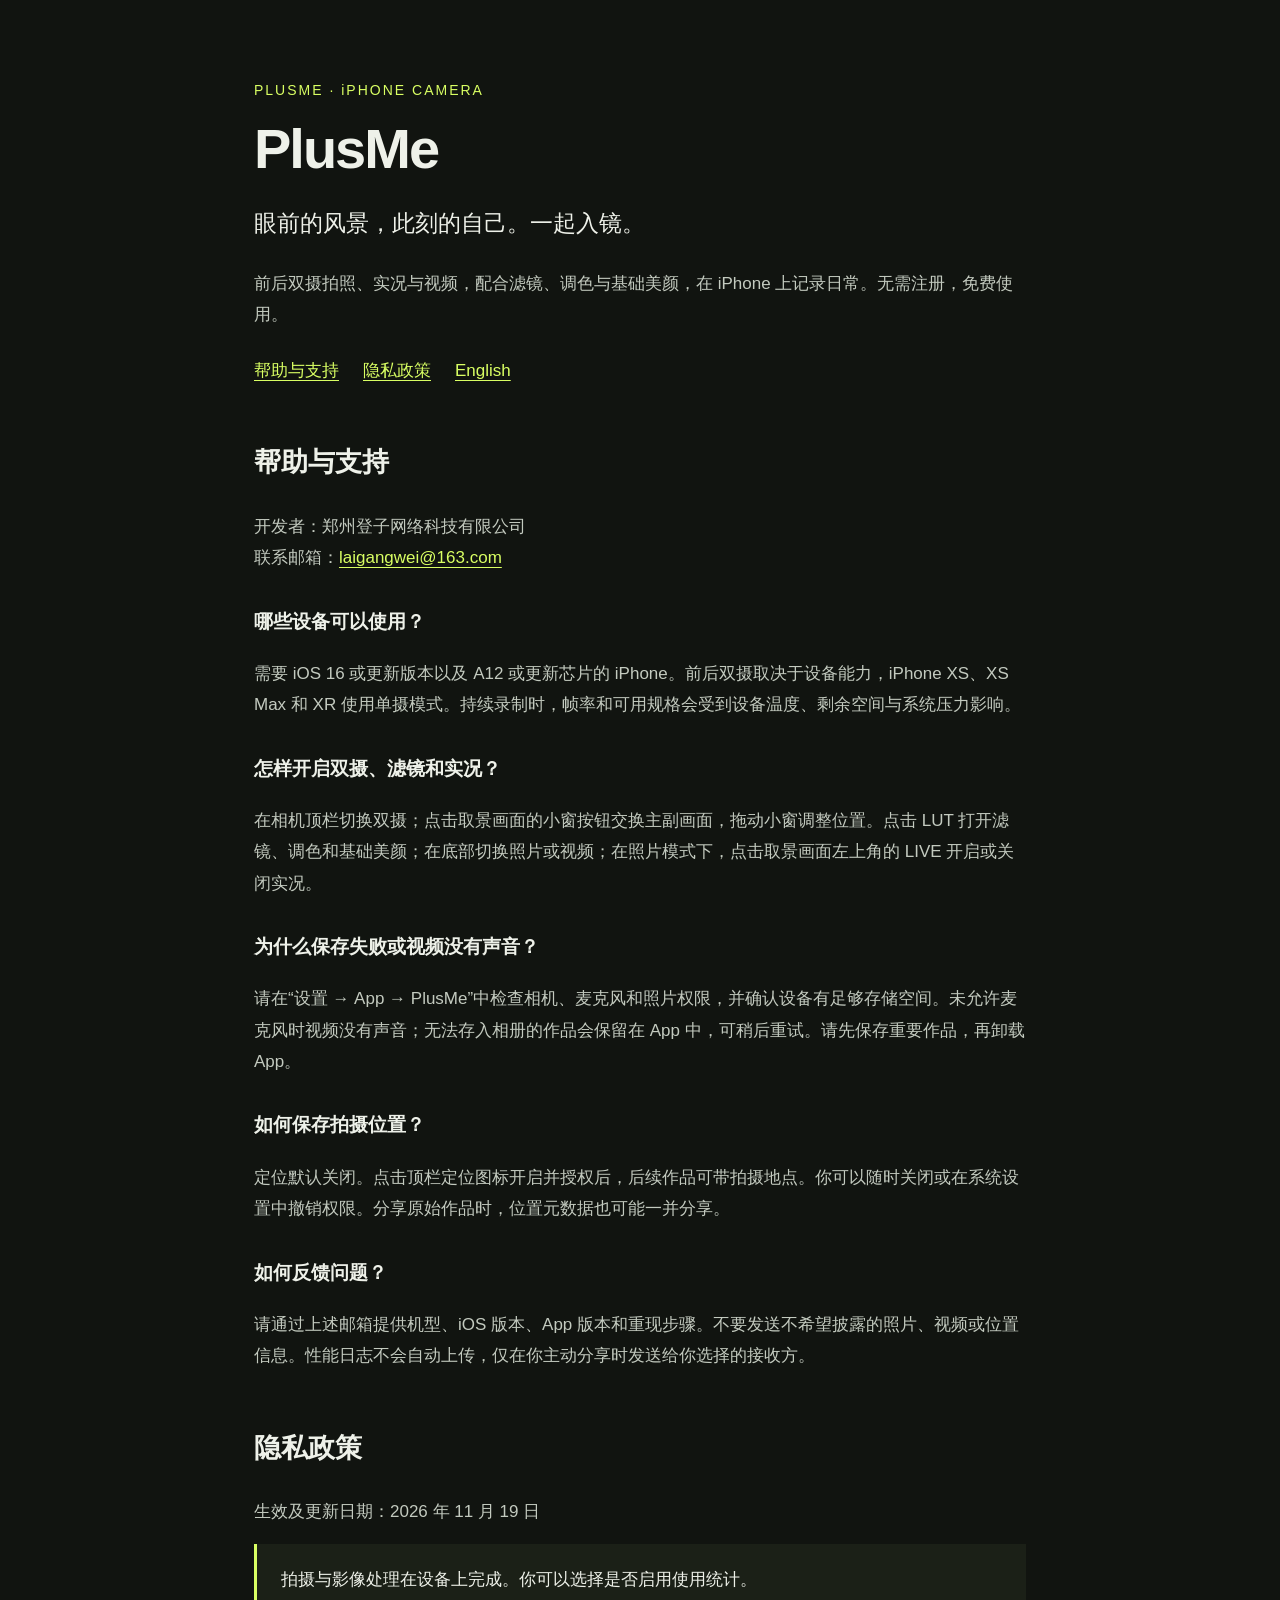
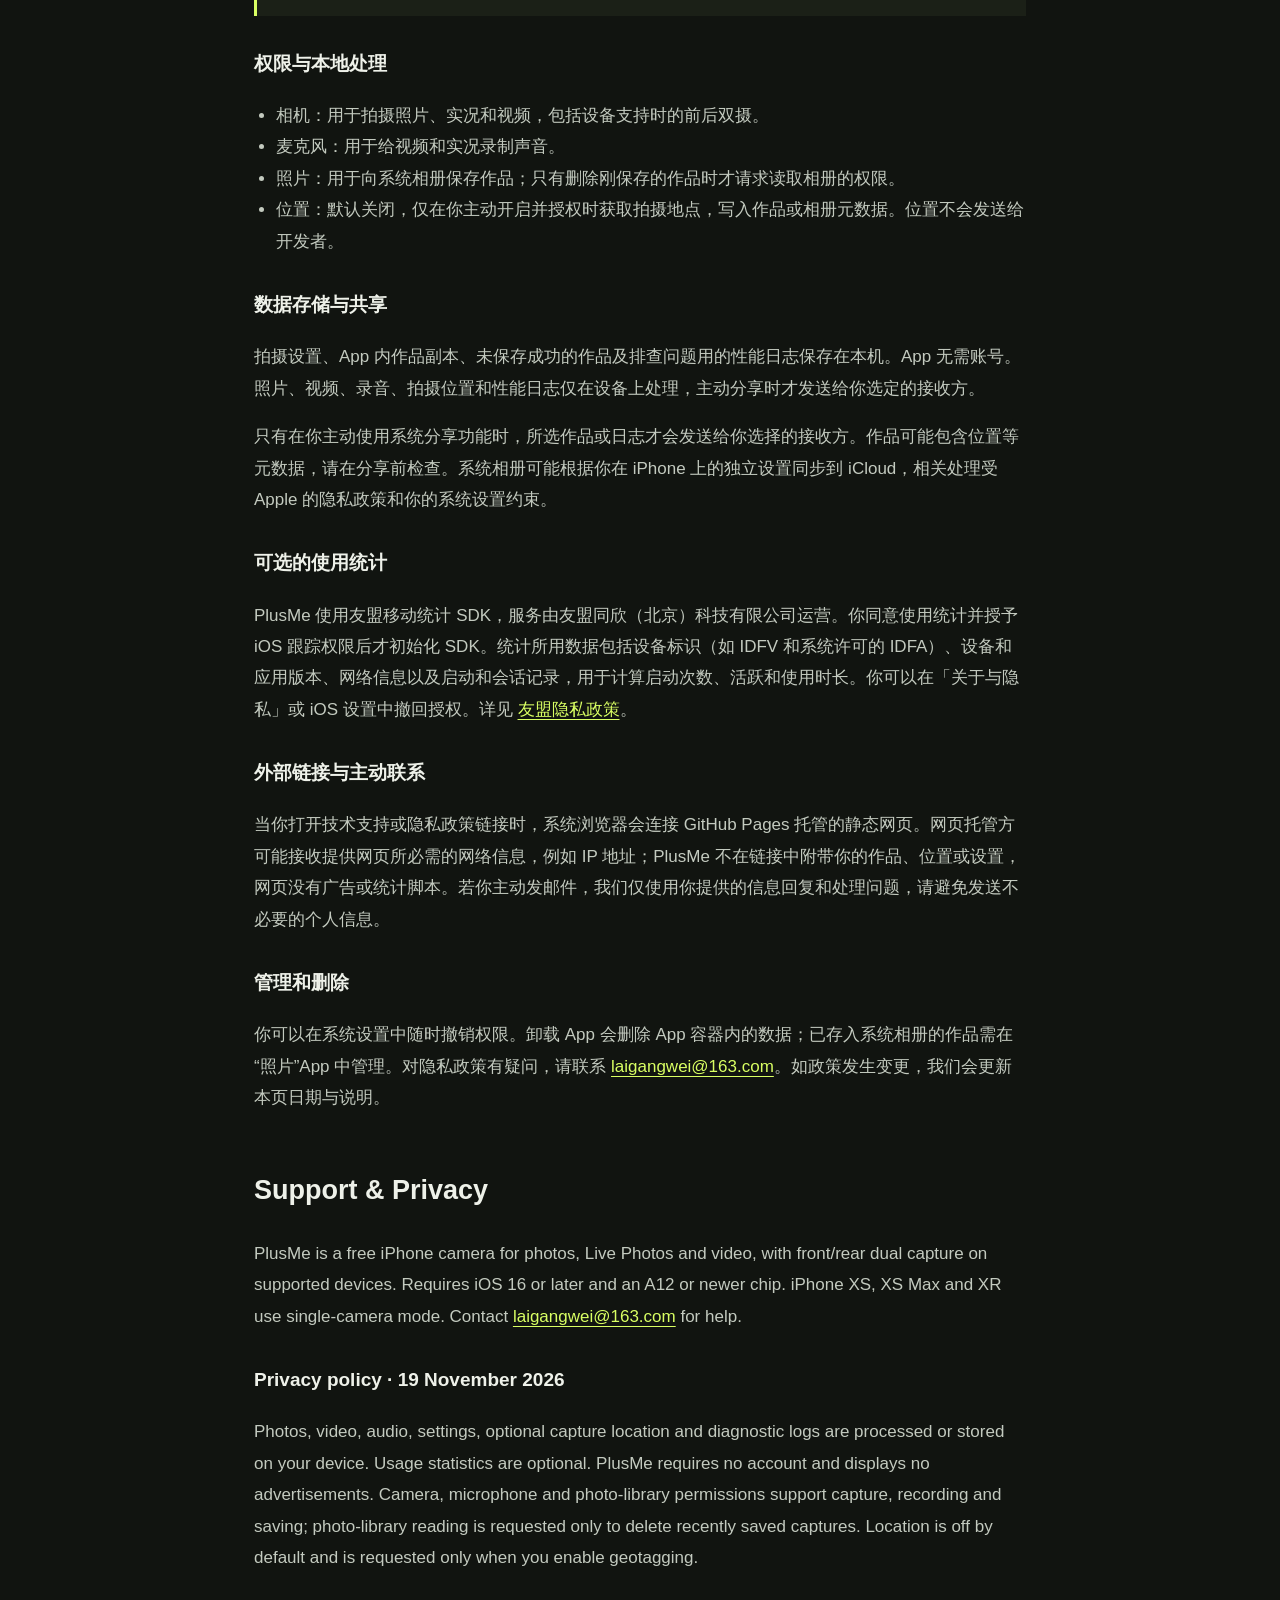
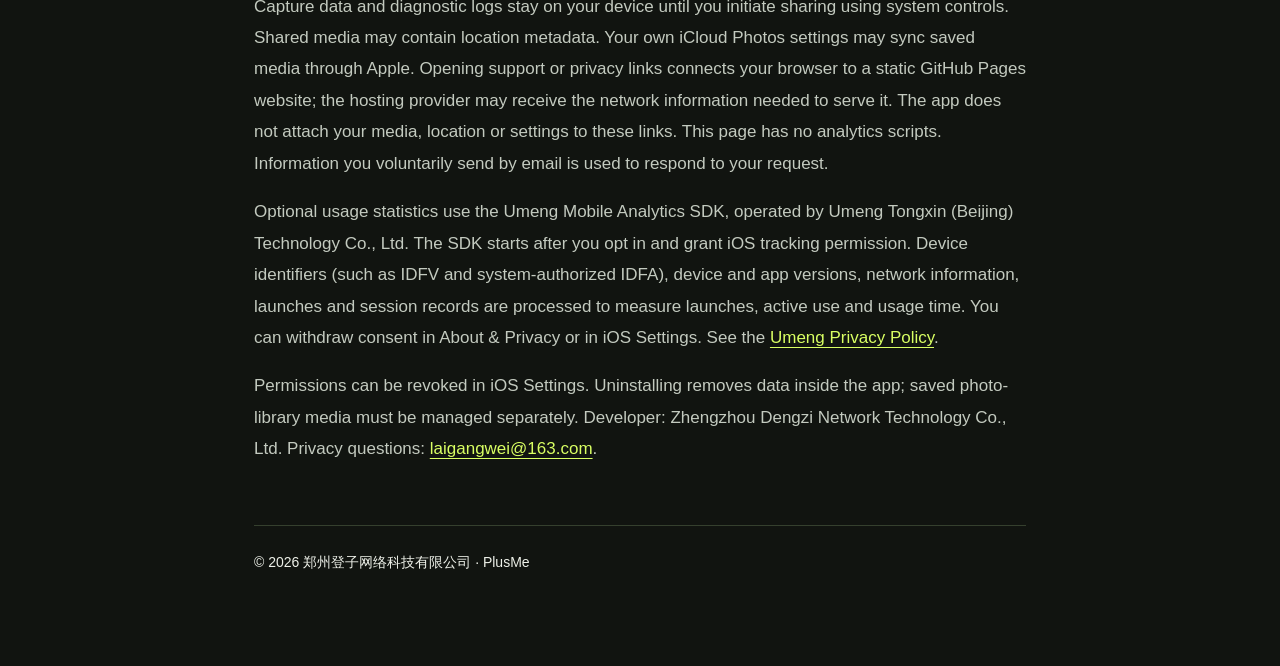
==== commit 4f00c5d2: "更新 PlusMe 可选使用统计与 SDK 隐私说明" ====
--- a/plusme/index.html
+++ b/plusme/index.html
@@ -1,84 +1,9 @@
 <!doctype html>
-<html lang="zh-Hans">
-<head>
-  <meta charset="utf-8">
-  <meta name="viewport" content="width=device-width, initial-scale=1">
-  <meta name="theme-color" content="#fafaf7">
-  <meta name="description" content="用 PlusMe 前后双摄，一起记录眼前的风景和此刻的自己。iPhone 照片、实况与视频相机。免费，无需注册，本地处理。技术支持与完整隐私政策。">
-  <meta property="og:title" content="PlusMe · 眼前的风景，此刻的自己。">
-  <meta property="og:description" content="前后双摄，让两个视角一起入镜。照片、实况与视频，在 iPhone 上轻松记录。">
-  <meta property="og:type" content="website">
-  <title>PlusMe · 眼前的风景，此刻的自己。</title>
-  <link rel="icon" href="assets/icon.png" type="image/png">
-  <link rel="stylesheet" href="style.css">
-</head>
-<body>
-<a class="skip-link" href="#main">跳到正文</a>
-<header class="site-header">
-  <div class="header-inner">
-    <a class="brand" href="#main" aria-label="PlusMe 首页"><img src="assets/icon.png" alt="" width="32" height="32"><span>PlusMe</span></a>
-    <nav class="main-nav" aria-label="页面导航"><a class="nav-feature" href="#capture">双摄</a><a class="nav-feature" href="#filters">滤镜</a><a href="#support">支持</a><a href="#privacy">隐私政策</a></nav>
-    <a class="header-action" href="#availability">iPhone 版 <span aria-hidden="true">↗</span></a>
-  </div>
-</header>
-<main id="main">
-  <section class="hero" aria-labelledby="hero-title">
-    <div class="hero-glow" aria-hidden="true"></div>
-    <div class="hero-content wrap">
-      <p class="eyebrow-pill"><span class="status-dot" aria-hidden="true"></span> PlusMe · 为 iPhone 而做</p>
-      <h1 id="hero-title">眼前的风景，<br><span class="gradient-text">此刻的自己。</span></h1>
-      <p class="hero-description">前后双摄，把看见的风景和自己的表情放进同一张画面。<br class="desktop-break">照片、实况与视频，都值得从两个视角记住。</p>
-      <div class="hero-actions"><span class="button button-dark store-status"><svg viewBox="0 0 24 24" aria-hidden="true"><rect x="7" y="2.5" width="10" height="19" rx="2.6"></rect><path d="M10 5h4M11 18.5h2"></path></svg>App Store 即将上架</span><a class="button button-light" href="#capture">看看两种视角 <span aria-hidden="true">↓</span></a></div>
-      <p class="hero-meta">免费使用 <span>·</span> iOS 16 或更新版本 <span>·</span> 无需注册 <span>·</span> 本地处理</p>
-    </div>
-  </section>
-
-  <section class="capture-section wrap" id="capture" aria-labelledby="capture-title">
-    <div class="capture-stage">
-      <div class="stage-orbit" aria-hidden="true"></div>
-      <div class="stage-label label-left"><span class="label-dot"></span>你看见的世界</div>
-      <figure class="phone phone-back"><img src="assets/video.jpg" alt="PlusMe 视频模式，前后两个视角一起录制，画面顶部显示录制时间。" width="598" height="1300" decoding="async"><figcaption class="sr-only">视频录制界面</figcaption></figure>
-      <figure class="phone phone-front"><img src="assets/camera.jpg" alt="PlusMe 照片模式，湖边风景作为主画面，自拍人像显示在右上角小窗。" width="598" height="1300" fetchpriority="high"><figcaption class="sr-only">双摄拍照界面</figcaption></figure>
-      <div class="stage-label label-right"><span class="label-dot warm"></span>也有此刻的你</div>
-    </div>
-    <p class="image-note">实际 App 界面 · 示例取景素材为 AI 生成 · 双摄需设备支持</p>
-    <div class="section-intro centered">
-      <p class="eyebrow">一张画面，两种视角</p>
-      <h2 id="capture-title">风景里，<br>也留一个位置给你。</h2>
-      <p>不必在记录风景和记录自己之间来回切换。<br>前后摄像头同时拍摄，把眼前和你的反应，一起留下。</p>
-    </div>
-    <div class="feature-notes">
-      <article><span class="feature-number">01 / 同时入镜</span><h3>前后双摄，一起记录。</h3><p>在支持的 iPhone 上同时使用前后摄像头，让风景和表情出现在同一张作品里。</p></article>
-      <article><span class="feature-number">02 / 自由构图</span><h3>主角，随时可以换。</h3><p>交换主副画面，拖动小窗位置、调整大小。让构图跟着这一刻的想法走。</p></article>
-      <article><span class="feature-number">03 / 不止照片</span><h3>让瞬间，也动起来。</h3><p>拍摄照片、带声音的实况和视频。保存到系统相册，或用系统分享发给在意的人。</p></article>
-    </div>
-  </section>
-
-  <section class="filter-section" id="filters" aria-labelledby="filter-title">
-    <div class="split-section wrap">
-      <div class="filter-visual"><div class="filter-halo" aria-hidden="true"></div><figure class="phone filter-phone"><img src="assets/filters.jpg" alt="PlusMe 滤镜面板，选择暮秋滤镜并实时调整强度，前后双摄画面同步呈现效果。" width="598" height="1300" loading="lazy" decoding="async"></figure><span class="visual-caption">滤镜、调色，刚刚好。</span></div>
-      <div class="section-intro filter-copy"><p class="eyebrow">把风格，交给你的手</p><h2 id="filter-title">日常的光线，<br>也有自己的色彩。</h2><p>在按下快门之前，先找到喜欢的感觉。内置滤镜、曝光与色彩调节，搭配面向前摄的基础美颜，边看边调整。</p><ul class="check-list"><li>内置滤镜，随手切换喜欢的氛围。</li><li>调整滤镜强度、曝光与色彩，保留自己的表达。</li><li>轻点对焦与测光，长按锁定这一刻的光线。</li></ul><p class="quiet-note">所有内置滤镜均可免费使用，无会员或内购。</p></div>
-    </div>
-  </section>
-
-  <section class="privacy-promise wrap" aria-labelledby="promise-title"><div class="section-intro centered"><p class="eyebrow">你的日常，只属于你</p><h2 id="promise-title">放心拍，<br>照片留在你的手里。</h2><p>无需注册，没有广告或行为统计。<br>拍摄与影像处理在设备本地完成，不自动上传你的作品。</p></div><div class="promise-grid"><article><span class="promise-icon" aria-hidden="true">↳</span><h3>从打开相机开始。</h3><p>不用创建账号。打开 PlusMe，就能把注意力留给眼前的人和风景。</p></article><article><span class="promise-icon" aria-hidden="true">⌁</span><h3>影像，本地处理。</h3><p>照片、视频和录音不会自动发给开发者。只有你主动分享，作品才会离开设备。</p></article><article><span class="promise-icon" aria-hidden="true">◎</span><h3>位置，由你决定。</h3><p>定位默认关闭。主动开启后，才为后续作品记录拍摄地点，随时可以关闭。</p></article></div><a class="text-link" href="#privacy">阅读完整隐私政策 <span aria-hidden="true">↗</span></a></section>
-
-  <section class="availability" id="availability"><div class="wrap centered"><img class="app-icon-large" src="assets/icon.png" alt="PlusMe 图标" width="72" height="72" loading="lazy"><h2>你的下一刻，<br>值得一起记住。</h2><p>PlusMe iPhone 版 · 免费</p><span class="release-label"><span class="status-dot" aria-hidden="true"></span>正在等待 App Store 审核，敬请期待。</span><p class="compatibility">需要 iOS 16 或更新版本及 A12 或更新芯片的 iPhone。<br>双摄功能取决于设备支持情况；iPhone XS、XS Max 和 XR 使用单摄模式。</p><a class="text-link" href="#support">有问题？我们在这里 <span aria-hidden="true">↗</span></a></div></section>
-
-  <section class="support-section wrap" id="support" aria-labelledby="support-title"><div class="support-heading"><p class="eyebrow">帮助与支持</p><h2 id="support-title">拍摄的事，<br>慢慢说。</h2><p>遇到问题，或有想告诉我们的建议，<br>欢迎直接发来一封邮件。</p><a class="contact-link" href="mailto:laigangwei@163.com">laigangwei@163.com <span aria-hidden="true">↗</span></a><p class="company-note">郑州等资网络科技有限公司</p></div><div class="faq-list"><details class="faq-item" open><summary>哪些设备可以使用？</summary><div class="faq-answer"><p>需要 iOS 16 或更新版本以及 A12 或更新芯片的 iPhone。前后双摄取决于设备能力，iPhone XS、XS Max 和 XR 使用单摄模式。持续录制时，帧率和可用规格会受到设备温度、剩余空间与系统压力影响。</p></div></details>
-<details class="faq-item"><summary>怎样开启双摄、滤镜和实况？</summary><div class="faq-answer"><p>在相机顶栏切换双摄；点击取景画面的小窗按钮交换主副画面，拖动小窗调整位置。点击 LUT 打开滤镜、调色和基础美颜；在底部切换照片或视频；在照片模式下，点击取景画面左上角的 LIVE 开启或关闭实况。</p></div></details>
-<details class="faq-item"><summary>为什么保存失败或视频没有声音？</summary><div class="faq-answer"><p>请在“设置 → App → PlusMe”中检查相机、麦克风和照片权限，并确认设备有足够存储空间。未允许麦克风时视频没有声音；无法存入相册的作品会保留在 App 中，可稍后重试。请先保存重要作品，再卸载 App。</p></div></details>
-<details class="faq-item"><summary>如何保存拍摄位置？</summary><div class="faq-answer"><p>定位默认关闭。点击顶栏定位图标开启并授权后，后续作品可带拍摄地点。你可以随时关闭或在系统设置中撤销权限。分享原始作品时，位置元数据也可能一并分享。</p></div></details>
-<details class="faq-item"><summary>如何反馈问题？</summary><div class="faq-answer"><p>请通过上述邮箱提供机型、iOS 版本、App 版本和重现步骤。不要发送不希望披露的照片、视频或位置信息。性能日志不会自动上传，仅在你主动分享时发送给你选择的接收方。</p></div></details></div></section>
-
-  <section class="policy-section" id="privacy" aria-labelledby="privacy-title"><div class="policy-wrap"><div class="policy-heading"><p class="eyebrow">清楚说明，认真保护</p><h2 id="privacy-title">隐私政策</h2><p>生效及更新日期：2026 年 11 月 15 日</p></div><article class="policy-copy"><div class="note">PlusMe 不收集、上传或追踪你的个人信息。拍摄与影像处理在你的设备本地完成。</div><h3>权限与本地处理</h3><ul><li>相机：用于拍摄照片、实况和视频，包括设备支持时的前后双摄。</li><li>麦克风：用于给视频和实况录制声音。</li><li>照片：用于向系统相册保存作品；只有删除刚保存的作品时才请求读取相册的权限。</li><li>位置：默认关闭，仅在你主动开启并授权时获取拍摄地点，写入作品或相册元数据。位置不会发送给开发者。</li></ul><h3>数据存储与共享</h3><p>拍摄设置、App 内作品副本、未保存成功的作品及排查问题用的性能日志保存在本机。App 不设置账号，不使用广告、行为统计或第三方追踪 SDK，不把照片、视频、录音、位置或性能日志自动发送到服务器，也不出售或共享这些数据。</p><p>只有在你主动使用系统分享功能时，所选作品或日志才会发送给你选择的接收方。作品可能包含位置等元数据，请在分享前检查。系统相册可能根据你在 iPhone 上的独立设置同步到 iCloud，相关处理受 Apple 的隐私政策和你的系统设置约束。</p><h3>外部链接与主动联系</h3><p>当你打开技术支持或隐私政策链接时，系统浏览器会连接 GitHub Pages 托管的静态网页。网页托管方可能接收提供网页所必需的网络信息，例如 IP 地址；PlusMe 不在链接中附带你的作品、位置或设置，网页没有广告或统计脚本。若你主动发邮件，我们仅使用你提供的信息回复和处理问题，请避免发送不必要的个人信息。</p><h3>管理和删除</h3><p>你可以在系统设置中随时撤销权限。卸载 App 会删除 App 容器内的数据；已存入系统相册的作品需在“照片”App 中管理。对隐私政策有疑问，请联系 <a href="mailto:laigangwei@163.com">laigangwei@163.com</a>。如政策发生变更，我们会更新本页日期与说明。</p></article></div></section>
-  <section class="english-section wrap" id="english" lang="en"><details id="english-details"><summary>Support & Privacy in English <span aria-hidden="true">＋</span></summary><div class="english-copy"><p>PlusMe is a free iPhone camera for photos, Live Photos and video, with front/rear dual capture on supported devices. Requires iOS 16 or later and an A12 or newer chip. iPhone XS, XS Max and XR use single-camera mode. Contact <a href="mailto:laigangwei@163.com">laigangwei@163.com</a> for help.</p><h3>Privacy policy · 15 November 2026</h3><p>PlusMe does not collect or track personal data. Photos, video, audio, settings, optional capture location and diagnostic logs are processed or stored on your device. No account, advertisements, analytics or tracking SDKs are used. Camera, microphone and photo-library permissions support capture, recording and saving; photo-library reading is requested only to delete recently saved captures. Location is off by default and is requested only when you enable geotagging.</p><p>Nothing is automatically uploaded to the developer. Sharing is initiated by you using system controls; shared media may contain location metadata. Your own iCloud Photos settings may sync saved media through Apple. Opening support or privacy links connects your browser to a static GitHub Pages website; the hosting provider may receive the network information needed to serve it. The app does not attach your media, location or settings to these links. This page has no analytics scripts. Information you voluntarily send by email is used to respond to your request.</p><p>Permissions can be revoked in iOS Settings. Uninstalling removes data inside the app; saved photo-library media must be managed separately. Developer: Zhengzhou Dengzi Network Technology Co., Ltd. Privacy questions: <a href="mailto:laigangwei@163.com">laigangwei@163.com</a>.</p></div></details></section>
-</main>
-<footer class="site-footer"><div class="footer-inner wrap"><a class="brand" href="#main"><img src="assets/icon.png" alt="" width="27" height="27"><span>PlusMe</span></a><nav aria-label="页脚"><a href="#support">支持</a><a href="#privacy">隐私政策</a><a href="#english" lang="en">English</a></nav><p>© 2026 郑州等资网络科技有限公司</p></div><p class="footer-note wrap">页面中的 App 截图采用 AI 生成的示例取景素材。Apple、iPhone 与 App Store 是 Apple Inc. 的商标。</p></footer>
-<script>
-function revealEnglish(){if(location.hash==='#english')document.getElementById('english-details').open=true;}
-revealEnglish();window.addEventListener('hashchange',revealEnglish);
-document.querySelectorAll('a[href="#english"]').forEach(function(link){link.addEventListener('click',function(){document.getElementById('english-details').open=true;});});
-</script>
-</body>
-</html>
+<html lang="zh-Hans"><head><meta charset="utf-8"><meta name="viewport" content="width=device-width,initial-scale=1"><title>PlusMe · 技术支持与隐私政策</title><meta name="description" content="PlusMe 双摄相机的技术支持、常见问题与隐私政策。"><style>
+:root{color-scheme:dark;--accent:#d9ff63}*{box-sizing:border-box}body{margin:0;background:#111410;color:#eef1e9;font:17px/1.85 -apple-system,BlinkMacSystemFont,"PingFang SC",sans-serif}main{max-width:820px;margin:auto;padding:64px 24px 90px}a{color:var(--accent);text-underline-offset:4px}nav{display:flex;gap:24px;flex-wrap:wrap;margin:24px 0 52px}h1{font-size:56px;line-height:1.1;letter-spacing:-2px;margin:0}h2{font-size:27px;margin-top:52px}h3{font-size:19px;margin-top:30px}p,li{color:#c3cabf}ul{padding-left:22px}.tag{color:var(--accent);font-size:14px;letter-spacing:2px}.intro{font-size:23px;color:#eef1e9}.note{padding:20px 24px;border-left:3px solid var(--accent);background:#1b2017}footer{margin-top:60px;padding-top:24px;border-top:1px solid #35402e;font-size:14px}section{scroll-margin-top:24px}@media(max-width:520px){main{padding-top:40px}h1{font-size:46px}}
+</style></head><body><main>
+<p class="tag">PLUSME · iPHONE CAMERA</p><h1>PlusMe</h1><p class="intro">眼前的风景，此刻的自己。一起入镜。</p><p>前后双摄拍照、实况与视频，配合滤镜、调色与基础美颜，在 iPhone 上记录日常。无需注册，免费使用。</p><nav><a href="#support">帮助与支持</a><a href="#privacy">隐私政策</a><a href="#english">English</a></nav>
+<section id="support"><h2>帮助与支持</h2><p>开发者：郑州登子网络科技有限公司<br>联系邮箱：<a href="mailto:laigangwei@163.com">laigangwei@163.com</a></p><h3>哪些设备可以使用？</h3><p>需要 iOS 16 或更新版本以及 A12 或更新芯片的 iPhone。前后双摄取决于设备能力，iPhone XS、XS Max 和 XR 使用单摄模式。持续录制时，帧率和可用规格会受到设备温度、剩余空间与系统压力影响。</p><h3>怎样开启双摄、滤镜和实况？</h3><p>在相机顶栏切换双摄；点击取景画面的小窗按钮交换主副画面，拖动小窗调整位置。点击 LUT 打开滤镜、调色和基础美颜；在底部切换照片或视频；在照片模式下，点击取景画面左上角的 LIVE 开启或关闭实况。</p><h3>为什么保存失败或视频没有声音？</h3><p>请在“设置 → App → PlusMe”中检查相机、麦克风和照片权限，并确认设备有足够存储空间。未允许麦克风时视频没有声音；无法存入相册的作品会保留在 App 中，可稍后重试。请先保存重要作品，再卸载 App。</p><h3>如何保存拍摄位置？</h3><p>定位默认关闭。点击顶栏定位图标开启并授权后，后续作品可带拍摄地点。你可以随时关闭或在系统设置中撤销权限。分享原始作品时，位置元数据也可能一并分享。</p><h3>如何反馈问题？</h3><p>请通过上述邮箱提供机型、iOS 版本、App 版本和重现步骤。不要发送不希望披露的照片、视频或位置信息。性能日志不会自动上传，仅在你主动分享时发送给你选择的接收方。</p></section>
+<section id="privacy"><h2>隐私政策</h2><p>生效及更新日期：2026 年 11 月 19 日</p><div class="note">拍摄与影像处理在设备上完成。你可以选择是否启用使用统计。</div><h3>权限与本地处理</h3><ul><li>相机：用于拍摄照片、实况和视频，包括设备支持时的前后双摄。</li><li>麦克风：用于给视频和实况录制声音。</li><li>照片：用于向系统相册保存作品；只有删除刚保存的作品时才请求读取相册的权限。</li><li>位置：默认关闭，仅在你主动开启并授权时获取拍摄地点，写入作品或相册元数据。位置不会发送给开发者。</li></ul><h3>数据存储与共享</h3><p>拍摄设置、App 内作品副本、未保存成功的作品及排查问题用的性能日志保存在本机。App 无需账号。照片、视频、录音、拍摄位置和性能日志仅在设备上处理，主动分享时才发送给你选定的接收方。</p><p>只有在你主动使用系统分享功能时，所选作品或日志才会发送给你选择的接收方。作品可能包含位置等元数据，请在分享前检查。系统相册可能根据你在 iPhone 上的独立设置同步到 iCloud，相关处理受 Apple 的隐私政策和你的系统设置约束。</p><h3>可选的使用统计</h3><p>PlusMe 使用友盟移动统计 SDK，服务由友盟同欣（北京）科技有限公司运营。你同意使用统计并授予 iOS 跟踪权限后才初始化 SDK。统计所用数据包括设备标识（如 IDFV 和系统许可的 IDFA）、设备和应用版本、网络信息以及启动和会话记录，用于计算启动次数、活跃和使用时长。你可以在「关于与隐私」或 iOS 设置中撤回授权。详见 <a href="https://www.umeng.com/page/policy">友盟隐私政策</a>。</p><h3>外部链接与主动联系</h3><p>当你打开技术支持或隐私政策链接时，系统浏览器会连接 GitHub Pages 托管的静态网页。网页托管方可能接收提供网页所必需的网络信息，例如 IP 地址；PlusMe 不在链接中附带你的作品、位置或设置，网页没有广告或统计脚本。若你主动发邮件，我们仅使用你提供的信息回复和处理问题，请避免发送不必要的个人信息。</p><h3>管理和删除</h3><p>你可以在系统设置中随时撤销权限。卸载 App 会删除 App 容器内的数据；已存入系统相册的作品需在“照片”App 中管理。对隐私政策有疑问，请联系 <a href="mailto:laigangwei@163.com">laigangwei@163.com</a>。如政策发生变更，我们会更新本页日期与说明。</p></section>
+<section id="english" lang="en"><h2>Support & Privacy</h2><p>PlusMe is a free iPhone camera for photos, Live Photos and video, with front/rear dual capture on supported devices. Requires iOS 16 or later and an A12 or newer chip. iPhone XS, XS Max and XR use single-camera mode. Contact <a href="mailto:laigangwei@163.com">laigangwei@163.com</a> for help.</p><h3>Privacy policy · 19 November 2026</h3><p>Photos, video, audio, settings, optional capture location and diagnostic logs are processed or stored on your device. Usage statistics are optional. PlusMe requires no account and displays no advertisements. Camera, microphone and photo-library permissions support capture, recording and saving; photo-library reading is requested only to delete recently saved captures. Location is off by default and is requested only when you enable geotagging.</p><p>Capture data and diagnostic logs stay on your device until you initiate sharing using system controls. Shared media may contain location metadata. Your own iCloud Photos settings may sync saved media through Apple. Opening support or privacy links connects your browser to a static GitHub Pages website; the hosting provider may receive the network information needed to serve it. The app does not attach your media, location or settings to these links. This page has no analytics scripts. Information you voluntarily send by email is used to respond to your request.</p><p>Optional usage statistics use the Umeng Mobile Analytics SDK, operated by Umeng Tongxin (Beijing) Technology Co., Ltd. The SDK starts after you opt in and grant iOS tracking permission. Device identifiers (such as IDFV and system-authorized IDFA), device and app versions, network information, launches and session records are processed to measure launches, active use and usage time. You can withdraw consent in About &amp; Privacy or in iOS Settings. See the <a href="https://www.umeng.com/page/policy">Umeng Privacy Policy</a>.</p><p>Permissions can be revoked in iOS Settings. Uninstalling removes data inside the app; saved photo-library media must be managed separately. Developer: Zhengzhou Dengzi Network Technology Co., Ltd. Privacy questions: <a href="mailto:laigangwei@163.com">laigangwei@163.com</a>.</p></section><footer>© 2026 郑州登子网络科技有限公司 · PlusMe</footer>
+</main></body></html>
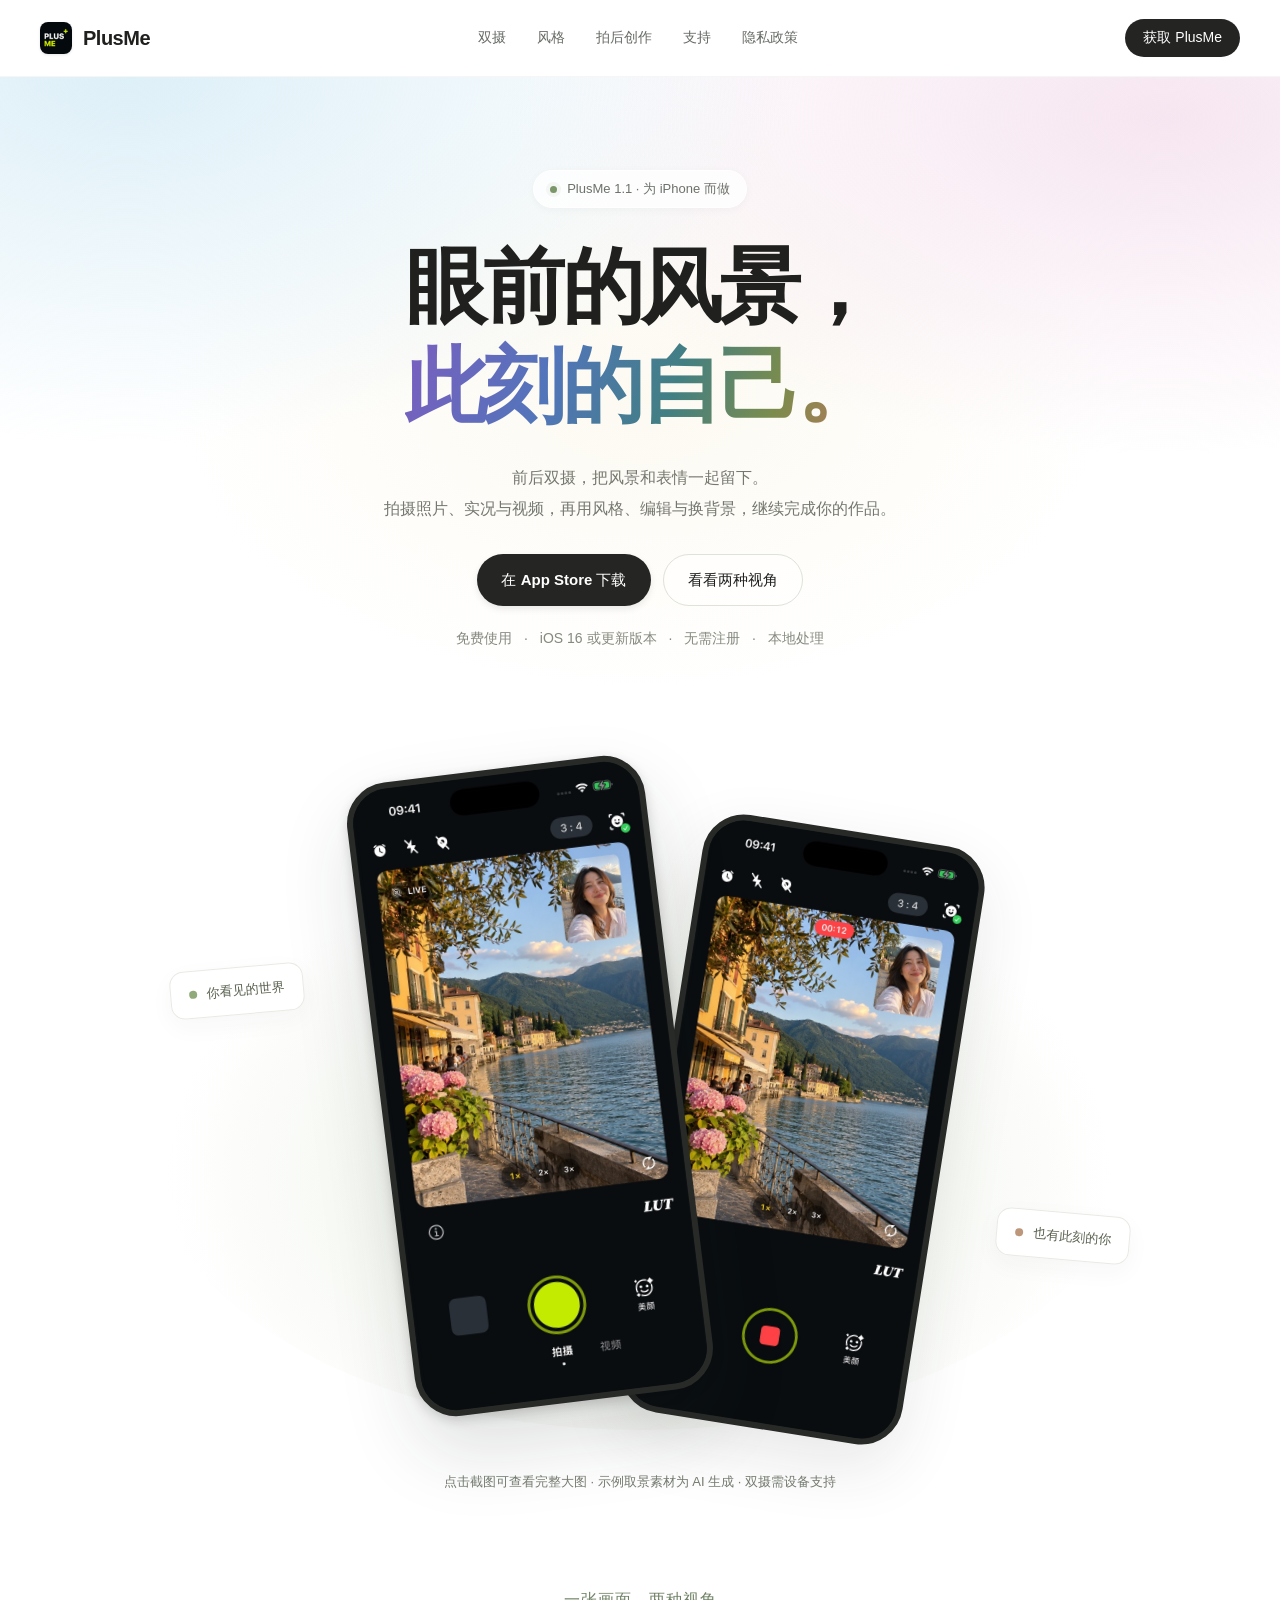
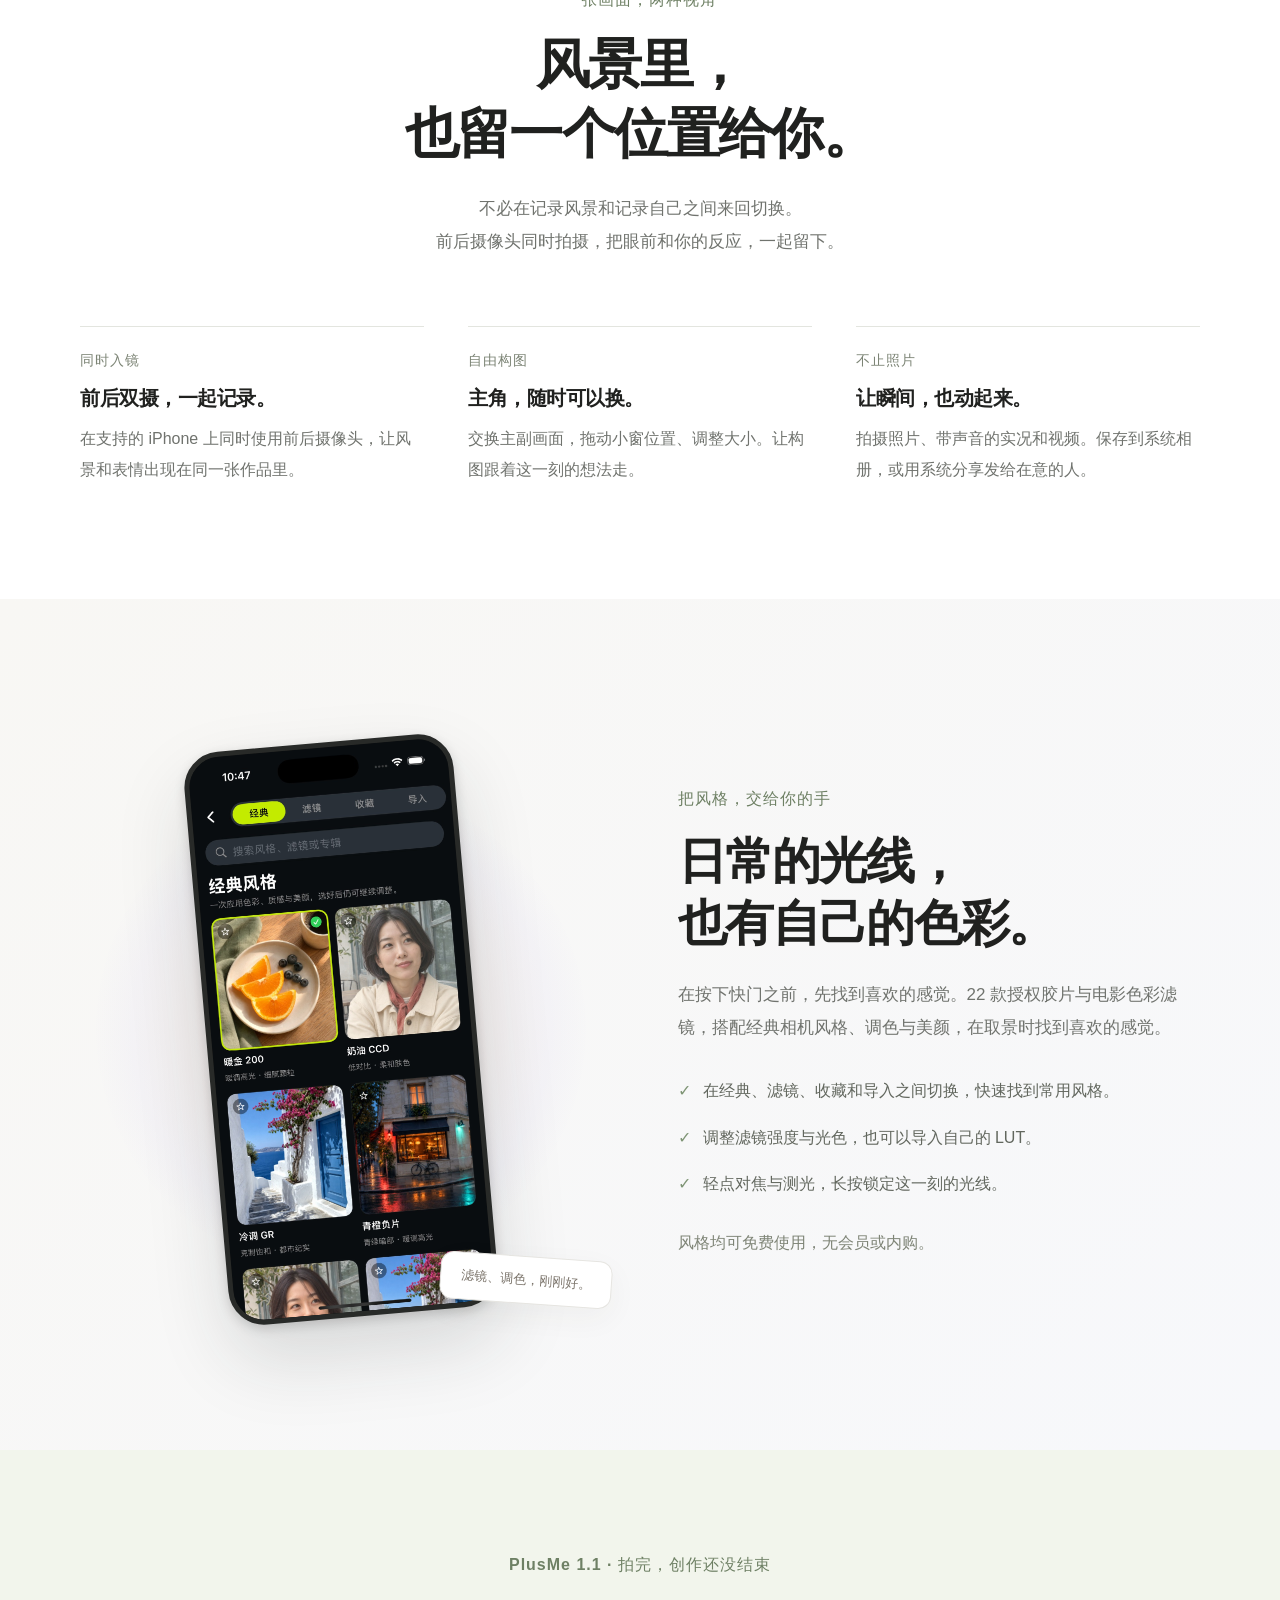
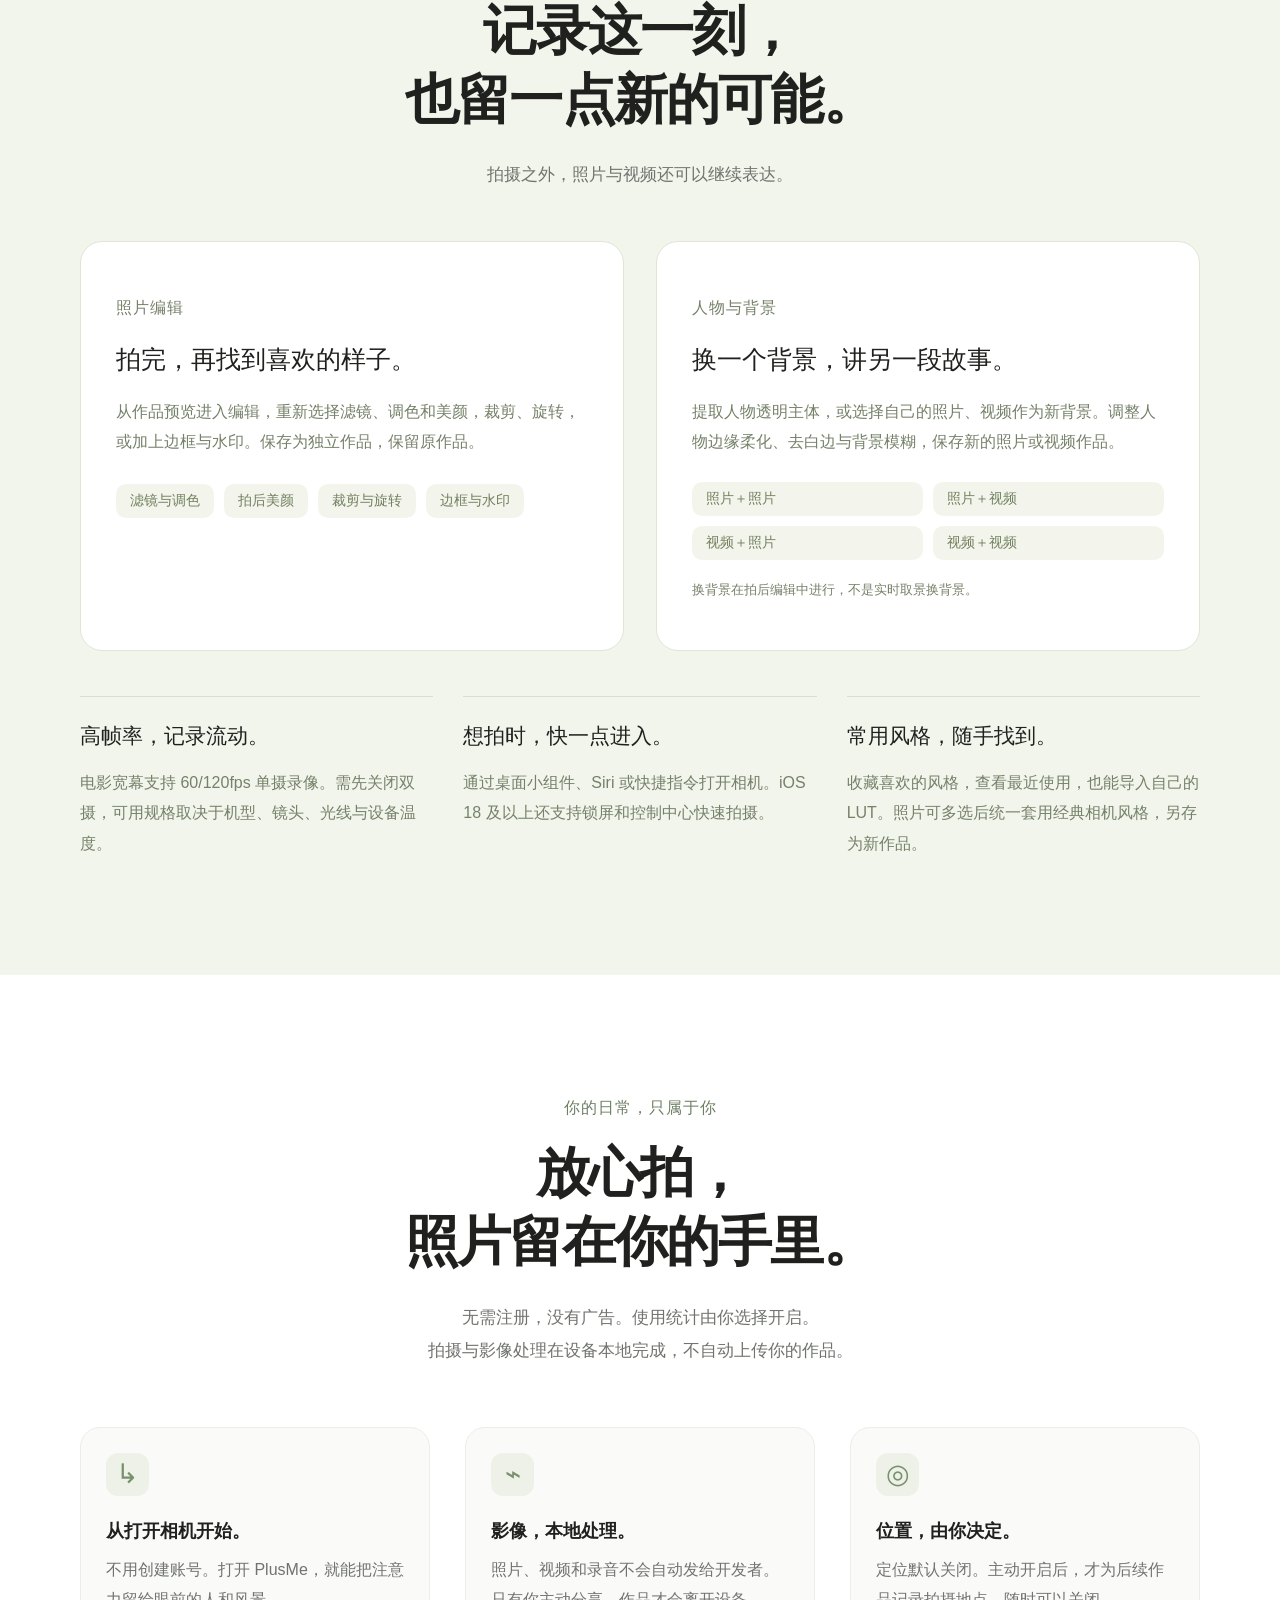
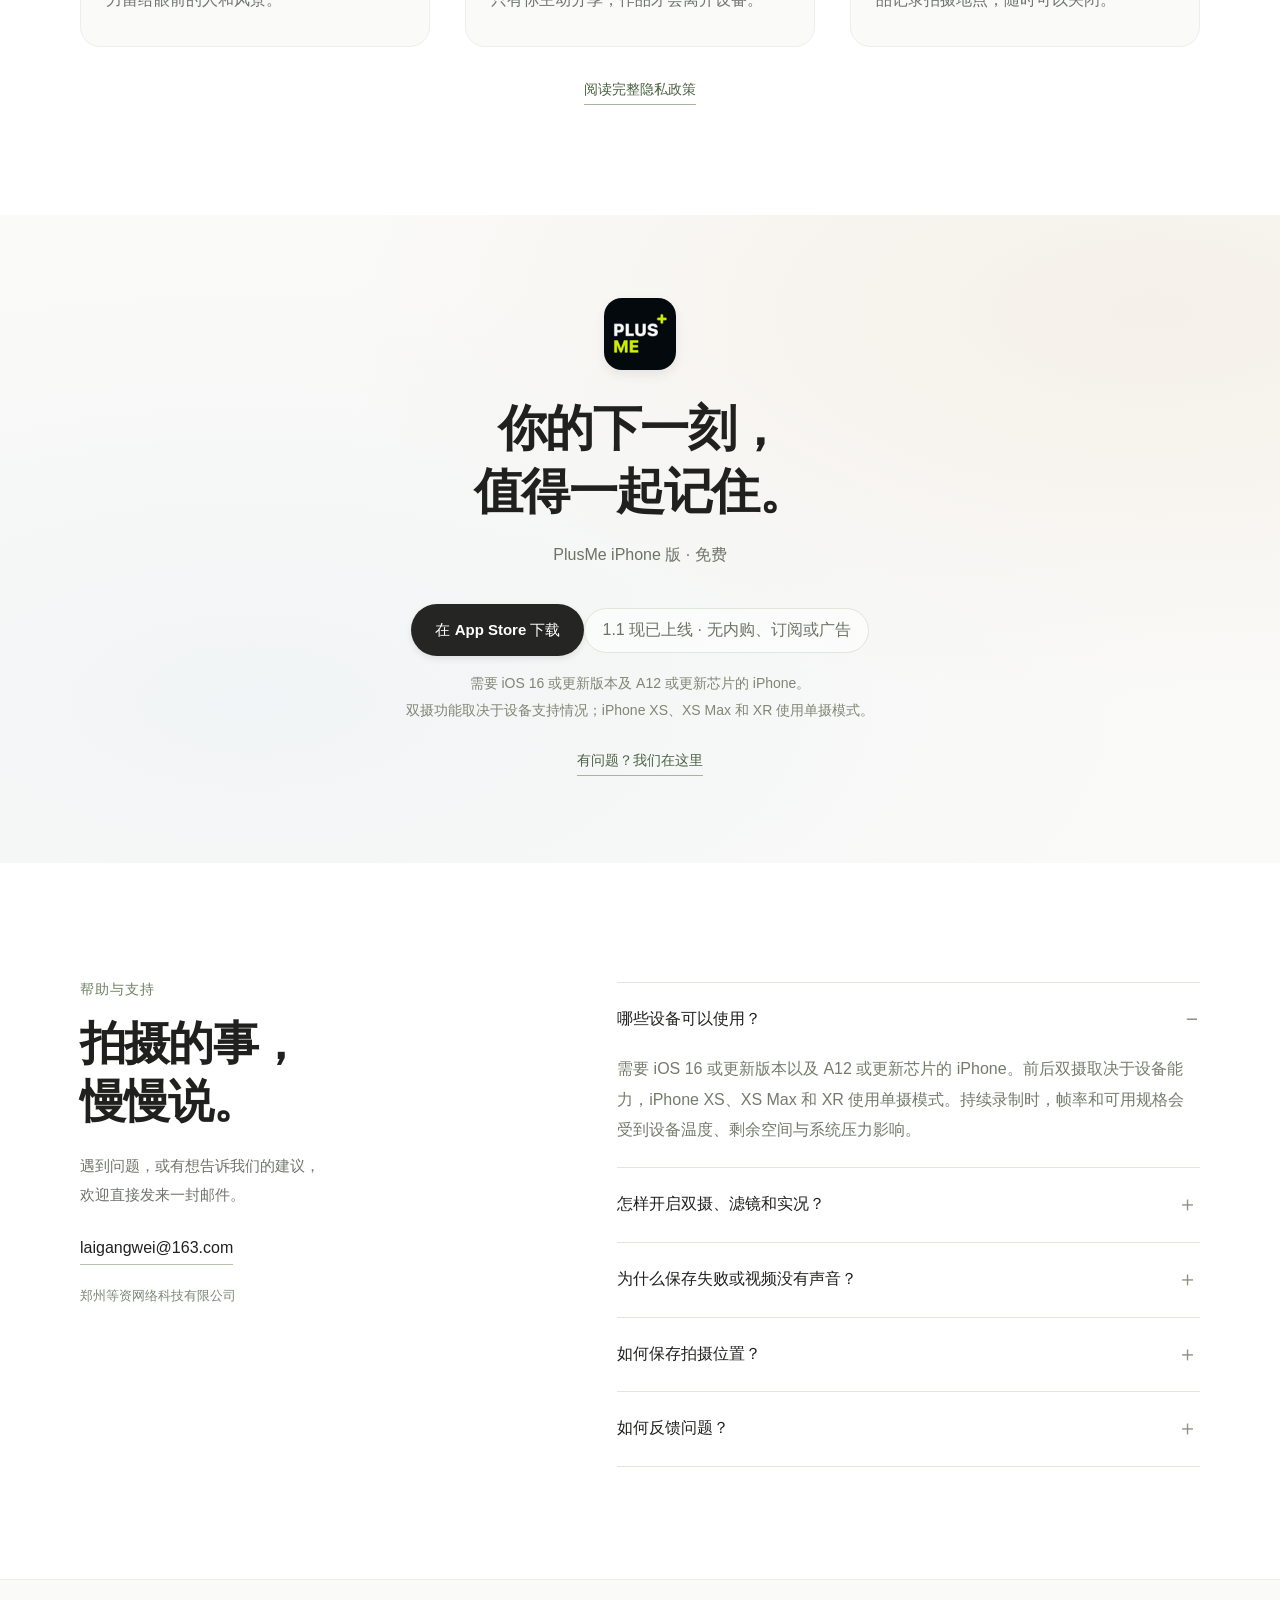
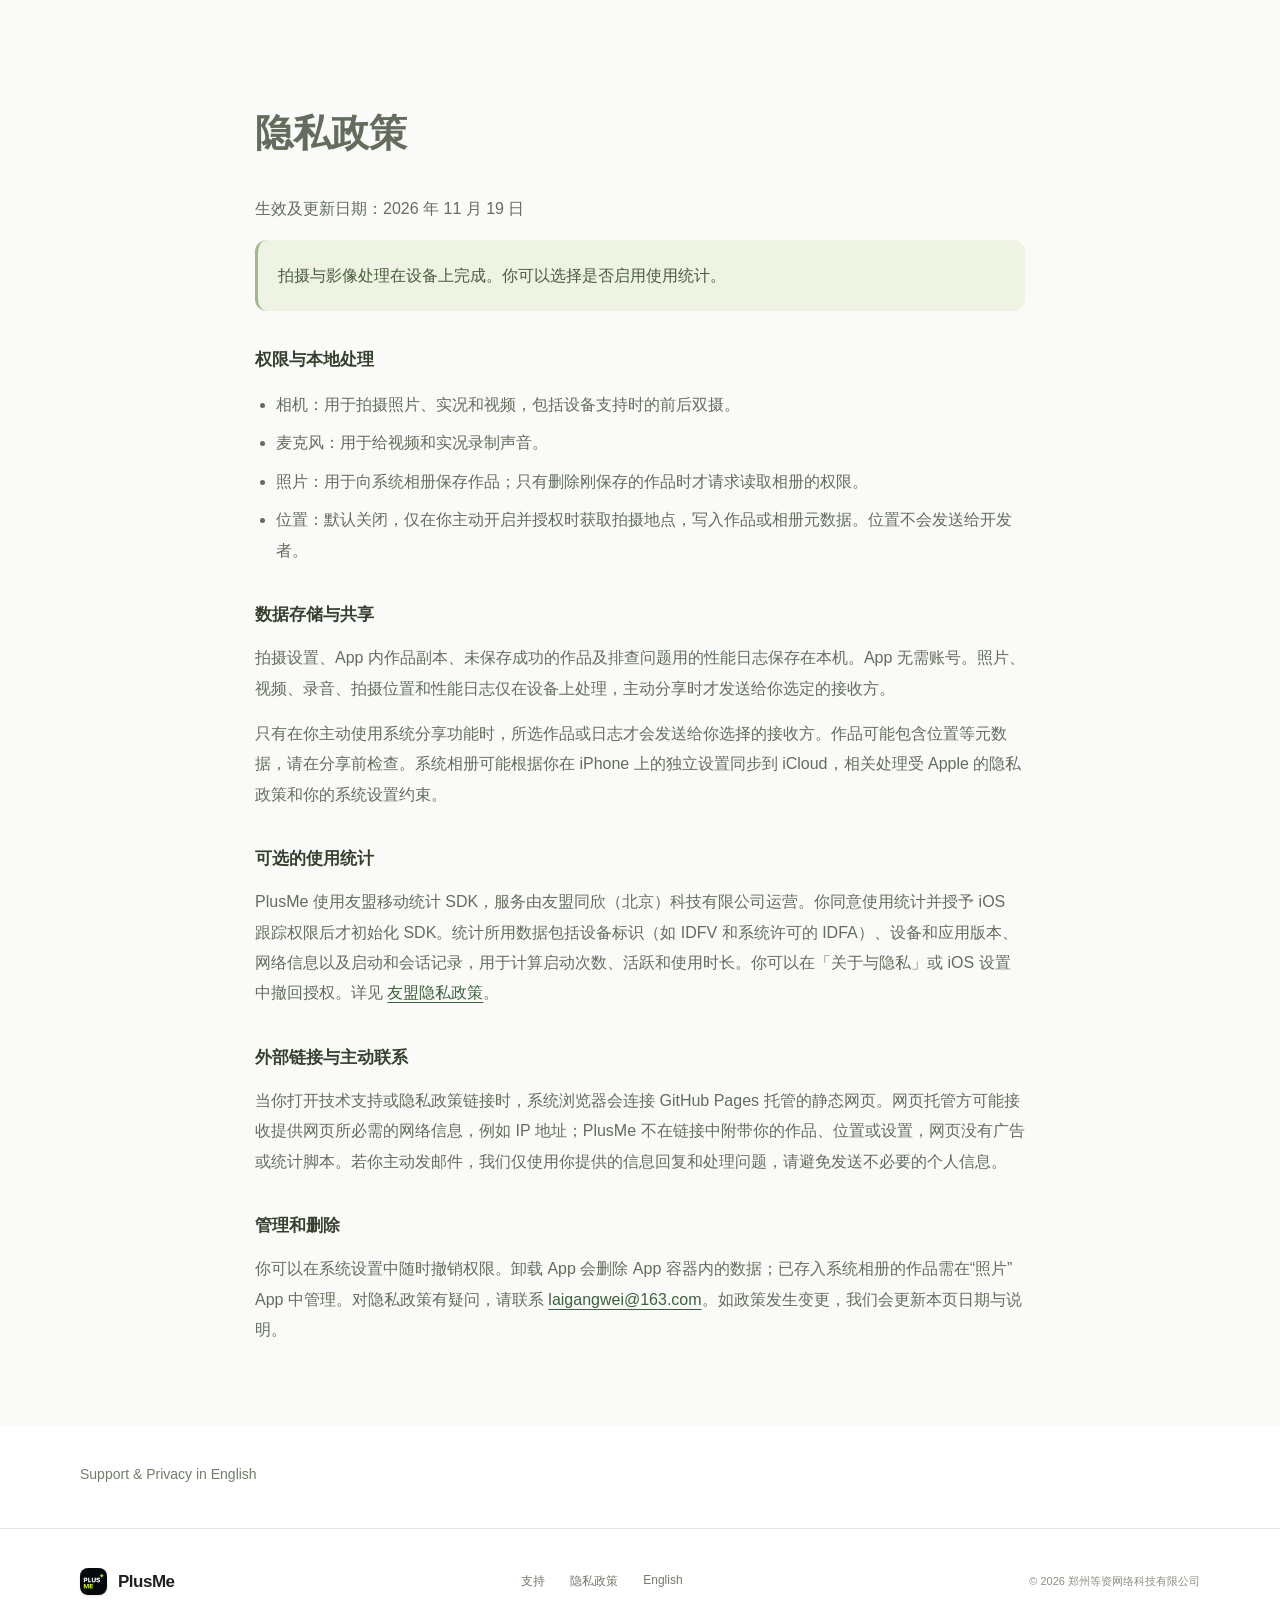
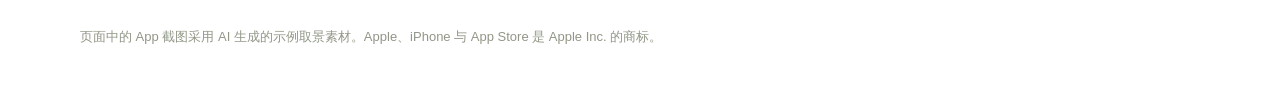
==== commit e9f0f5bc: "恢复 PlusMe 浅色官网并补齐 1.1 功能与下载入口" ====
--- a/plusme/index.html
+++ b/plusme/index.html
@@ -1,9 +1,85 @@
 <!doctype html>
-<html lang="zh-Hans"><head><meta charset="utf-8"><meta name="viewport" content="width=device-width,initial-scale=1"><title>PlusMe · 技术支持与隐私政策</title><meta name="description" content="PlusMe 双摄相机的技术支持、常见问题与隐私政策。"><style>
-:root{color-scheme:dark;--accent:#d9ff63}*{box-sizing:border-box}body{margin:0;background:#111410;color:#eef1e9;font:17px/1.85 -apple-system,BlinkMacSystemFont,"PingFang SC",sans-serif}main{max-width:820px;margin:auto;padding:64px 24px 90px}a{color:var(--accent);text-underline-offset:4px}nav{display:flex;gap:24px;flex-wrap:wrap;margin:24px 0 52px}h1{font-size:56px;line-height:1.1;letter-spacing:-2px;margin:0}h2{font-size:27px;margin-top:52px}h3{font-size:19px;margin-top:30px}p,li{color:#c3cabf}ul{padding-left:22px}.tag{color:var(--accent);font-size:14px;letter-spacing:2px}.intro{font-size:23px;color:#eef1e9}.note{padding:20px 24px;border-left:3px solid var(--accent);background:#1b2017}footer{margin-top:60px;padding-top:24px;border-top:1px solid #35402e;font-size:14px}section{scroll-margin-top:24px}@media(max-width:520px){main{padding-top:40px}h1{font-size:46px}}
-</style></head><body><main>
-<p class="tag">PLUSME · iPHONE CAMERA</p><h1>PlusMe</h1><p class="intro">眼前的风景，此刻的自己。一起入镜。</p><p>前后双摄拍照、实况与视频，配合滤镜、调色与基础美颜，在 iPhone 上记录日常。无需注册，免费使用。</p><nav><a href="#support">帮助与支持</a><a href="#privacy">隐私政策</a><a href="#english">English</a></nav>
-<section id="support"><h2>帮助与支持</h2><p>开发者：郑州登子网络科技有限公司<br>联系邮箱：<a href="mailto:laigangwei@163.com">laigangwei@163.com</a></p><h3>哪些设备可以使用？</h3><p>需要 iOS 16 或更新版本以及 A12 或更新芯片的 iPhone。前后双摄取决于设备能力，iPhone XS、XS Max 和 XR 使用单摄模式。持续录制时，帧率和可用规格会受到设备温度、剩余空间与系统压力影响。</p><h3>怎样开启双摄、滤镜和实况？</h3><p>在相机顶栏切换双摄；点击取景画面的小窗按钮交换主副画面，拖动小窗调整位置。点击 LUT 打开滤镜、调色和基础美颜；在底部切换照片或视频；在照片模式下，点击取景画面左上角的 LIVE 开启或关闭实况。</p><h3>为什么保存失败或视频没有声音？</h3><p>请在“设置 → App → PlusMe”中检查相机、麦克风和照片权限，并确认设备有足够存储空间。未允许麦克风时视频没有声音；无法存入相册的作品会保留在 App 中，可稍后重试。请先保存重要作品，再卸载 App。</p><h3>如何保存拍摄位置？</h3><p>定位默认关闭。点击顶栏定位图标开启并授权后，后续作品可带拍摄地点。你可以随时关闭或在系统设置中撤销权限。分享原始作品时，位置元数据也可能一并分享。</p><h3>如何反馈问题？</h3><p>请通过上述邮箱提供机型、iOS 版本、App 版本和重现步骤。不要发送不希望披露的照片、视频或位置信息。性能日志不会自动上传，仅在你主动分享时发送给你选择的接收方。</p></section>
-<section id="privacy"><h2>隐私政策</h2><p>生效及更新日期：2026 年 11 月 19 日</p><div class="note">拍摄与影像处理在设备上完成。你可以选择是否启用使用统计。</div><h3>权限与本地处理</h3><ul><li>相机：用于拍摄照片、实况和视频，包括设备支持时的前后双摄。</li><li>麦克风：用于给视频和实况录制声音。</li><li>照片：用于向系统相册保存作品；只有删除刚保存的作品时才请求读取相册的权限。</li><li>位置：默认关闭，仅在你主动开启并授权时获取拍摄地点，写入作品或相册元数据。位置不会发送给开发者。</li></ul><h3>数据存储与共享</h3><p>拍摄设置、App 内作品副本、未保存成功的作品及排查问题用的性能日志保存在本机。App 无需账号。照片、视频、录音、拍摄位置和性能日志仅在设备上处理，主动分享时才发送给你选定的接收方。</p><p>只有在你主动使用系统分享功能时，所选作品或日志才会发送给你选择的接收方。作品可能包含位置等元数据，请在分享前检查。系统相册可能根据你在 iPhone 上的独立设置同步到 iCloud，相关处理受 Apple 的隐私政策和你的系统设置约束。</p><h3>可选的使用统计</h3><p>PlusMe 使用友盟移动统计 SDK，服务由友盟同欣（北京）科技有限公司运营。你同意使用统计并授予 iOS 跟踪权限后才初始化 SDK。统计所用数据包括设备标识（如 IDFV 和系统许可的 IDFA）、设备和应用版本、网络信息以及启动和会话记录，用于计算启动次数、活跃和使用时长。你可以在「关于与隐私」或 iOS 设置中撤回授权。详见 <a href="https://www.umeng.com/page/policy">友盟隐私政策</a>。</p><h3>外部链接与主动联系</h3><p>当你打开技术支持或隐私政策链接时，系统浏览器会连接 GitHub Pages 托管的静态网页。网页托管方可能接收提供网页所必需的网络信息，例如 IP 地址；PlusMe 不在链接中附带你的作品、位置或设置，网页没有广告或统计脚本。若你主动发邮件，我们仅使用你提供的信息回复和处理问题，请避免发送不必要的个人信息。</p><h3>管理和删除</h3><p>你可以在系统设置中随时撤销权限。卸载 App 会删除 App 容器内的数据；已存入系统相册的作品需在“照片”App 中管理。对隐私政策有疑问，请联系 <a href="mailto:laigangwei@163.com">laigangwei@163.com</a>。如政策发生变更，我们会更新本页日期与说明。</p></section>
-<section id="english" lang="en"><h2>Support & Privacy</h2><p>PlusMe is a free iPhone camera for photos, Live Photos and video, with front/rear dual capture on supported devices. Requires iOS 16 or later and an A12 or newer chip. iPhone XS, XS Max and XR use single-camera mode. Contact <a href="mailto:laigangwei@163.com">laigangwei@163.com</a> for help.</p><h3>Privacy policy · 19 November 2026</h3><p>Photos, video, audio, settings, optional capture location and diagnostic logs are processed or stored on your device. Usage statistics are optional. PlusMe requires no account and displays no advertisements. Camera, microphone and photo-library permissions support capture, recording and saving; photo-library reading is requested only to delete recently saved captures. Location is off by default and is requested only when you enable geotagging.</p><p>Capture data and diagnostic logs stay on your device until you initiate sharing using system controls. Shared media may contain location metadata. Your own iCloud Photos settings may sync saved media through Apple. Opening support or privacy links connects your browser to a static GitHub Pages website; the hosting provider may receive the network information needed to serve it. The app does not attach your media, location or settings to these links. This page has no analytics scripts. Information you voluntarily send by email is used to respond to your request.</p><p>Optional usage statistics use the Umeng Mobile Analytics SDK, operated by Umeng Tongxin (Beijing) Technology Co., Ltd. The SDK starts after you opt in and grant iOS tracking permission. Device identifiers (such as IDFV and system-authorized IDFA), device and app versions, network information, launches and session records are processed to measure launches, active use and usage time. You can withdraw consent in About &amp; Privacy or in iOS Settings. See the <a href="https://www.umeng.com/page/policy">Umeng Privacy Policy</a>.</p><p>Permissions can be revoked in iOS Settings. Uninstalling removes data inside the app; saved photo-library media must be managed separately. Developer: Zhengzhou Dengzi Network Technology Co., Ltd. Privacy questions: <a href="mailto:laigangwei@163.com">laigangwei@163.com</a>.</p></section><footer>© 2026 郑州登子网络科技有限公司 · PlusMe</footer>
-</main></body></html>
+<html lang="zh-Hans">
+<head>
+  <meta charset="utf-8">
+  <meta name="viewport" content="width=device-width, initial-scale=1">
+  <meta name="theme-color" content="#fafaf7">
+  <meta name="description" content="PlusMe 1.1：iPhone 前后双摄、实况、视频、22 款授权滤镜、拍后编辑与人物换背景。免费使用，无需注册，影像本机处理。">
+  <meta property="og:title" content="PlusMe · 眼前的风景，此刻的自己。">
+  <meta property="og:description" content="前后双摄，让两个视角一起入镜。照片、实况与视频，在 iPhone 上轻松记录。">
+  <meta property="og:type" content="website">
+  <title>PlusMe · 眼前的风景，此刻的自己。</title>
+  <link rel="icon" href="assets/icon.png" type="image/png">
+  <link rel="stylesheet" href="style.css?v=20261120-1.1">
+</head>
+<body>
+<a class="skip-link" href="#main">跳到正文</a>
+<header class="site-header">
+  <div class="header-inner">
+    <a class="brand" href="#main" aria-label="PlusMe 首页"><img src="assets/icon.png" alt="" width="32" height="32"><span>PlusMe</span></a>
+    <nav class="main-nav" aria-label="页面导航"><a class="nav-feature" href="#capture">双摄</a><a class="nav-feature" href="#filters">风格</a><a class="nav-feature" href="#creative">拍后创作</a><a href="#support">支持</a><a href="#privacy">隐私政策</a></nav>
+    <a class="header-action" href="https://apps.apple.com/app/id6832995599">获取 PlusMe</a>
+  </div>
+</header>
+<main id="main">
+  <section class="hero" aria-labelledby="hero-title">
+    <div class="hero-glow" aria-hidden="true"></div>
+    <div class="hero-content wrap">
+      <p class="eyebrow-pill"><span class="status-dot" aria-hidden="true"></span> PlusMe 1.1 · 为 iPhone 而做</p>
+      <h1 id="hero-title">眼前的风景，<br><span class="gradient-text">此刻的自己。</span></h1>
+      <p class="hero-description">前后双摄，把风景和表情一起留下。<br class="desktop-break">拍摄照片、实况与视频，再用风格、编辑与换背景，继续完成你的作品。</p>
+      <div class="hero-actions"><a class="button button-dark" href="https://apps.apple.com/app/id6832995599">在 App Store 下载</a><a class="button button-light" href="#capture">看看两种视角 </a></div>
+      <p class="hero-meta">免费使用 <span>·</span> iOS 16 或更新版本 <span>·</span> 无需注册 <span>·</span> 本地处理</p>
+    </div>
+  </section>
+
+  <section class="capture-section wrap" id="capture" aria-labelledby="capture-title">
+    <div class="capture-stage">
+      <div class="stage-orbit" aria-hidden="true"></div>
+      <div class="stage-label label-left"><span class="label-dot"></span>你看见的世界</div>
+      <figure class="phone phone-back"><a href="assets/video.jpg" target="_blank" rel="noopener noreferrer" aria-label="查看完整 App 截图"><img src="assets/video.jpg" alt="PlusMe 视频模式，前后两个视角一起录制，画面顶部显示录制时间。" width="598" height="1300" decoding="async"></a><figcaption class="sr-only">视频录制界面</figcaption></figure>
+      <figure class="phone phone-front"><a href="assets/camera.jpg" target="_blank" rel="noopener noreferrer" aria-label="查看完整 App 截图"><img src="assets/camera.jpg" alt="PlusMe 照片模式，湖边风景作为主画面，自拍人像显示在右上角小窗。" width="598" height="1300" fetchpriority="high"></a><figcaption class="sr-only">双摄拍照界面</figcaption></figure>
+      <div class="stage-label label-right"><span class="label-dot warm"></span>也有此刻的你</div>
+    </div>
+    <p class="image-note">点击截图可查看完整大图 · 示例取景素材为 AI 生成 · 双摄需设备支持</p>
+    <div class="section-intro centered">
+      <p class="eyebrow">一张画面，两种视角</p>
+      <h2 id="capture-title">风景里，<br>也留一个位置给你。</h2>
+      <p>不必在记录风景和记录自己之间来回切换。<br>前后摄像头同时拍摄，把眼前和你的反应，一起留下。</p>
+    </div>
+    <div class="feature-notes">
+      <article><span class="feature-number">同时入镜</span><h3>前后双摄，一起记录。</h3><p>在支持的 iPhone 上同时使用前后摄像头，让风景和表情出现在同一张作品里。</p></article>
+      <article><span class="feature-number">自由构图</span><h3>主角，随时可以换。</h3><p>交换主副画面，拖动小窗位置、调整大小。让构图跟着这一刻的想法走。</p></article>
+      <article><span class="feature-number">不止照片</span><h3>让瞬间，也动起来。</h3><p>拍摄照片、带声音的实况和视频。保存到系统相册，或用系统分享发给在意的人。</p></article>
+    </div>
+  </section>
+
+  <section class="filter-section" id="filters" aria-labelledby="filter-title">
+    <div class="split-section wrap">
+      <div class="filter-visual"><div class="filter-halo" aria-hidden="true"></div><figure class="phone filter-phone"><a href="assets/styles-library.jpg" target="_blank" rel="noopener noreferrer" aria-label="查看完整 App 截图"><img src="assets/styles-library.jpg" alt="PlusMe 实际风格库，包含经典、滤镜、收藏、导入及独立风格预览。" width="598" height="1300" loading="lazy" decoding="async"></a></figure><span class="visual-caption">滤镜、调色，刚刚好。</span></div>
+      <div class="section-intro filter-copy"><p class="eyebrow">把风格，交给你的手</p><h2 id="filter-title">日常的光线，<br>也有自己的色彩。</h2><p>在按下快门之前，先找到喜欢的感觉。22 款授权胶片与电影色彩滤镜，搭配经典相机风格、调色与美颜，在取景时找到喜欢的感觉。</p><ul class="check-list"><li>在经典、滤镜、收藏和导入之间切换，快速找到常用风格。</li><li>调整滤镜强度与光色，也可以导入自己的 LUT。</li><li>轻点对焦与测光，长按锁定这一刻的光线。</li></ul><p class="quiet-note">风格均可免费使用，无会员或内购。</p></div>
+    </div>
+  </section>
+
+<section class="creative-section" id="creative"><div class="wrap"><div class="section-intro centered"><p class="eyebrow">PlusMe 1.1 · 拍完，创作还没结束</p><h2>记录这一刻，<br>也留一点新的可能。</h2><p>拍摄之外，照片与视频还可以继续表达。</p></div><div class="creative-grid"><article><p class="creative-kicker">照片编辑</p><h3>拍完，再找到喜欢的样子。</h3><p>从作品预览进入编辑，重新选择滤镜、调色和美颜，裁剪、旋转，或加上边框与水印。保存为独立作品，保留原作品。</p><div class="task-tags"><span>滤镜与调色</span><span>拍后美颜</span><span>裁剪与旋转</span><span>边框与水印</span></div></article><article><p class="creative-kicker">人物与背景</p><h3>换一个背景，讲另一段故事。</h3><p>提取人物透明主体，或选择自己的照片、视频作为新背景。调整人物边缘柔化、去白边与背景模糊，保存新的照片或视频作品。</p><div class="background-matrix" aria-label="支持的前景与背景组合"><span>照片＋照片</span><span>照片＋视频</span><span>视频＋照片</span><span>视频＋视频</span></div><p class="creative-note">换背景在拍后编辑中进行，不是实时取景换背景。</p></article></div><div class="quick-features"><article><h3>高帧率，记录流动。</h3><p>电影宽幕支持 60/120fps 单摄录像。需先关闭双摄，可用规格取决于机型、镜头、光线与设备温度。</p></article><article><h3>想拍时，快一点进入。</h3><p>通过桌面小组件、Siri 或快捷指令打开相机。iOS 18 及以上还支持锁屏和控制中心快速拍摄。</p></article><article><h3>常用风格，随手找到。</h3><p>收藏喜欢的风格，查看最近使用，也能导入自己的 LUT。照片可多选后统一套用经典相机风格，另存为新作品。</p></article></div></div></section>
+  <section class="privacy-promise wrap" aria-labelledby="promise-title"><div class="section-intro centered"><p class="eyebrow">你的日常，只属于你</p><h2 id="promise-title">放心拍，<br>照片留在你的手里。</h2><p>无需注册，没有广告。使用统计由你选择开启。<br>拍摄与影像处理在设备本地完成，不自动上传你的作品。</p></div><div class="promise-grid"><article><span class="promise-icon" aria-hidden="true">↳</span><h3>从打开相机开始。</h3><p>不用创建账号。打开 PlusMe，就能把注意力留给眼前的人和风景。</p></article><article><span class="promise-icon" aria-hidden="true">⌁</span><h3>影像，本地处理。</h3><p>照片、视频和录音不会自动发给开发者。只有你主动分享，作品才会离开设备。</p></article><article><span class="promise-icon" aria-hidden="true">◎</span><h3>位置，由你决定。</h3><p>定位默认关闭。主动开启后，才为后续作品记录拍摄地点，随时可以关闭。</p></article></div><a class="text-link" href="#privacy">阅读完整隐私政策 </a></section>
+
+  <section class="availability" id="availability"><div class="wrap centered"><img class="app-icon-large" src="assets/icon.png" alt="PlusMe 图标" width="72" height="72" loading="lazy"><h2>你的下一刻，<br>值得一起记住。</h2><p>PlusMe iPhone 版 · 免费</p><a class="button button-dark" href="https://apps.apple.com/app/id6832995599">在 App Store 下载</a><p class="release-label">1.1 现已上线 · 无内购、订阅或广告</p><p class="compatibility">需要 iOS 16 或更新版本及 A12 或更新芯片的 iPhone。<br>双摄功能取决于设备支持情况；iPhone XS、XS Max 和 XR 使用单摄模式。</p><a class="text-link" href="#support">有问题？我们在这里 </a></div></section>
+
+  <section class="support-section wrap" id="support" aria-labelledby="support-title"><div class="support-heading"><p class="eyebrow">帮助与支持</p><h2 id="support-title">拍摄的事，<br>慢慢说。</h2><p>遇到问题，或有想告诉我们的建议，<br>欢迎直接发来一封邮件。</p><a class="contact-link" href="mailto:laigangwei@163.com">laigangwei@163.com </a><p class="company-note">郑州等资网络科技有限公司</p></div><div class="faq-list"><details class="faq-item" open><summary>哪些设备可以使用？</summary><div class="faq-answer"><p>需要 iOS 16 或更新版本以及 A12 或更新芯片的 iPhone。前后双摄取决于设备能力，iPhone XS、XS Max 和 XR 使用单摄模式。持续录制时，帧率和可用规格会受到设备温度、剩余空间与系统压力影响。</p></div></details>
+<details class="faq-item"><summary>怎样开启双摄、滤镜和实况？</summary><div class="faq-answer"><p>在相机顶栏切换双摄；点击取景画面的小窗按钮交换主副画面，拖动小窗调整位置。点击风格入口打开经典相机、滤镜、收藏或导入；也可继续调色和美颜；在底部切换照片或视频；在照片模式下，点击取景画面左上角的 LIVE 开启或关闭实况。</p></div></details>
+<details class="faq-item"><summary>为什么保存失败或视频没有声音？</summary><div class="faq-answer"><p>请在“设置 → App → PlusMe”中检查相机、麦克风和照片权限，并确认设备有足够存储空间。未允许麦克风时视频没有声音；无法存入相册的作品会保留在 App 中，可稍后重试。请先保存重要作品，再卸载 App。</p></div></details>
+<details class="faq-item"><summary>如何保存拍摄位置？</summary><div class="faq-answer"><p>定位默认关闭。点击顶栏定位图标开启并授权后，后续作品可带拍摄地点。你可以随时关闭或在系统设置中撤销权限。分享原始作品时，位置元数据也可能一并分享。</p></div></details>
+<details class="faq-item"><summary>如何反馈问题？</summary><div class="faq-answer"><p>请通过上述邮箱提供机型、iOS 版本、App 版本和重现步骤。不要发送不希望披露的照片、视频或位置信息。性能日志不会自动上传，仅在你主动分享时发送给你选择的接收方。</p></div></details></div></section>
+
+  <section class="policy-section" id="privacy"><div class="policy-wrap"><article class="policy-copy"><h2>隐私政策</h2><p>生效及更新日期：2026 年 11 月 19 日</p><div class="note">拍摄与影像处理在设备上完成。你可以选择是否启用使用统计。</div><h3>权限与本地处理</h3><ul><li>相机：用于拍摄照片、实况和视频，包括设备支持时的前后双摄。</li><li>麦克风：用于给视频和实况录制声音。</li><li>照片：用于向系统相册保存作品；只有删除刚保存的作品时才请求读取相册的权限。</li><li>位置：默认关闭，仅在你主动开启并授权时获取拍摄地点，写入作品或相册元数据。位置不会发送给开发者。</li></ul><h3>数据存储与共享</h3><p>拍摄设置、App 内作品副本、未保存成功的作品及排查问题用的性能日志保存在本机。App 无需账号。照片、视频、录音、拍摄位置和性能日志仅在设备上处理，主动分享时才发送给你选定的接收方。</p><p>只有在你主动使用系统分享功能时，所选作品或日志才会发送给你选择的接收方。作品可能包含位置等元数据，请在分享前检查。系统相册可能根据你在 iPhone 上的独立设置同步到 iCloud，相关处理受 Apple 的隐私政策和你的系统设置约束。</p><h3>可选的使用统计</h3><p>PlusMe 使用友盟移动统计 SDK，服务由友盟同欣（北京）科技有限公司运营。你同意使用统计并授予 iOS 跟踪权限后才初始化 SDK。统计所用数据包括设备标识（如 IDFV 和系统许可的 IDFA）、设备和应用版本、网络信息以及启动和会话记录，用于计算启动次数、活跃和使用时长。你可以在「关于与隐私」或 iOS 设置中撤回授权。详见 <a href="https://www.umeng.com/page/policy">友盟隐私政策</a>。</p><h3>外部链接与主动联系</h3><p>当你打开技术支持或隐私政策链接时，系统浏览器会连接 GitHub Pages 托管的静态网页。网页托管方可能接收提供网页所必需的网络信息，例如 IP 地址；PlusMe 不在链接中附带你的作品、位置或设置，网页没有广告或统计脚本。若你主动发邮件，我们仅使用你提供的信息回复和处理问题，请避免发送不必要的个人信息。</p><h3>管理和删除</h3><p>你可以在系统设置中随时撤销权限。卸载 App 会删除 App 容器内的数据；已存入系统相册的作品需在“照片”App 中管理。对隐私政策有疑问，请联系 <a href="mailto:laigangwei@163.com">laigangwei@163.com</a>。如政策发生变更，我们会更新本页日期与说明。</p></article></div></section>
+  <section class="english-section wrap" id="english" lang="en"><details id="english-details"><summary>Support & Privacy in English</summary><div class="english-copy"><h2>Support & Privacy</h2><p>PlusMe is a free iPhone camera for photos, Live Photos and video, with front/rear dual capture on supported devices. Requires iOS 16 or later and an A12 or newer chip. iPhone XS, XS Max and XR use single-camera mode. Contact <a href="mailto:laigangwei@163.com">laigangwei@163.com</a> for help.</p><h3>Privacy policy · 19 November 2026</h3><p>Photos, video, audio, settings, optional capture location and diagnostic logs are processed or stored on your device. Usage statistics are optional. PlusMe requires no account and displays no advertisements. Camera, microphone and photo-library permissions support capture, recording and saving; photo-library reading is requested only to delete recently saved captures. Location is off by default and is requested only when you enable geotagging.</p><p>Capture data and diagnostic logs stay on your device until you initiate sharing using system controls. Shared media may contain location metadata. Your own iCloud Photos settings may sync saved media through Apple. Opening support or privacy links connects your browser to a static GitHub Pages website; the hosting provider may receive the network information needed to serve it. The app does not attach your media, location or settings to these links. This page has no analytics scripts. Information you voluntarily send by email is used to respond to your request.</p><p>Optional usage statistics use the Umeng Mobile Analytics SDK, operated by Umeng Tongxin (Beijing) Technology Co., Ltd. The SDK starts after you opt in and grant iOS tracking permission. Device identifiers (such as IDFV and system-authorized IDFA), device and app versions, network information, launches and session records are processed to measure launches, active use and usage time. You can withdraw consent in About &amp; Privacy or in iOS Settings. See the <a href="https://www.umeng.com/page/policy">Umeng Privacy Policy</a>.</p><p>Permissions can be revoked in iOS Settings. Uninstalling removes data inside the app; saved photo-library media must be managed separately. Developer: Zhengzhou Dengzi Network Technology Co., Ltd. Privacy questions: <a href="mailto:laigangwei@163.com">laigangwei@163.com</a>.</p></div></details></section>
+</main>
+<footer class="site-footer"><div class="footer-inner wrap"><a class="brand" href="#main"><img src="assets/icon.png" alt="" width="27" height="27"><span>PlusMe</span></a><nav aria-label="页脚"><a href="#support">支持</a><a href="#privacy">隐私政策</a><a href="#english" lang="en">English</a></nav><p>© 2026 郑州等资网络科技有限公司</p></div><p class="footer-note wrap">页面中的 App 截图采用 AI 生成的示例取景素材。Apple、iPhone 与 App Store 是 Apple Inc. 的商标。</p></footer>
+<script>
+function revealEnglish(){if(location.hash==='#english')document.getElementById('english-details').open=true;}
+revealEnglish();window.addEventListener('hashchange',revealEnglish);
+document.querySelectorAll('a[href="#english"]').forEach(function(link){link.addEventListener('click',function(){document.getElementById('english-details').open=true;});});
+</script>
+</body>
+</html>
--- a/plusme/style.css
+++ b/plusme/style.css
@@ -0,0 +1,17 @@
+:root{color-scheme:light;--ink:#20211f;--muted:#70736e;--line:#e3e5df;--paper:#fafaf7;--green:#4d7051;--radius:28px;font-family:-apple-system,BlinkMacSystemFont,"SF Pro Display","PingFang SC","Helvetica Neue",sans-serif}
+*{box-sizing:border-box}html{scroll-behavior:auto;scroll-padding-top:95px}body{margin:0;color:var(--ink);background:#fff;-webkit-font-smoothing:antialiased}a{color:inherit;text-decoration:none}img{max-width:100%;display:block}figure{margin:0}button,a,summary{-webkit-tap-highlight-color:transparent}a:focus-visible,summary:focus-visible{outline:3px solid #6b62b9;outline-offset:6px;border-radius:5px}.wrap{width:min(1120px,calc(100% - 64px));margin-inline:auto}.sr-only{position:absolute;width:1px;height:1px;overflow:hidden;clip:rect(0,0,0,0);white-space:nowrap}.skip-link{position:fixed;left:20px;top:-80px;z-index:20;background:#fff;padding:12px;border:1px solid var(--line);border-radius:9px}.skip-link:focus{top:15px}
+.site-header{position:sticky;top:0;z-index:10;background:rgba(255,255,255,.79);backdrop-filter:blur(20px);-webkit-backdrop-filter:blur(20px);border-bottom:1px solid rgba(45,50,40,.045)}.header-inner{height:76px;width:min(1300px,calc(100% - 80px));margin:auto;display:flex;align-items:center;justify-content:space-between;gap:24px}.brand{display:inline-flex;align-items:center;gap:11px;font-size:20px;font-weight:680;letter-spacing:-.5px}.brand img{border-radius:8px;box-shadow:0 1px 3px #0000001a}.main-nav{display:flex;gap:31px;font-size:14px;color:#676b65}.main-nav a:hover,.site-footer a:hover{color:#416649}.header-action{font-size:13px;padding:10px 18px;background:#242523;color:white;border-radius:30px;display:flex;gap:14px;align-items:center}.header-action:hover{background:#44483f}
+.hero{position:relative;isolation:isolate;overflow:hidden;padding:93px 0 62px;text-align:center}.hero-glow{position:absolute;z-index:-1;inset:-90px 0 0;background:radial-gradient(ellipse at 10% 12%,#cce7f4a8,transparent 41%),radial-gradient(ellipse at 91% 18%,#f1d7e8a1,transparent 40%),radial-gradient(ellipse at 50% 56%,#faf6e89c,transparent 52%);pointer-events:none}.eyebrow-pill{display:inline-flex;align-items:center;gap:10px;margin:0 0 29px;padding:9px 16px;border:1px solid #fff;background:#ffffffc9;border-radius:40px;box-shadow:0 2px 8px #2636270a;font-size:13px;color:#6c7169}.status-dot{display:inline-block;flex:none;width:7px;height:7px;border-radius:50%;background:#7b9668;box-shadow:0 0 0 4px #7b966810}.hero h1{font-size:clamp(48px,6.5vw,82px);line-height:1.21;font-weight:760;letter-spacing:-3.5px;margin:0 0 28px}.gradient-text{background:linear-gradient(108deg,#7561bf 4%,#5275ba 31%,#427f83 57%,#7b8c4d 78%,#bd765a 100%);background-clip:text;-webkit-background-clip:text;color:transparent}.hero-description{font-size:18px;line-height:1.85;color:#75786f;margin:0 auto 30px;max-width:800px}.hero-actions{display:flex;align-items:center;justify-content:center;gap:12px;flex-wrap:wrap}.button{display:inline-flex;align-items:center;justify-content:center;gap:12px;min-height:52px;padding:14px 24px;border-radius:40px;font-size:15px;font-weight:560}.button-dark{color:#fff;background:#252623;box-shadow:0 3px 7px #00000016}.button-dark svg{width:18px;height:21px;fill:none;stroke:currentColor;stroke-width:1.4}.button-light{background:#ffffff7d;border:1px solid #dfe2d9;transition:background .2s,transform .2s}.button-light:hover{background:white;transform:translateY(-2px)}.hero-meta{font-size:12px;color:#85897e;margin:20px 0 0;line-height:1.8}.hero-meta span{margin:0 8px}
+.capture-section{padding-top:9px;padding-bottom:114px;scroll-margin-top:55px}.capture-stage{max-width:1000px;height:745px;margin:0 auto;position:relative;isolation:isolate}.stage-orbit{position:absolute;z-index:-1;inset:110px 0 5%;background:radial-gradient(ellipse at 50% 57%,#dfe8d4a6,transparent 67%);border-radius:50%}.phone{background:#111212;overflow:hidden;border:6px solid #282a28;border-radius:42px;box-shadow:0 35px 75px #242b2626,0 4px 12px #00000029;line-height:0}.phone img{width:100%;height:auto;border-radius:35px}.phone-front{width:300px;position:absolute;top:45px;left:calc(50% - 260px);transform:rotate(-7deg);z-index:2}.phone-back{width:285px;position:absolute;top:105px;left:calc(50% + 20px);transform:rotate(9deg);box-shadow:0 24px 65px #262d261c}.stage-label{position:absolute;display:flex;align-items:center;gap:10px;z-index:3;background:#ffffffed;padding:14px 18px;font-size:13px;border:1px solid #e8ebe3;border-radius:14px;box-shadow:0 8px 25px #27312b0a;color:#59614f}.label-left{left:3%;top:245px;transform:rotate(-5deg)}.label-right{right:1%;top:490px;transform:rotate(5deg)}.label-dot{width:8px;height:8px;border-radius:50%;background:#91aa79}.label-dot.warm{background:#bd977b}.image-note{font-size:11px;line-height:1.7;text-align:center;color:#767d71;margin:4px 0 91px}.section-intro h2,.support-heading h2{font-size:clamp(36px,4.3vw,54px);font-weight:710;line-height:1.28;letter-spacing:-1.8px;margin:15px 0 24px}.section-intro>p:not(.eyebrow):not(.quiet-note){font-size:17px;line-height:1.95;color:var(--muted);margin:0}.centered{text-align:center}.eyebrow{font-size:13px;font-weight:560;letter-spacing:1px;color:#6e8064;margin:0 0 12px}.feature-notes{display:grid;grid-template-columns:repeat(3,1fr);gap:44px;margin-top:68px}.feature-notes article{border-top:1px solid var(--line);padding-top:24px}.feature-number{font-size:11px;letter-spacing:1px;color:#7c8475}.feature-notes h3{font-size:20px;letter-spacing:-.5px;margin:15px 0 12px;font-weight:600}.feature-notes p,.promise-grid p{font-size:14px;line-height:1.95;color:var(--muted);margin:0}
+.filter-section{background:linear-gradient(135deg,#f8f7f4,#f7f8fb);padding:100px 0 91px;overflow:hidden}.split-section{display:grid;grid-template-columns:1fr 1fr;align-items:center;gap:75px}.filter-visual{position:relative;min-height:660px;display:flex;justify-content:center;align-items:center;isolation:isolate}.filter-halo{position:absolute;z-index:-1;width:490px;height:490px;border-radius:50%;background:radial-gradient(circle,#e7d4c178,#e7e3f340 60%,transparent 72%)}.filter-phone{width:270px;transform:rotate(-5deg);border-width:5px;border-radius:36px}.filter-phone img{border-radius:30px}.visual-caption{position:absolute;bottom:55px;right:-9px;background:#fff;padding:14px 20px;border:1px solid #e6e5e1;border-radius:13px;box-shadow:0 10px 30px #3e3c2d0c;transform:rotate(4deg);font-size:13px;color:#7d766d}.filter-copy h2{font-size:clamp(36px,3.8vw,49px)}.check-list{margin:24px 0 20px;padding:0;list-style:none}.check-list li{position:relative;padding:8px 0 8px 25px;font-size:14px;line-height:1.7;color:#62675e}.check-list li:before{content:"✓";position:absolute;left:0;color:#7e9474}.quiet-note{font-size:12px;line-height:1.8;color:#7e8476}
+.privacy-promise{padding-top:118px;padding-bottom:110px;text-align:center}.promise-grid{display:grid;grid-template-columns:repeat(3,1fr);gap:35px;margin-top:60px;text-align:left}.promise-grid article{padding:25px 25px 30px;background:#fafbf8;border:1px solid #eceee7;border-radius:20px}.promise-icon{font-size:27px;line-height:1;display:inline-flex;justify-content:center;align-items:center;width:43px;height:43px;color:#78906e;background:#edf1e7;border-radius:12px}.promise-grid h3{font-size:18px;font-weight:600;margin:23px 0 12px}.text-link{display:inline-flex;align-items:center;gap:20px;font-size:14px;font-weight:540;color:#4b6143;border-bottom:1px solid #a7b3a1;padding:0 0 5px}.text-link:hover{color:#253d20}.privacy-promise>.text-link{margin-top:34px}.availability{padding:83px 0 87px;position:relative;background:radial-gradient(ellipse at 20% 75%,#e5edf368,transparent 62%),radial-gradient(ellipse at 90% 15%,#f0e5d87a,transparent 50%),#fafaf8}.app-icon-large{margin:0 auto 27px;border-radius:18px;box-shadow:0 5px 12px #00000012}.availability h2{font-size:clamp(35px,4vw,49px);font-weight:700;line-height:1.3;letter-spacing:-1.5px;margin:0 0 21px}.availability>.wrap>p:not(.compatibility){font-size:16px;color:#6e7366}.release-label{display:inline-flex;align-items:center;gap:12px;margin:6px 0 17px;padding:11px 17px;border:1px solid #e0e6d9;border-radius:30px;background:#ffffff8f;font-size:13px;color:#59694e}.compatibility{font-size:12px;color:#808675;line-height:1.95;margin:0 0 26px}
+.support-section{display:grid;grid-template-columns:.9fr 1.2fr;gap:100px;padding-top:118px;padding-bottom:112px}.support-heading h2{font-size:46px;margin-bottom:21px}.support-heading>p:not(.eyebrow):not(.company-note){font-size:15px;line-height:1.9;color:var(--muted)}.contact-link{display:inline-flex;gap:22px;align-items:center;font-size:16px;border-bottom:1px solid #b9c1b1;padding-bottom:7px;margin-top:15px}.company-note{font-size:12px;color:#808779;line-height:1.8;margin-top:19px}.faq-list{padding-top:1px}.faq-item{border-bottom:1px solid var(--line);padding:0 0 2px}.faq-item:first-child{border-top:1px solid var(--line)}summary{cursor:pointer;list-style:none}.faq-item>summary{position:relative;padding:23px 35px 23px 0;font-size:16px;font-weight:560;line-height:1.6}summary::-webkit-details-marker{display:none}.faq-item>summary:after{position:absolute;right:2px;content:"＋";font-weight:400;color:#8b9383;font-size:21px;top:19px}.faq-item[open]>summary:after{content:"−"}.faq-answer{padding-bottom:20px}.faq-answer p{font-size:14px;line-height:1.95;color:#757b6c;margin:0}
+.policy-section{background:#fafbf8;border-top:1px solid #ecefe6;padding:85px 0 65px}.policy-wrap{width:min(770px,calc(100% - 64px));margin:auto}.policy-heading{margin-bottom:36px}.policy-heading h2{font-size:38px;letter-spacing:-1px;margin:10px 0 17px}.policy-heading>p:last-child{font-size:12px;color:#858c7b;line-height:1.8}.policy-copy{font-size:14px;line-height:1.95;color:#646d5d}.policy-copy h3{font-size:17px;font-weight:620;color:#36402f;margin:32px 0 12px}.policy-copy p{margin:0 0 15px}.policy-copy .note{color:#4a5d3c;border-left:3px solid #a3b888;background:#edf2e6;padding:19px 23px;border-radius:0 12px 12px 0;margin-bottom:30px}.policy-copy ul{padding-left:21px}.policy-copy li{margin:8px 0}.policy-copy a,.english-copy a{color:#3c613d;text-decoration:underline;text-underline-offset:4px;overflow-wrap:anywhere}.english-section{padding-top:31px;padding-bottom:36px}.english-section>details>summary{display:flex;justify-content:space-between;align-items:center;font-size:14px;color:#737d68;padding:10px 0}.english-section>details[open]>summary span{transform:rotate(45deg)}.english-copy{max-width:770px;margin:30px auto 0;font-size:14px;line-height:1.9;color:#6b7463}.english-copy h3{font-size:17px;color:#35412c;margin-top:28px}.site-footer{border-top:1px solid var(--line);padding:34px 0 30px}.footer-inner{display:flex;gap:25px;justify-content:space-between;align-items:center;flex-wrap:wrap}.site-footer .brand{font-size:17px}.site-footer nav{display:flex;gap:25px;font-size:12px;color:#727a69}.footer-inner>p{font-size:11px;color:#8a9081}.footer-note{font-size:10px;line-height:1.9;color:#919787;margin-top:25px}
+@media(min-width:1500px){.hero{padding-top:110px}}
+@media(max-width:900px){.header-inner{width:calc(100% - 48px)}.split-section{gap:35px}.filter-copy h2{font-size:38px}.filter-visual{min-height:600px}.filter-phone{width:240px}.visual-caption{right:0}.feature-notes{gap:25px}.promise-grid{gap:15px}.support-section{gap:45px}.stage-label{font-size:12px;padding:12px 14px}.label-left{left:0;top:260px}.label-right{right:0;top:520px}}
+@media(max-width:640px){html{scroll-padding-top:85px}.wrap{width:calc(100% - 40px)}.header-inner{width:calc(100% - 36px);height:66px;gap:15px}.brand{font-size:18px;gap:8px}.brand img{width:29px;height:29px}.main-nav{gap:19px;font-size:13px}.nav-feature,.header-action{display:none}.hero{padding:67px 0 32px}.eyebrow-pill{font-size:11px;padding:8px 13px;margin-bottom:26px}.hero h1{font-size:clamp(41px,11.5vw,60px);letter-spacing:-1.8px;line-height:1.27;margin-bottom:22px}.hero-description{font-size:15px;line-height:1.9;margin-bottom:26px;max-width:360px}.desktop-break{display:none}.hero-actions{gap:10px}.button{font-size:13px;padding:13px 18px;min-height:48px;gap:8px}.button-dark svg{width:15px}.hero-meta{font-size:10px;max-width:290px;margin:17px auto 0}.hero-meta span{margin:0 5px}.capture-section{padding-top:0;padding-bottom:70px}.capture-stage{height:540px;width:100%}.phone{border-width:4px;border-radius:28px}.phone img{border-radius:22px}.phone-front{width:196px;left:calc(50% - 163px);top:38px;transform:rotate(-6deg)}.phone-back{width:185px;left:calc(50% - 25px);top:93px;transform:rotate(8deg)}.stage-orbit{inset:80px -20px 40px}.stage-label{font-size:10px;padding:10px 11px;border-radius:10px;gap:7px}.label-left{top:276px;left:-3px;transform:rotate(-6deg)}.label-right{top:439px;right:-2px;transform:rotate(5deg)}.label-dot{width:6px;height:6px}.image-note{font-size:9px;margin:0 -4px 58px}.section-intro h2,.support-heading h2{font-size:36px;letter-spacing:-1px;margin:13px 0 21px}.section-intro>p:not(.eyebrow):not(.quiet-note){font-size:15px;line-height:1.9}.eyebrow{font-size:11px;letter-spacing:.5px}.feature-notes{grid-template-columns:1fr;gap:26px;margin-top:42px}.feature-notes article{padding-top:19px}.feature-notes h3{font-size:19px;margin:12px 0 10px}.feature-notes p{font-size:14px;max-width:400px}.filter-section{padding:61px 0 58px}.split-section{grid-template-columns:1fr;gap:0}.filter-copy{grid-row:1;text-align:center}.filter-copy h2{font-size:36px}.filter-copy>p:not(.eyebrow){max-width:390px;margin-left:auto;margin-right:auto}.check-list{text-align:left;max-width:355px;margin:21px auto 15px}.check-list li{font-size:13px;padding-block:7px}.quiet-note{font-size:11px}.filter-visual{min-height:600px;margin-top:12px}.filter-phone{width:230px;border-radius:31px}.filter-phone img{border-radius:25px}.filter-halo{width:340px;height:410px;max-width:100%}.visual-caption{bottom:35px;right:6px;font-size:12px}.privacy-promise{padding-top:72px;padding-bottom:69px}.promise-grid{grid-template-columns:1fr;gap:13px;margin-top:36px}.promise-grid article{padding:23px 23px 25px}.promise-icon{float:left;width:36px;height:36px;font-size:24px;margin-right:14px}.promise-grid h3{margin:6px 0 20px;font-size:17px}.promise-grid p{clear:both;font-size:14px}.privacy-promise>.text-link{margin-top:26px}.availability{padding:64px 0 60px}.availability h2{font-size:35px}.availability>.wrap>p:not(.compatibility){font-size:14px}.release-label{font-size:12px;padding:10px 13px;gap:9px}.compatibility{font-size:11px}.support-section{grid-template-columns:1fr;gap:34px;padding-top:73px;padding-bottom:66px}.support-heading h2{font-size:36px}.support-heading>p:not(.eyebrow):not(.company-note){font-size:14px}.contact-link{font-size:16px;margin-top:12px}.company-note{font-size:11px}.faq-item>summary{font-size:15px;padding-top:21px;padding-bottom:21px}.faq-answer p{font-size:13px}.policy-section{padding:56px 0 42px}.policy-wrap{width:calc(100% - 40px)}.policy-heading h2{font-size:32px}.policy-heading{margin-bottom:28px}.policy-copy{font-size:13px;line-height:1.95}.policy-copy h3{font-size:16px}.policy-copy .note{padding:16px 18px}.english-section{padding-top:21px;padding-bottom:25px}.english-copy{font-size:13px}.footer-inner{gap:24px 20px}.footer-inner>p{margin:0;width:100%;font-size:10px}.site-footer nav{gap:18px;font-size:11px}.footer-note{font-size:9px;margin-top:20px}.site-footer{padding:28px 0}.text-link{font-size:13px}}
+@media(max-width:360px){.button{padding-inline:13px;font-size:12px}.phone-front{width:177px;left:calc(50% - 125px)}.phone-back{width:167px;left:calc(50% - 32px)}.capture-stage{height:495px}.label-left{top:260px}.label-right{top:400px}.hero h1{font-size:40px}.main-nav{gap:14px}}
+@media(prefers-reduced-motion:reduce){html{scroll-behavior:auto}*,*:before,*:after{transition:none!important}}
+/* PlusMe 1.1: keep the established light presentation and improve reading sizes. */
+body{font-size:16px}.hero-description,.section-intro>p,.feature-notes p,.check-list li,.promise-grid p,.faq-answer p,.policy-copy p,.policy-copy li,.english-copy p{font-size:16px;line-height:1.9}.main-nav,.header-action,.hero-meta,.eyebrow,.feature-number,.quiet-note,.release-label,.compatibility{font-size:14px}.image-note,.footer-note,.company-note{font-size:13px}.filter-phone img{height:auto;object-fit:contain}.creative-section{padding:100px 0;background:#f2f5ec}.creative-grid{display:grid;grid-template-columns:1fr 1fr;gap:32px;margin-top:50px}.creative-grid>article{padding:35px;background:#fff;border:1px solid #e0e5d8;border-radius:22px}.creative-kicker{font-size:14px;color:#7d8d6b;letter-spacing:1px}.creative-grid h3{font-size:25px;font-weight:550;line-height:1.5;margin:18px 0}.creative-grid p,.quick-features p{font-size:16px;line-height:1.9;color:#758169}.task-tags{display:flex;flex-wrap:wrap;gap:10px;margin-top:26px}.task-tags span,.background-matrix span{padding:8px 14px;background:#f3f5ec;border-radius:10px;font-size:14px;color:#71805f}.background-matrix{display:grid;grid-template-columns:1fr 1fr;gap:10px;margin-top:24px}.creative-grid .creative-note{font-size:13px;margin-top:18px}.quick-features{display:grid;grid-template-columns:repeat(3,1fr);gap:30px;margin-top:45px}.quick-features article{border-top:1px solid #d8e0cc;padding-top:23px}.quick-features h3{font-size:21px;line-height:1.5;margin:0 0 15px;font-weight:550}.availability .button{margin:22px 0 14px}.policy-copy>h2{font-size:38px;margin-bottom:24px}.policy-copy>h3{margin-top:32px}.policy-copy .note{padding:20px;border-radius:12px;background:#eef3e4;font-size:16px}.phone img{object-fit:contain}
+@media(max-width:760px){.creative-section{padding:70px 0}.creative-grid{grid-template-columns:1fr;gap:20px;margin-top:32px}.creative-grid>article{padding:25px}.creative-grid h3{font-size:23px}.quick-features{grid-template-columns:1fr;gap:28px}.hero-description,.section-intro>p,.feature-notes p,.check-list li,.promise-grid p,.faq-answer p,.policy-copy p,.policy-copy li,.english-copy p{font-size:16px}.hero-meta{font-size:13px;line-height:2}.main-nav{font-size:14px}.image-note{font-size:13px}.policy-copy>h2{font-size:30px}.creative-grid p,.quick-features p{font-size:16px}}
